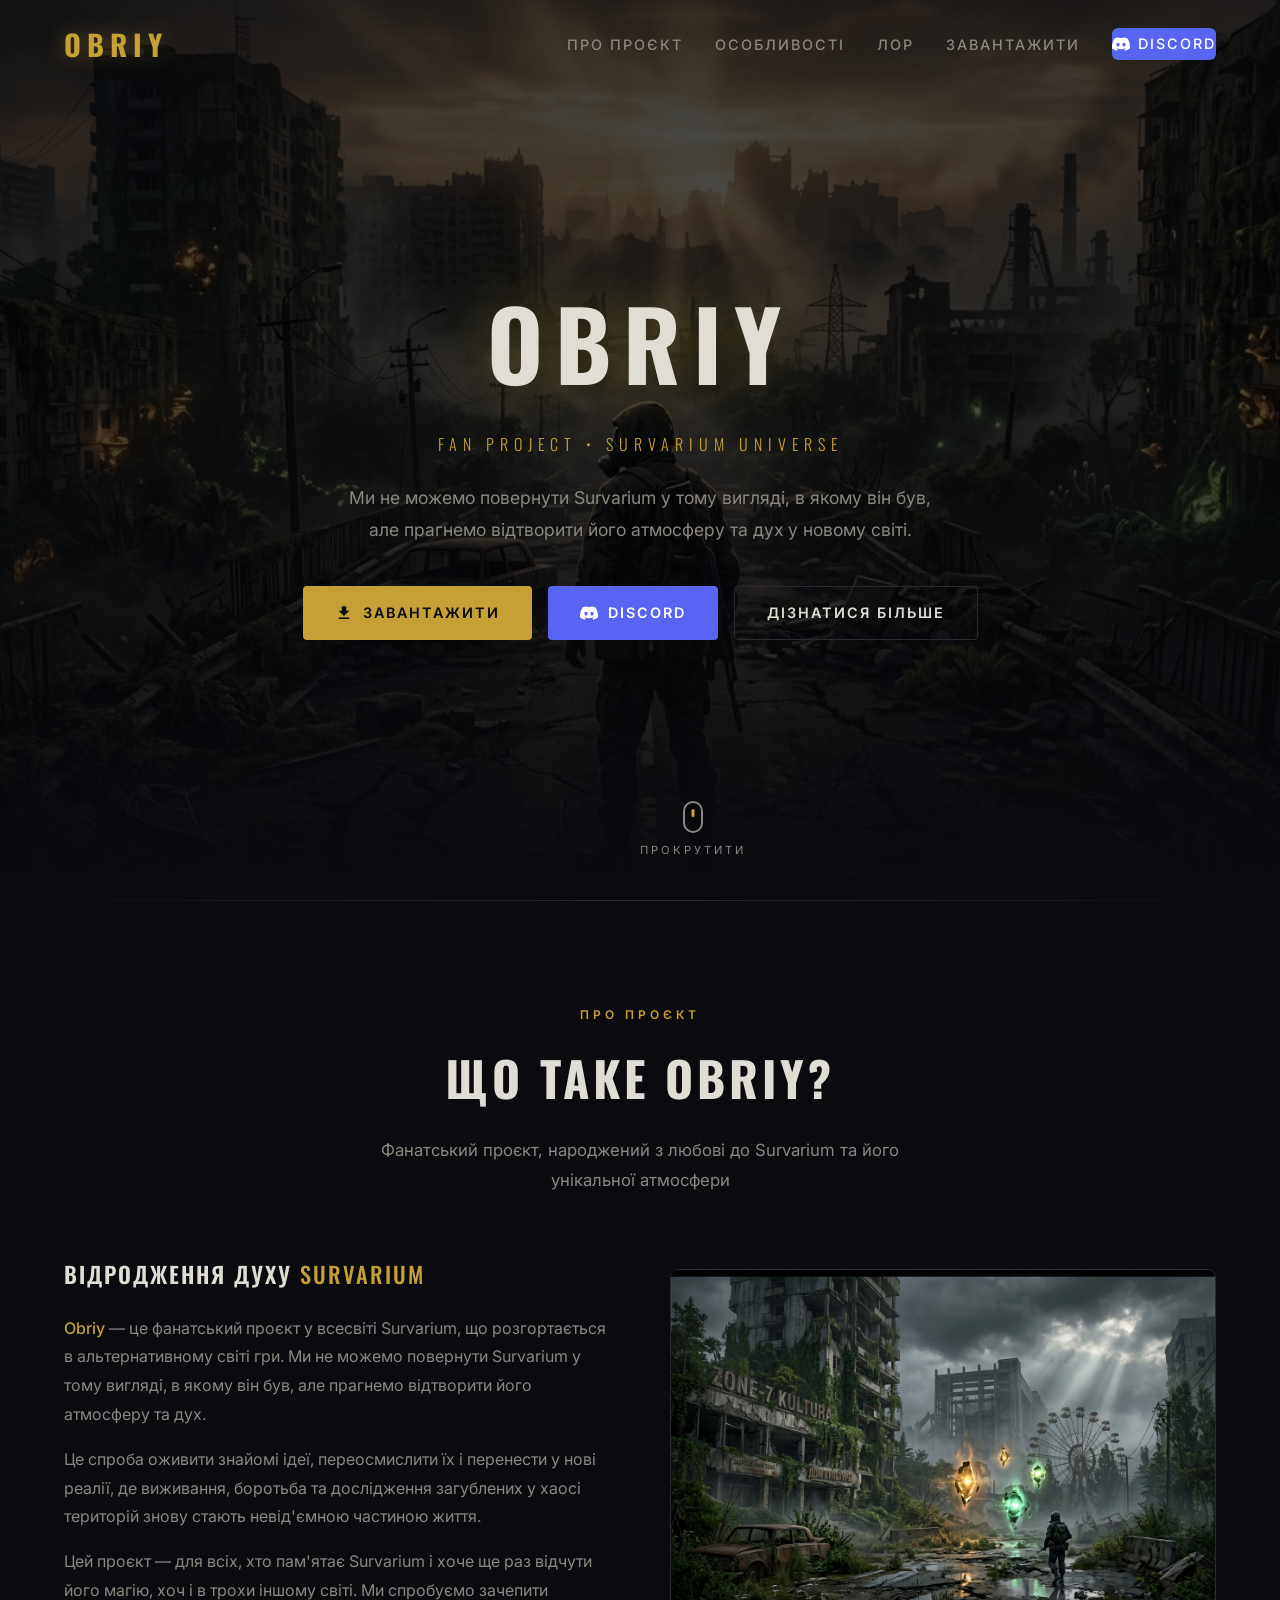
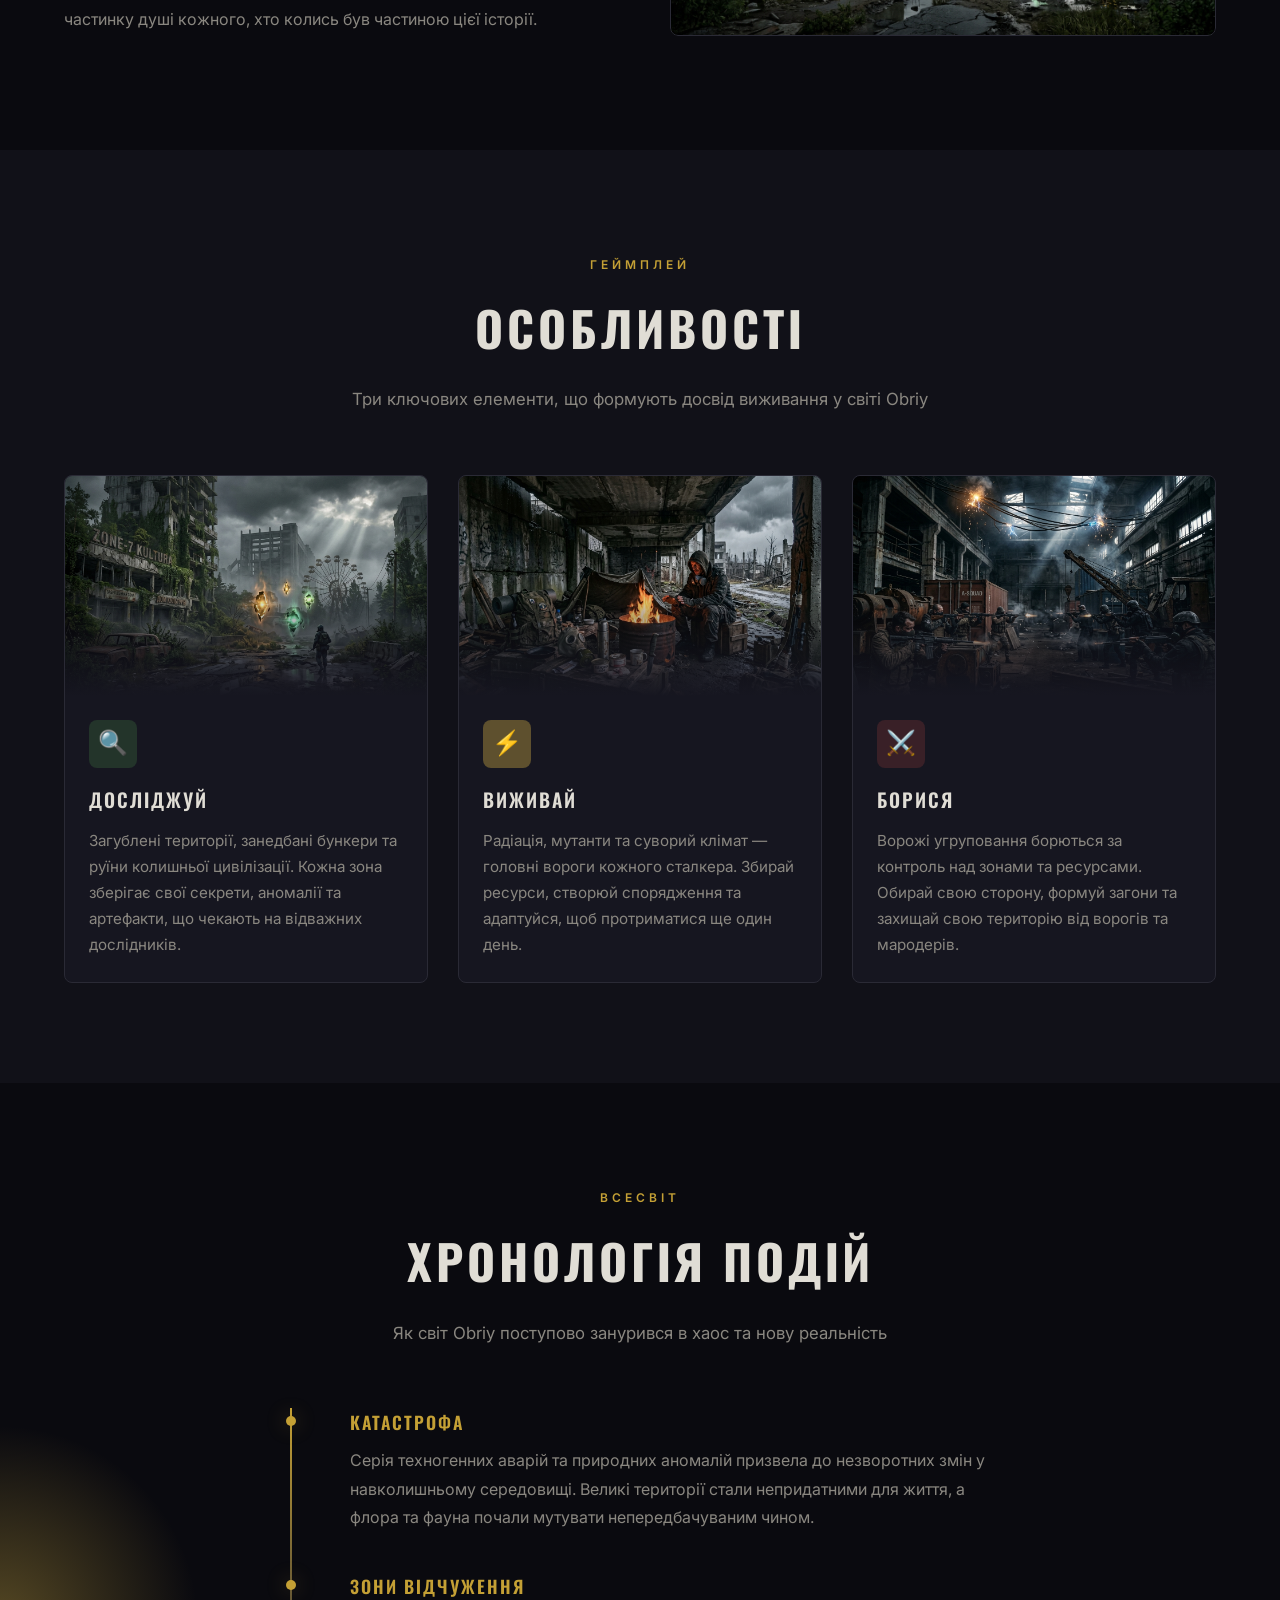
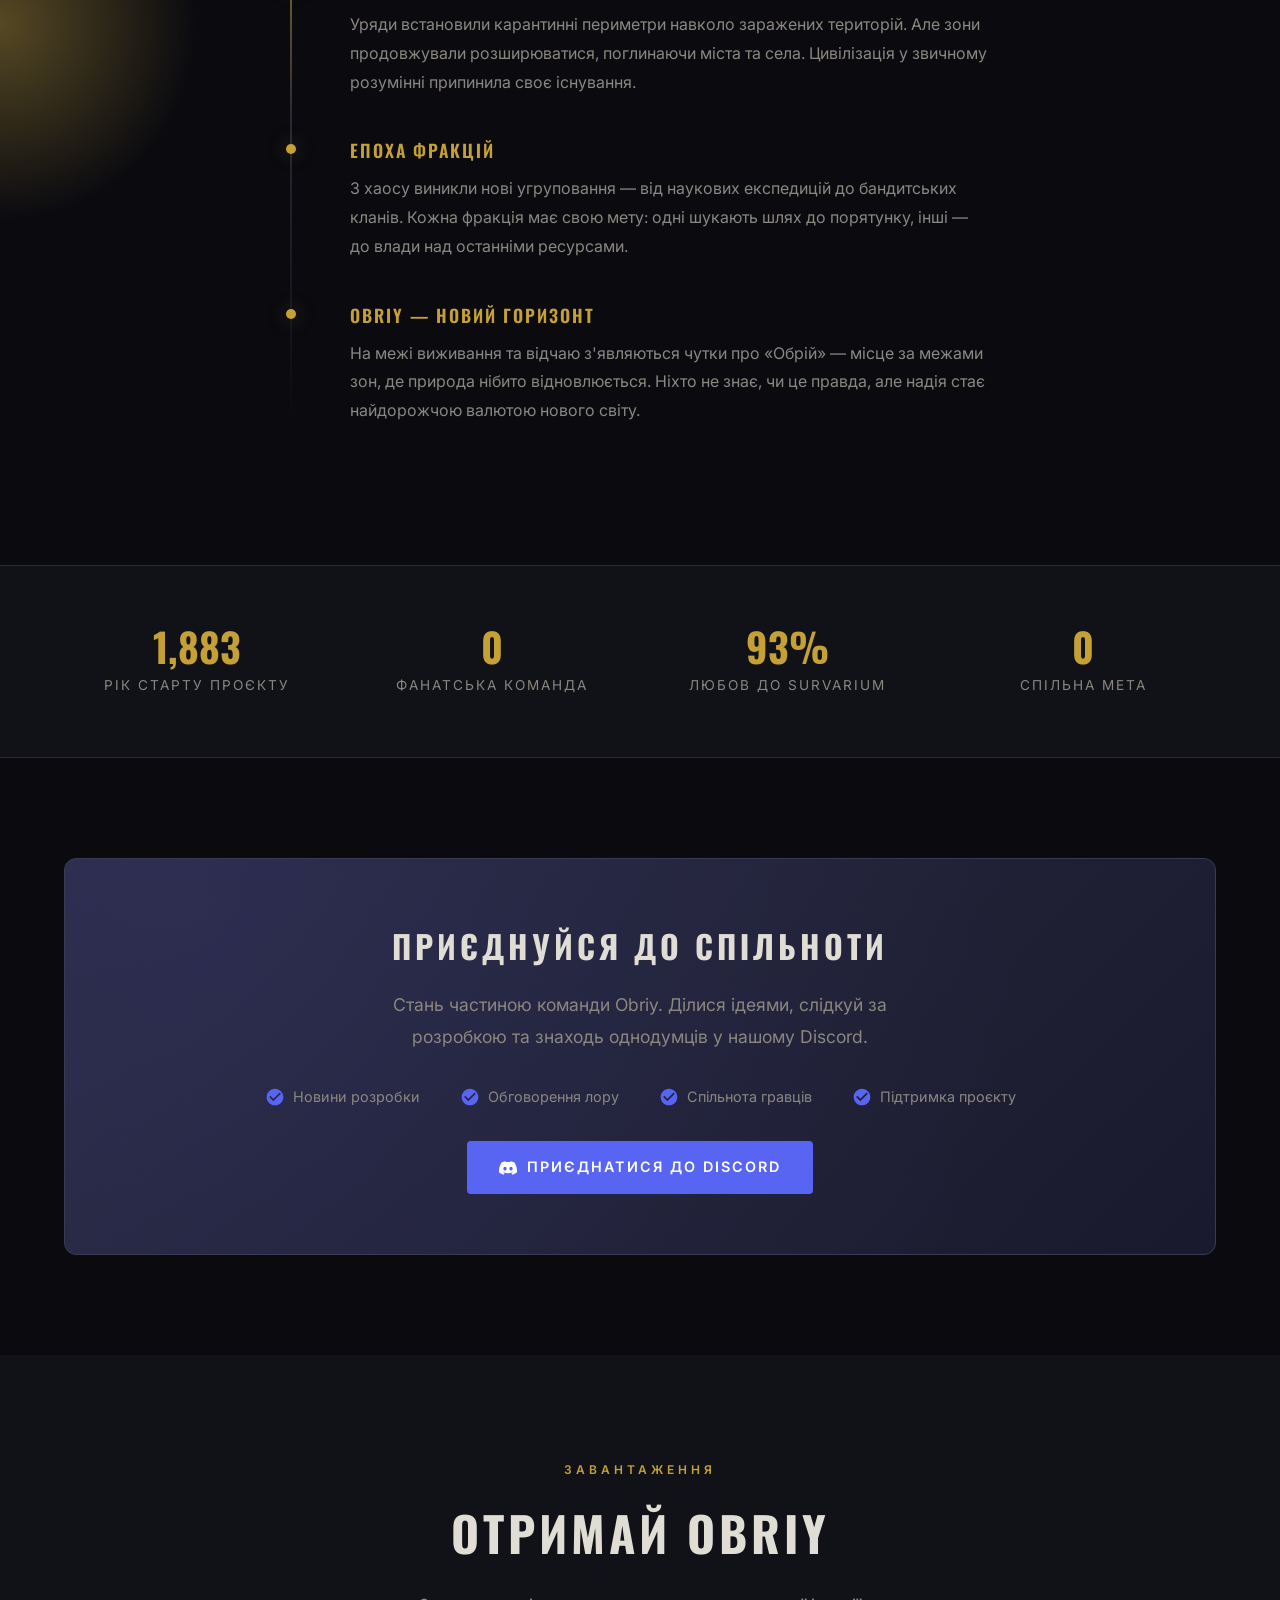
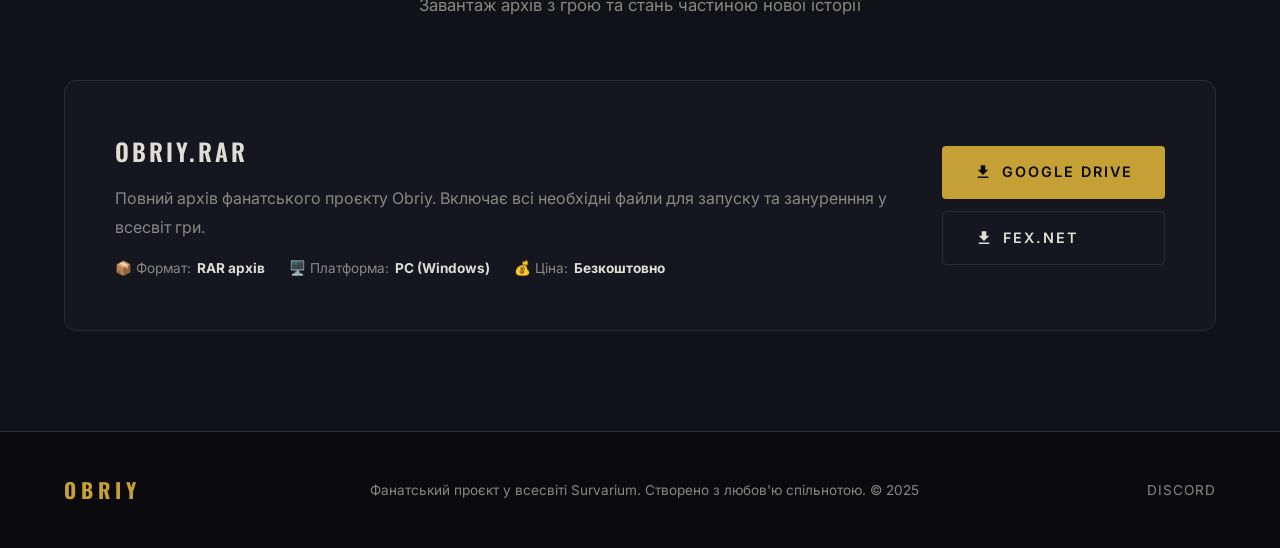
==== index.html @ 45ac9b08 "Тестовий. Сайт." ====
<!DOCTYPE html>
<html lang="uk">
<head>
  <meta charset="UTF-8">
  <meta name="viewport" content="width=device-width, initial-scale=1.0">
  <title>OBRIY — Фанатський проєкт у всесвіті Survarium</title>
  <meta name="description" content="Obriy — фанатський проєкт у всесвіті Survarium. Досліджуй зони, виживай та борися за ресурси в альтернативному світі гри.">
  <meta name="keywords" content="Obriy, Обрій, Survarium, fan project, survival, post-apocalyptic, game">

  <!-- Open Graph -->
  <meta property="og:title" content="OBRIY — Fan Project in Survarium Universe">
  <meta property="og:description" content="Obriy — фанатський проєкт у всесвіті Survarium, що розгортається в альтернативному світі гри.">
  <meta property="og:image" content="images/hero-bg.jpg">
  <meta property="og:type" content="website">

  <!-- Fonts -->
  <link rel="preconnect" href="https://fonts.googleapis.com">
  <link rel="preconnect" href="https://fonts.gstatic.com" crossorigin>
  <link href="https://fonts.googleapis.com/css2?family=Inter:wght@300;400;500;600;700&family=Oswald:wght@300;400;500;600;700&display=swap" rel="stylesheet">

  <!-- Favicon -->
  <link rel="icon" type="image/svg+xml" href="data:image/svg+xml,%3Csvg xmlns='http://www.w3.org/2000/svg' viewBox='0 0 100 100'%3E%3Ctext y='.9em' font-size='90'%3E🌄%3C/text%3E%3C/svg%3E">

  <!-- Styles -->
  <link rel="stylesheet" href="css/style.css">

  <style>
    body { overflow: hidden; }
  </style>
</head>
<body>

  <!-- ===== PRELOADER ===== -->
  <div id="preloader">
    <div class="preloader-inner">
      <div class="preloader-logo">OBRIY</div>
      <div class="preloader-bar">
        <div class="preloader-bar-fill"></div>
      </div>
    </div>
  </div>

  <!-- ===== NAVIGATION ===== -->
  <nav class="navbar" role="navigation" aria-label="Головна навігація">
    <div class="container">
      <a href="#" class="nav-logo">OBRIY</a>

      <ul class="nav-links">
        <li><a href="#about">Про проєкт</a></li>
        <li><a href="#features">Особливості</a></li>
        <li><a href="#lore">Лор</a></li>
        <li><a href="#download">Завантажити</a></li>
        <li>
          <a href="https://discord.gg/PwtxGY5gH5" target="_blank" rel="noopener" class="nav-discord">
            <svg viewBox="0 0 24 24" xmlns="http://www.w3.org/2000/svg">
              <path d="M20.317 4.37a19.791 19.791 0 0 0-4.885-1.515.074.074 0 0 0-.079.037c-.21.375-.444.864-.608 1.25a18.27 18.27 0 0 0-5.487 0 12.64 12.64 0 0 0-.617-1.25.077.077 0 0 0-.079-.037A19.736 19.736 0 0 0 3.677 4.37a.07.07 0 0 0-.032.027C.533 9.046-.32 13.58.099 18.057a.082.082 0 0 0 .031.057 19.9 19.9 0 0 0 5.993 3.03.078.078 0 0 0 .084-.028 14.09 14.09 0 0 0 1.226-1.994.076.076 0 0 0-.041-.106 13.107 13.107 0 0 1-1.872-.892.077.077 0 0 1-.008-.128 10.2 10.2 0 0 0 .372-.292.074.074 0 0 1 .077-.01c3.928 1.793 8.18 1.793 12.062 0a.074.074 0 0 1 .078.01c.12.098.246.198.373.292a.077.077 0 0 1-.006.127 12.299 12.299 0 0 1-1.873.892.077.077 0 0 0-.041.107c.36.698.772 1.362 1.225 1.993a.076.076 0 0 0 .084.028 19.839 19.839 0 0 0 6.002-3.03.077.077 0 0 0 .032-.054c.5-5.177-.838-9.674-3.549-13.66a.061.061 0 0 0-.031-.03zM8.02 15.33c-1.183 0-2.157-1.085-2.157-2.419 0-1.333.956-2.419 2.157-2.419 1.21 0 2.176 1.095 2.157 2.42 0 1.333-.956 2.418-2.157 2.418zm7.975 0c-1.183 0-2.157-1.085-2.157-2.419 0-1.333.956-2.419 2.157-2.419 1.21 0 2.176 1.095 2.157 2.42 0 1.333-.947 2.418-2.157 2.418z"/>
            </svg>
            Discord
          </a>
        </li>
      </ul>

      <div class="nav-toggle" aria-label="Відкрити меню">
        <span></span>
        <span></span>
        <span></span>
      </div>
    </div>
  </nav>

  <!-- ===== HERO ===== -->
  <section class="hero" id="hero">
    <div class="hero-bg"></div>
    <div class="hero-overlay"></div>

    <!-- Floating particles -->
    <div class="hero-particles">
      <div class="particle"></div>
      <div class="particle"></div>
      <div class="particle"></div>
      <div class="particle"></div>
      <div class="particle"></div>
      <div class="particle"></div>
      <div class="particle"></div>
      <div class="particle"></div>
    </div>

    <div class="hero-content">
      <h1 class="hero-title">OBRIY</h1>
      <p class="hero-subtitle">Fan Project • Survarium Universe</p>
      <p class="hero-description">
        Ми не можемо повернути Survarium у тому вигляді, в якому він був, 
        але прагнемо відтворити його атмосферу та дух у новому світі.
      </p>
      <div class="hero-actions">
        <a href="#download" class="btn btn-primary">
          <svg viewBox="0 0 24 24" xmlns="http://www.w3.org/2000/svg"><path d="M19 9h-4V3H9v6H5l7 7 7-7zM5 18v2h14v-2H5z"/></svg>
          Завантажити
        </a>
        <a href="https://discord.gg/PwtxGY5gH5" target="_blank" rel="noopener" class="btn btn-discord">
          <svg viewBox="0 0 24 24" xmlns="http://www.w3.org/2000/svg">
            <path d="M20.317 4.37a19.791 19.791 0 0 0-4.885-1.515.074.074 0 0 0-.079.037c-.21.375-.444.864-.608 1.25a18.27 18.27 0 0 0-5.487 0 12.64 12.64 0 0 0-.617-1.25.077.077 0 0 0-.079-.037A19.736 19.736 0 0 0 3.677 4.37a.07.07 0 0 0-.032.027C.533 9.046-.32 13.58.099 18.057a.082.082 0 0 0 .031.057 19.9 19.9 0 0 0 5.993 3.03.078.078 0 0 0 .084-.028 14.09 14.09 0 0 0 1.226-1.994.076.076 0 0 0-.041-.106 13.107 13.107 0 0 1-1.872-.892.077.077 0 0 1-.008-.128 10.2 10.2 0 0 0 .372-.292.074.074 0 0 1 .077-.01c3.928 1.793 8.18 1.793 12.062 0a.074.074 0 0 1 .078.01c.12.098.246.198.373.292a.077.077 0 0 1-.006.127 12.299 12.299 0 0 1-1.873.892.077.077 0 0 0-.041.107c.36.698.772 1.362 1.225 1.993a.076.076 0 0 0 .084.028 19.839 19.839 0 0 0 6.002-3.03.077.077 0 0 0 .032-.054c.5-5.177-.838-9.674-3.549-13.66a.061.061 0 0 0-.031-.03zM8.02 15.33c-1.183 0-2.157-1.085-2.157-2.419 0-1.333.956-2.419 2.157-2.419 1.21 0 2.176 1.095 2.157 2.42 0 1.333-.956 2.418-2.157 2.418zm7.975 0c-1.183 0-2.157-1.085-2.157-2.419 0-1.333.956-2.419 2.157-2.419 1.21 0 2.176 1.095 2.157 2.42 0 1.333-.947 2.418-2.157 2.418z"/>
          </svg>
          Discord
        </a>
        <a href="#about" class="btn btn-outline">Дізнатися більше</a>
      </div>
    </div>

    <div class="scroll-indicator">
      <div class="mouse"></div>
      <span>Прокрутити</span>
    </div>
  </section>

  <!-- ===== ABOUT ===== -->
  <section class="about section-padding" id="about">
    <div class="container">
      <div class="section-header reveal">
        <span class="section-tag">Про проєкт</span>
        <h2 class="section-title">Що таке Obriy?</h2>
        <p class="section-desc">
          Фанатський проєкт, народжений з любові до Survarium та його унікальної атмосфери
        </p>
      </div>

      <div class="about-grid">
        <div class="about-text reveal">
          <h3>Відродження духу <span class="highlight">Survarium</span></h3>
          <p>
            <span class="highlight">Obriy</span> — це фанатський проєкт у всесвіті Survarium, 
            що розгортається в альтернативному світі гри. Ми не можемо повернути Survarium 
            у тому вигляді, в якому він був, але прагнемо відтворити його атмосферу та дух.
          </p>
          <p>
            Це спроба оживити знайомі ідеї, переосмислити їх і перенести у нові реалії, 
            де виживання, боротьба та дослідження загублених у хаосі територій знову 
            стають невід'ємною частиною життя.
          </p>
          <p>
            Цей проєкт — для всіх, хто пам'ятає Survarium і хоче ще раз відчути його магію, 
            хоч і в трохи іншому світі. Ми спробуємо зачепити частинку душі кожного, 
            хто колись був частиною цієї історії.
          </p>
        </div>
        <div class="about-image reveal reveal-delay-2">
          <img src="images/feature-explore.jpg" alt="Таємничі території Obriy" loading="lazy">
        </div>
      </div>
    </div>
  </section>

  <!-- ===== FEATURES ===== -->
  <section class="features section-padding" id="features">
    <div class="container">
      <div class="section-header reveal">
        <span class="section-tag">Геймплей</span>
        <h2 class="section-title">Особливості</h2>
        <p class="section-desc">
          Три ключових елементи, що формують досвід виживання у світі Obriy
        </p>
      </div>

      <div class="features-grid">
        <!-- Feature 1: Explore -->
        <div class="feature-card reveal reveal-delay-1">
          <div class="feature-card-image">
            <img src="images/feature-explore.jpg" alt="Дослідження зон" loading="lazy">
          </div>
          <div class="feature-card-content">
            <div class="feature-icon explore">🔍</div>
            <h3>Досліджуй</h3>
            <p>
              Загублені території, занедбані бункери та руїни колишньої цивілізації. 
              Кожна зона зберігає свої секрети, аномалії та артефакти, 
              що чекають на відважних дослідників.
            </p>
          </div>
        </div>

        <!-- Feature 2: Survive -->
        <div class="feature-card reveal reveal-delay-2">
          <div class="feature-card-image">
            <img src="images/feature-survive.jpg" alt="Виживання" loading="lazy">
          </div>
          <div class="feature-card-content">
            <div class="feature-icon survive">⚡</div>
            <h3>Виживай</h3>
            <p>
              Радіація, мутанти та суворий клімат — головні вороги кожного сталкера. 
              Збирай ресурси, створюй спорядження та адаптуйся, 
              щоб протриматися ще один день.
            </p>
          </div>
        </div>

        <!-- Feature 3: Fight -->
        <div class="feature-card reveal reveal-delay-3">
          <div class="feature-card-image">
            <img src="images/feature-fight.jpg" alt="Боротьба" loading="lazy">
          </div>
          <div class="feature-card-content">
            <div class="feature-icon fight">⚔️</div>
            <h3>Борися</h3>
            <p>
              Ворожі угруповання борються за контроль над зонами та ресурсами. 
              Обирай свою сторону, формуй загони та захищай свою територію 
              від ворогів та мародерів.
            </p>
          </div>
        </div>
      </div>
    </div>
  </section>

  <!-- ===== LORE ===== -->
  <section class="lore section-padding" id="lore">
    <div class="container">
      <div class="lore-content">
        <div class="section-header reveal">
          <span class="section-tag">Всесвіт</span>
          <h2 class="section-title">Хронологія подій</h2>
          <p class="section-desc">
            Як світ Obriy поступово занурився в хаос та нову реальність
          </p>
        </div>

        <div class="lore-timeline">
          <div class="lore-item reveal">
            <h4>Катастрофа</h4>
            <p>
              Серія техногенних аварій та природних аномалій призвела до незворотних змін 
              у навколишньому середовищі. Великі території стали непридатними для життя, 
              а флора та фауна почали мутувати непередбачуваним чином.
            </p>
          </div>
          <div class="lore-item reveal reveal-delay-1">
            <h4>Зони відчуження</h4>
            <p>
              Уряди встановили карантинні периметри навколо заражених територій. 
              Але зони продовжували розширюватися, поглинаючи міста та села. 
              Цивілізація у звичному розумінні припинила своє існування.
            </p>
          </div>
          <div class="lore-item reveal reveal-delay-2">
            <h4>Епоха фракцій</h4>
            <p>
              З хаосу виникли нові угруповання — від наукових експедицій до бандитських кланів. 
              Кожна фракція має свою мету: одні шукають шлях до порятунку, 
              інші — до влади над останніми ресурсами.
            </p>
          </div>
          <div class="lore-item reveal reveal-delay-3">
            <h4>Obriy — Новий горизонт</h4>
            <p>
              На межі виживання та відчаю з'являються чутки про «Обрій» — місце за межами зон, 
              де природа нібито відновлюється. Ніхто не знає, чи це правда, але надія 
              стає найдорожчою валютою нового світу.
            </p>
          </div>
        </div>
      </div>
    </div>
  </section>

  <!-- ===== STATS ===== -->
  <section class="stats" id="stats">
    <div class="container">
      <div class="stats-grid">
        <div class="stat-item reveal">
          <div class="stat-number" data-target="2025" data-suffix="">0</div>
          <div class="stat-label">Рік старту проєкту</div>
        </div>
        <div class="stat-item reveal reveal-delay-1">
          <div class="stat-number" data-target="1" data-suffix="">0</div>
          <div class="stat-label">Фанатська команда</div>
        </div>
        <div class="stat-item reveal reveal-delay-2">
          <div class="stat-number" data-target="100" data-suffix="%">0</div>
          <div class="stat-label">Любов до Survarium</div>
        </div>
        <div class="stat-item reveal reveal-delay-3">
          <div class="stat-number" data-target="1" data-suffix="">0</div>
          <div class="stat-label">Спільна мета</div>
        </div>
      </div>
    </div>
  </section>

  <!-- ===== COMMUNITY / DISCORD ===== -->
  <section class="community section-padding" id="community">
    <div class="container">
      <div class="community-card reveal">
        <h2>Приєднуйся до спільноти</h2>
        <p>
          Стань частиною команди Obriy. Ділися ідеями, слідкуй за розробкою 
          та знаходь однодумців у нашому Discord.
        </p>

        <div class="discord-features">
          <div class="discord-feature">
            <svg viewBox="0 0 24 24" xmlns="http://www.w3.org/2000/svg">
              <path d="M12 2C6.48 2 2 6.48 2 12s4.48 10 10 10 10-4.48 10-10S17.52 2 12 2zm-2 15l-5-5 1.41-1.41L10 14.17l7.59-7.59L19 8l-9 9z"/>
            </svg>
            Новини розробки
          </div>
          <div class="discord-feature">
            <svg viewBox="0 0 24 24" xmlns="http://www.w3.org/2000/svg">
              <path d="M12 2C6.48 2 2 6.48 2 12s4.48 10 10 10 10-4.48 10-10S17.52 2 12 2zm-2 15l-5-5 1.41-1.41L10 14.17l7.59-7.59L19 8l-9 9z"/>
            </svg>
            Обговорення лору
          </div>
          <div class="discord-feature">
            <svg viewBox="0 0 24 24" xmlns="http://www.w3.org/2000/svg">
              <path d="M12 2C6.48 2 2 6.48 2 12s4.48 10 10 10 10-4.48 10-10S17.52 2 12 2zm-2 15l-5-5 1.41-1.41L10 14.17l7.59-7.59L19 8l-9 9z"/>
            </svg>
            Спільнота гравців
          </div>
          <div class="discord-feature">
            <svg viewBox="0 0 24 24" xmlns="http://www.w3.org/2000/svg">
              <path d="M12 2C6.48 2 2 6.48 2 12s4.48 10 10 10 10-4.48 10-10S17.52 2 12 2zm-2 15l-5-5 1.41-1.41L10 14.17l7.59-7.59L19 8l-9 9z"/>
            </svg>
            Підтримка проєкту
          </div>
        </div>

        <a href="https://discord.gg/PwtxGY5gH5" target="_blank" rel="noopener" class="btn btn-discord">
          <svg viewBox="0 0 24 24" xmlns="http://www.w3.org/2000/svg">
            <path d="M20.317 4.37a19.791 19.791 0 0 0-4.885-1.515.074.074 0 0 0-.079.037c-.21.375-.444.864-.608 1.25a18.27 18.27 0 0 0-5.487 0 12.64 12.64 0 0 0-.617-1.25.077.077 0 0 0-.079-.037A19.736 19.736 0 0 0 3.677 4.37a.07.07 0 0 0-.032.027C.533 9.046-.32 13.58.099 18.057a.082.082 0 0 0 .031.057 19.9 19.9 0 0 0 5.993 3.03.078.078 0 0 0 .084-.028 14.09 14.09 0 0 0 1.226-1.994.076.076 0 0 0-.041-.106 13.107 13.107 0 0 1-1.872-.892.077.077 0 0 1-.008-.128 10.2 10.2 0 0 0 .372-.292.074.074 0 0 1 .077-.01c3.928 1.793 8.18 1.793 12.062 0a.074.074 0 0 1 .078.01c.12.098.246.198.373.292a.077.077 0 0 1-.006.127 12.299 12.299 0 0 1-1.873.892.077.077 0 0 0-.041.107c.36.698.772 1.362 1.225 1.993a.076.076 0 0 0 .084.028 19.839 19.839 0 0 0 6.002-3.03.077.077 0 0 0 .032-.054c.5-5.177-.838-9.674-3.549-13.66a.061.061 0 0 0-.031-.03zM8.02 15.33c-1.183 0-2.157-1.085-2.157-2.419 0-1.333.956-2.419 2.157-2.419 1.21 0 2.176 1.095 2.157 2.42 0 1.333-.956 2.418-2.157 2.418zm7.975 0c-1.183 0-2.157-1.085-2.157-2.419 0-1.333.956-2.419 2.157-2.419 1.21 0 2.176 1.095 2.157 2.42 0 1.333-.947 2.418-2.157 2.418z"/>
          </svg>
          Приєднатися до Discord
        </a>
      </div>
    </div>
  </section>

  <!-- ===== DOWNLOAD ===== -->
  <section class="download section-padding" id="download">
    <div class="container">
      <div class="section-header reveal">
        <span class="section-tag">Завантаження</span>
        <h2 class="section-title">Отримай Obriy</h2>
        <p class="section-desc">
          Завантаж архів з грою та стань частиною нової історії
        </p>
      </div>

      <div class="download-card reveal">
        <div class="download-info">
          <h3>OBRIY.rar</h3>
          <p>
            Повний архів фанатського проєкту Obriy. Включає всі необхідні файли 
            для запуску та зануренння у всесвіт гри.
          </p>
          <div class="download-meta">
            <span>📦 Формат: <strong>RAR архів</strong></span>
            <span>🖥️ Платформа: <strong>PC (Windows)</strong></span>
            <span>💰 Ціна: <strong>Безкоштовно</strong></span>
          </div>
        </div>
        <div class="download-actions">
          <a href="https://drive.google.com/file/d/1UTmRkOX2iZ-ACycBd8rD-JXq78KioS4t/view?usp=drive_link" target="_blank" rel="noopener" class="btn btn-primary">
            <svg viewBox="0 0 24 24" xmlns="http://www.w3.org/2000/svg"><path d="M19 9h-4V3H9v6H5l7 7 7-7zM5 18v2h14v-2H5z"/></svg>
            Google Drive
          </a>
          <a href="https://fex.net/uk/s/rybddrk" target="_blank" rel="noopener" class="btn btn-outline">
            <svg viewBox="0 0 24 24" xmlns="http://www.w3.org/2000/svg"><path d="M19 9h-4V3H9v6H5l7 7 7-7zM5 18v2h14v-2H5z"/></svg>
            FEX.NET
          </a>
        </div>
      </div>
    </div>
  </section>

  <!-- ===== FOOTER ===== -->
  <footer class="footer">
    <div class="container">
      <div class="footer-content">
        <div class="footer-logo">OBRIY</div>
        <div class="footer-text">
          Фанатський проєкт у всесвіті 
          <a href="https://survarium.com" target="_blank" rel="noopener">Survarium</a>. 
          Створено з любов'ю спільнотою. &copy; 2025
        </div>
        <div class="footer-links">
          <a href="https://discord.gg/PwtxGY5gH5" target="_blank" rel="noopener">Discord</a>
        </div>
      </div>
    </div>
  </footer>

  <!-- Scripts -->
  <script src="js/main.js"></script>
</body>
</html>
---- css/style.css ----
/* =========================================
   OBRIY — Game Website Stylesheet
   Post-apocalyptic dark theme
   ========================================= */

/* --- CSS Variables & Reset --- */
:root {
  --color-bg: #0a0a0f;
  --color-bg-alt: #111118;
  --color-bg-card: #161620;
  --color-text: #e0ddd5;
  --color-text-muted: #8a8780;
  --color-accent: #c4a035;
  --color-accent-glow: #d4b04560;
  --color-accent-dark: #8a7025;
  --color-danger: #8b3a3a;
  --color-green: #3a6b3a;
  --color-green-glow: #4a8b4a40;
  --color-border: #2a2a35;
  --font-heading: 'Oswald', sans-serif;
  --font-body: 'Inter', sans-serif;
  --transition-fast: 0.2s ease;
  --transition-medium: 0.4s ease;
  --transition-slow: 0.8s ease;
}

*, *::before, *::after {
  margin: 0;
  padding: 0;
  box-sizing: border-box;
}

html {
  scroll-behavior: smooth;
  font-size: 16px;
}

body {
  font-family: var(--font-body);
  background-color: var(--color-bg);
  color: var(--color-text);
  line-height: 1.7;
  overflow-x: hidden;
  -webkit-font-smoothing: antialiased;
  -moz-osx-font-smoothing: grayscale;
}

a {
  color: var(--color-accent);
  text-decoration: none;
  transition: color var(--transition-fast);
}

a:hover {
  color: #e0c050;
}

img {
  max-width: 100%;
  height: auto;
  display: block;
}

/* --- Utility --- */
.container {
  max-width: 1200px;
  margin: 0 auto;
  padding: 0 24px;
}

.section-padding {
  padding: 100px 0;
}

.text-center {
  text-align: center;
}

.text-accent {
  color: var(--color-accent);
}

.text-muted {
  color: var(--color-text-muted);
}

/* --- Preloader --- */
#preloader {
  position: fixed;
  top: 0;
  left: 0;
  width: 100%;
  height: 100%;
  background: var(--color-bg);
  display: flex;
  align-items: center;
  justify-content: center;
  z-index: 10000;
  transition: opacity 0.6s ease, visibility 0.6s ease;
}

#preloader.hidden {
  opacity: 0;
  visibility: hidden;
}

.preloader-inner {
  text-align: center;
}

.preloader-logo {
  font-family: var(--font-heading);
  font-size: 3rem;
  font-weight: 700;
  letter-spacing: 8px;
  color: var(--color-accent);
  text-shadow: 0 0 30px var(--color-accent-glow);
  animation: pulse-glow 2s ease-in-out infinite;
}

.preloader-bar {
  width: 200px;
  height: 2px;
  background: var(--color-border);
  margin: 20px auto 0;
  border-radius: 2px;
  overflow: hidden;
}

.preloader-bar-fill {
  width: 0%;
  height: 100%;
  background: var(--color-accent);
  animation: loading-bar 2s ease-in-out forwards;
}

@keyframes loading-bar {
  0% { width: 0%; }
  50% { width: 70%; }
  100% { width: 100%; }
}

@keyframes pulse-glow {
  0%, 100% { text-shadow: 0 0 20px var(--color-accent-glow); }
  50% { text-shadow: 0 0 40px var(--color-accent-glow), 0 0 80px var(--color-accent-glow); }
}

/* --- Navigation --- */
.navbar {
  position: fixed;
  top: 0;
  left: 0;
  width: 100%;
  padding: 20px 0;
  z-index: 1000;
  transition: all var(--transition-medium);
  background: transparent;
}

.navbar.scrolled {
  background: rgba(10, 10, 15, 0.95);
  backdrop-filter: blur(20px);
  -webkit-backdrop-filter: blur(20px);
  padding: 12px 0;
  border-bottom: 1px solid var(--color-border);
}

.navbar .container {
  display: flex;
  align-items: center;
  justify-content: space-between;
}

.nav-logo {
  font-family: var(--font-heading);
  font-size: 1.8rem;
  font-weight: 700;
  letter-spacing: 6px;
  color: var(--color-accent);
  text-shadow: 0 0 20px var(--color-accent-glow);
}

.nav-links {
  display: flex;
  list-style: none;
  gap: 32px;
  align-items: center;
}

.nav-links a {
  color: var(--color-text-muted);
  font-size: 0.9rem;
  text-transform: uppercase;
  letter-spacing: 2px;
  font-weight: 500;
  position: relative;
  padding: 4px 0;
}

.nav-links a::after {
  content: '';
  position: absolute;
  bottom: 0;
  left: 0;
  width: 0;
  height: 1px;
  background: var(--color-accent);
  transition: width var(--transition-medium);
}

.nav-links a:hover {
  color: var(--color-text);
}

.nav-links a:hover::after {
  width: 100%;
}

.nav-discord {
  display: inline-flex;
  align-items: center;
  gap: 8px;
  background: #5865F2;
  color: #fff !important;
  padding: 8px 20px;
  border-radius: 6px;
  font-size: 0.85rem;
  font-weight: 600;
  letter-spacing: 1px;
  transition: all var(--transition-fast);
}

.nav-discord:hover {
  background: #4752c4;
  color: #fff !important;
  transform: translateY(-2px);
  box-shadow: 0 4px 20px rgba(88, 101, 242, 0.3);
}

.nav-discord svg {
  width: 18px;
  height: 18px;
  fill: currentColor;
}

/* Mobile menu toggle */
.nav-toggle {
  display: none;
  flex-direction: column;
  gap: 5px;
  cursor: pointer;
  padding: 5px;
}

.nav-toggle span {
  width: 24px;
  height: 2px;
  background: var(--color-text);
  transition: all var(--transition-fast);
}

.nav-toggle.active span:nth-child(1) {
  transform: rotate(45deg) translate(5px, 5px);
}

.nav-toggle.active span:nth-child(2) {
  opacity: 0;
}

.nav-toggle.active span:nth-child(3) {
  transform: rotate(-45deg) translate(5px, -5px);
}

/* --- Hero Section --- */
.hero {
  position: relative;
  height: 100vh;
  min-height: 700px;
  display: flex;
  align-items: center;
  justify-content: center;
  overflow: hidden;
}

.hero-bg {
  position: absolute;
  top: 0;
  left: 0;
  width: 100%;
  height: 100%;
  background-image: url('../images/hero-bg.jpg');
  background-size: cover;
  background-position: center;
  background-repeat: no-repeat;
  filter: brightness(0.4) saturate(0.7);
  transform: scale(1.05);
  transition: transform 10s ease;
}

.hero:hover .hero-bg {
  transform: scale(1.0);
}

.hero-overlay {
  position: absolute;
  top: 0;
  left: 0;
  width: 100%;
  height: 100%;
  background: linear-gradient(
    180deg,
    rgba(10, 10, 15, 0.4) 0%,
    rgba(10, 10, 15, 0.2) 40%,
    rgba(10, 10, 15, 0.6) 80%,
    rgba(10, 10, 15, 1) 100%
  );
}

.hero-particles {
  position: absolute;
  top: 0;
  left: 0;
  width: 100%;
  height: 100%;
  pointer-events: none;
}

.particle {
  position: absolute;
  width: 2px;
  height: 2px;
  background: var(--color-accent);
  border-radius: 50%;
  opacity: 0;
  animation: float-particle 8s ease-in-out infinite;
}

.particle:nth-child(1) { left: 10%; top: 20%; animation-delay: 0s; }
.particle:nth-child(2) { left: 25%; top: 60%; animation-delay: 1s; }
.particle:nth-child(3) { left: 45%; top: 30%; animation-delay: 2s; }
.particle:nth-child(4) { left: 60%; top: 70%; animation-delay: 3s; }
.particle:nth-child(5) { left: 75%; top: 40%; animation-delay: 4s; }
.particle:nth-child(6) { left: 85%; top: 80%; animation-delay: 5s; }
.particle:nth-child(7) { left: 35%; top: 50%; animation-delay: 6s; }
.particle:nth-child(8) { left: 90%; top: 15%; animation-delay: 7s; }

@keyframes float-particle {
  0% { transform: translateY(0) scale(1); opacity: 0; }
  20% { opacity: 0.6; }
  50% { transform: translateY(-80px) scale(1.5); opacity: 0.3; }
  100% { transform: translateY(-160px) scale(0.5); opacity: 0; }
}

.hero-content {
  position: relative;
  z-index: 2;
  text-align: center;
  max-width: 800px;
  padding: 0 24px;
}

.hero-logo {
  max-width: 500px;
  margin: 0 auto 24px;
}

.hero-title {
  font-family: var(--font-heading);
  font-size: clamp(3rem, 8vw, 6rem);
  font-weight: 700;
  letter-spacing: 12px;
  text-transform: uppercase;
  color: var(--color-text);
  text-shadow: 0 0 60px var(--color-accent-glow);
  margin-bottom: 8px;
  opacity: 0;
  animation: fade-in-up 1s ease 0.5s forwards;
}

.hero-subtitle {
  font-family: var(--font-heading);
  font-size: 1rem;
  font-weight: 300;
  letter-spacing: 6px;
  text-transform: uppercase;
  color: var(--color-accent);
  margin-bottom: 24px;
  opacity: 0;
  animation: fade-in-up 1s ease 0.8s forwards;
}

.hero-description {
  font-size: 1.1rem;
  color: var(--color-text-muted);
  max-width: 600px;
  margin: 0 auto 40px;
  line-height: 1.8;
  opacity: 0;
  animation: fade-in-up 1s ease 1.1s forwards;
}

.hero-actions {
  display: flex;
  gap: 16px;
  justify-content: center;
  flex-wrap: wrap;
  opacity: 0;
  animation: fade-in-up 1s ease 1.4s forwards;
}

@keyframes fade-in-up {
  from { opacity: 0; transform: translateY(30px); }
  to { opacity: 1; transform: translateY(0); }
}

/* --- Buttons --- */
.btn {
  display: inline-flex;
  align-items: center;
  gap: 10px;
  padding: 14px 32px;
  font-family: var(--font-body);
  font-size: 0.9rem;
  font-weight: 600;
  letter-spacing: 2px;
  text-transform: uppercase;
  border: none;
  cursor: pointer;
  border-radius: 4px;
  transition: all var(--transition-fast);
  position: relative;
  overflow: hidden;
}

.btn-primary {
  background: var(--color-accent);
  color: var(--color-bg);
}

.btn-primary:hover {
  background: #d4b045;
  color: var(--color-bg);
  transform: translateY(-2px);
  box-shadow: 0 8px 30px var(--color-accent-glow);
}

.btn-outline {
  background: transparent;
  color: var(--color-text);
  border: 1px solid var(--color-border);
}

.btn-outline:hover {
  border-color: var(--color-accent);
  color: var(--color-accent);
  transform: translateY(-2px);
}

.btn-discord {
  background: #5865F2;
  color: #fff;
}

.btn-discord:hover {
  background: #4752c4;
  color: #fff;
  transform: translateY(-2px);
  box-shadow: 0 8px 30px rgba(88, 101, 242, 0.3);
}

.btn svg {
  width: 18px;
  height: 18px;
  fill: currentColor;
}

/* --- Scroll indicator --- */
.scroll-indicator {
  position: absolute;
  bottom: 40px;
  left: 50%;
  transform: translateX(-50%);
  z-index: 2;
  display: flex;
  flex-direction: column;
  align-items: center;
  gap: 8px;
  opacity: 0;
  animation: fade-in-up 1s ease 1.8s forwards;
}

.scroll-indicator span {
  font-size: 0.7rem;
  letter-spacing: 3px;
  text-transform: uppercase;
  color: var(--color-text-muted);
}

.scroll-indicator .mouse {
  width: 20px;
  height: 32px;
  border: 2px solid var(--color-text-muted);
  border-radius: 10px;
  position: relative;
}

.scroll-indicator .mouse::after {
  content: '';
  width: 3px;
  height: 8px;
  background: var(--color-accent);
  border-radius: 2px;
  position: absolute;
  top: 6px;
  left: 50%;
  transform: translateX(-50%);
  animation: scroll-anim 2s ease-in-out infinite;
}

@keyframes scroll-anim {
  0% { top: 6px; opacity: 1; }
  100% { top: 18px; opacity: 0; }
}

/* --- Section Headers --- */
.section-header {
  text-align: center;
  margin-bottom: 60px;
}

.section-tag {
  font-size: 0.75rem;
  font-weight: 600;
  letter-spacing: 4px;
  text-transform: uppercase;
  color: var(--color-accent);
  margin-bottom: 12px;
  display: inline-block;
}

.section-title {
  font-family: var(--font-heading);
  font-size: clamp(2rem, 4vw, 3rem);
  font-weight: 700;
  letter-spacing: 4px;
  text-transform: uppercase;
  color: var(--color-text);
  margin-bottom: 16px;
}

.section-desc {
  font-size: 1.05rem;
  color: var(--color-text-muted);
  max-width: 600px;
  margin: 0 auto;
  line-height: 1.8;
}

/* --- About Section --- */
.about {
  background: var(--color-bg);
  position: relative;
}

.about::before {
  content: '';
  position: absolute;
  top: 0;
  left: 0;
  width: 100%;
  height: 1px;
  background: linear-gradient(90deg, transparent, var(--color-border), transparent);
}

.about-grid {
  display: grid;
  grid-template-columns: 1fr 1fr;
  gap: 60px;
  align-items: center;
}

.about-text h3 {
  font-family: var(--font-heading);
  font-size: 1.4rem;
  font-weight: 600;
  letter-spacing: 2px;
  text-transform: uppercase;
  color: var(--color-text);
  margin-bottom: 20px;
}

.about-text p {
  color: var(--color-text-muted);
  margin-bottom: 16px;
  line-height: 1.8;
}

.about-text .highlight {
  color: var(--color-accent);
  font-weight: 500;
}

.about-image {
  position: relative;
  border-radius: 8px;
  overflow: hidden;
}

.about-image img {
  width: 100%;
  border-radius: 8px;
  transition: transform var(--transition-slow);
}

.about-image:hover img {
  transform: scale(1.03);
}

.about-image::after {
  content: '';
  position: absolute;
  top: 0;
  left: 0;
  width: 100%;
  height: 100%;
  border: 1px solid var(--color-border);
  border-radius: 8px;
  pointer-events: none;
}

/* --- Features Section --- */
.features {
  background: var(--color-bg-alt);
  position: relative;
}

.features-grid {
  display: grid;
  grid-template-columns: repeat(3, 1fr);
  gap: 30px;
}

.feature-card {
  background: var(--color-bg-card);
  border: 1px solid var(--color-border);
  border-radius: 8px;
  overflow: hidden;
  transition: all var(--transition-medium);
  position: relative;
}

.feature-card:hover {
  transform: translateY(-8px);
  border-color: var(--color-accent-dark);
  box-shadow: 0 20px 60px rgba(0, 0, 0, 0.4);
}

.feature-card-image {
  width: 100%;
  height: 220px;
  overflow: hidden;
  position: relative;
}

.feature-card-image img {
  width: 100%;
  height: 100%;
  object-fit: cover;
  transition: transform var(--transition-slow);
}

.feature-card:hover .feature-card-image img {
  transform: scale(1.1);
}

.feature-card-image::after {
  content: '';
  position: absolute;
  bottom: 0;
  left: 0;
  width: 100%;
  height: 50%;
  background: linear-gradient(transparent, var(--color-bg-card));
}

.feature-card-content {
  padding: 24px;
}

.feature-icon {
  width: 48px;
  height: 48px;
  border-radius: 8px;
  display: flex;
  align-items: center;
  justify-content: center;
  margin-bottom: 16px;
  font-size: 1.5rem;
}

.feature-icon.explore {
  background: var(--color-green-glow);
  color: #6aaa6a;
}

.feature-icon.survive {
  background: var(--color-accent-glow);
  color: var(--color-accent);
}

.feature-icon.fight {
  background: rgba(139, 58, 58, 0.3);
  color: #c06060;
}

.feature-card h3 {
  font-family: var(--font-heading);
  font-size: 1.2rem;
  font-weight: 600;
  letter-spacing: 2px;
  text-transform: uppercase;
  color: var(--color-text);
  margin-bottom: 12px;
}

.feature-card p {
  color: var(--color-text-muted);
  font-size: 0.95rem;
  line-height: 1.7;
}

/* --- Lore Section --- */
.lore {
  background: var(--color-bg);
  position: relative;
  overflow: hidden;
}

.lore::before {
  content: '';
  position: absolute;
  top: 50%;
  left: -200px;
  width: 400px;
  height: 400px;
  background: radial-gradient(circle, var(--color-accent-glow) 0%, transparent 70%);
  transform: translateY(-50%);
  pointer-events: none;
}

.lore-content {
  position: relative;
  z-index: 1;
}

.lore-timeline {
  max-width: 700px;
  margin: 0 auto;
  position: relative;
  padding-left: 40px;
}

.lore-timeline::before {
  content: '';
  position: absolute;
  left: 0;
  top: 0;
  width: 2px;
  height: 100%;
  background: linear-gradient(180deg, var(--color-accent), var(--color-border), transparent);
}

.lore-item {
  position: relative;
  margin-bottom: 40px;
  padding-left: 20px;
}

.lore-item::before {
  content: '';
  position: absolute;
  left: -44px;
  top: 8px;
  width: 10px;
  height: 10px;
  background: var(--color-accent);
  border-radius: 50%;
  box-shadow: 0 0 20px var(--color-accent-glow);
}

.lore-item h4 {
  font-family: var(--font-heading);
  font-size: 1.1rem;
  font-weight: 600;
  letter-spacing: 2px;
  text-transform: uppercase;
  color: var(--color-accent);
  margin-bottom: 8px;
}

.lore-item p {
  color: var(--color-text-muted);
  line-height: 1.8;
}

/* --- Stats Section --- */
.stats {
  background: var(--color-bg-alt);
  padding: 60px 0;
  border-top: 1px solid var(--color-border);
  border-bottom: 1px solid var(--color-border);
}

.stats-grid {
  display: grid;
  grid-template-columns: repeat(4, 1fr);
  gap: 30px;
}

.stat-item {
  text-align: center;
}

.stat-number {
  font-family: var(--font-heading);
  font-size: 2.5rem;
  font-weight: 700;
  color: var(--color-accent);
  line-height: 1;
  margin-bottom: 8px;
}

.stat-label {
  font-size: 0.85rem;
  letter-spacing: 2px;
  text-transform: uppercase;
  color: var(--color-text-muted);
}

/* --- Community / Discord Section --- */
.community {
  background: var(--color-bg);
  position: relative;
}

.community-card {
  background: linear-gradient(135deg, #2a2a40, #1a1a2e);
  border: 1px solid #3a3a55;
  border-radius: 12px;
  padding: 60px;
  text-align: center;
  position: relative;
  overflow: hidden;
}

.community-card::before {
  content: '';
  position: absolute;
  top: -50%;
  left: -50%;
  width: 200%;
  height: 200%;
  background: radial-gradient(circle at 30% 30%, rgba(88, 101, 242, 0.1) 0%, transparent 50%);
  pointer-events: none;
}

.community-card h2 {
  font-family: var(--font-heading);
  font-size: 2rem;
  font-weight: 700;
  letter-spacing: 4px;
  text-transform: uppercase;
  color: var(--color-text);
  margin-bottom: 16px;
  position: relative;
}

.community-card p {
  color: var(--color-text-muted);
  font-size: 1.1rem;
  max-width: 500px;
  margin: 0 auto 32px;
  line-height: 1.8;
  position: relative;
}

.discord-features {
  display: flex;
  gap: 40px;
  justify-content: center;
  margin-bottom: 32px;
  flex-wrap: wrap;
  position: relative;
}

.discord-feature {
  display: flex;
  align-items: center;
  gap: 8px;
  color: var(--color-text-muted);
  font-size: 0.9rem;
}

.discord-feature svg {
  width: 20px;
  height: 20px;
  fill: #5865F2;
}

/* --- Download Section --- */
.download {
  background: var(--color-bg-alt);
  position: relative;
}

.download-card {
  background: var(--color-bg-card);
  border: 1px solid var(--color-border);
  border-radius: 12px;
  padding: 50px;
  display: grid;
  grid-template-columns: 1fr auto;
  gap: 40px;
  align-items: center;
}

.download-info h3 {
  font-family: var(--font-heading);
  font-size: 1.5rem;
  font-weight: 600;
  letter-spacing: 3px;
  text-transform: uppercase;
  color: var(--color-text);
  margin-bottom: 12px;
}

.download-info p {
  color: var(--color-text-muted);
  line-height: 1.8;
  margin-bottom: 16px;
}

.download-meta {
  display: flex;
  gap: 24px;
  flex-wrap: wrap;
}

.download-meta span {
  font-size: 0.85rem;
  color: var(--color-text-muted);
  display: flex;
  align-items: center;
  gap: 6px;
}

.download-meta span strong {
  color: var(--color-text);
}

.download-actions {
  display: flex;
  flex-direction: column;
  gap: 12px;
}

/* --- Footer --- */
.footer {
  background: var(--color-bg);
  border-top: 1px solid var(--color-border);
  padding: 40px 0;
}

.footer-content {
  display: flex;
  align-items: center;
  justify-content: space-between;
  flex-wrap: wrap;
  gap: 20px;
}

.footer-logo {
  font-family: var(--font-heading);
  font-size: 1.3rem;
  font-weight: 700;
  letter-spacing: 5px;
  color: var(--color-accent);
}

.footer-text {
  color: var(--color-text-muted);
  font-size: 0.85rem;
}

.footer-text a {
  color: var(--color-text-muted);
}

.footer-text a:hover {
  color: var(--color-accent);
}

.footer-links {
  display: flex;
  gap: 24px;
}

.footer-links a {
  color: var(--color-text-muted);
  font-size: 0.85rem;
  letter-spacing: 1px;
  text-transform: uppercase;
}

.footer-links a:hover {
  color: var(--color-accent);
}

/* --- Animations / Scroll Reveal --- */
.reveal {
  opacity: 0;
  transform: translateY(40px);
  transition: all 0.8s cubic-bezier(0.25, 0.46, 0.45, 0.94);
}

.reveal.visible {
  opacity: 1;
  transform: translateY(0);
}

.reveal-delay-1 { transition-delay: 0.1s; }
.reveal-delay-2 { transition-delay: 0.2s; }
.reveal-delay-3 { transition-delay: 0.3s; }

/* --- Responsive Design --- */
@media (max-width: 1024px) {
  .features-grid {
    grid-template-columns: 1fr 1fr;
  }

  .stats-grid {
    grid-template-columns: repeat(2, 1fr);
    gap: 30px;
  }

  .about-grid {
    grid-template-columns: 1fr;
    gap: 40px;
  }

  .about-image {
    order: -1;
  }
}

@media (max-width: 768px) {
  .nav-links {
    position: fixed;
    top: 0;
    right: -100%;
    width: 280px;
    height: 100vh;
    background: var(--color-bg-alt);
    flex-direction: column;
    justify-content: center;
    gap: 24px;
    padding: 40px;
    transition: right var(--transition-medium);
    border-left: 1px solid var(--color-border);
  }

  .nav-links.active {
    right: 0;
  }

  .nav-toggle {
    display: flex;
  }

  .hero-title {
    letter-spacing: 6px;
  }

  .features-grid {
    grid-template-columns: 1fr;
  }

  .stats-grid {
    grid-template-columns: 1fr 1fr;
  }

  .community-card {
    padding: 40px 24px;
  }

  .download-card {
    grid-template-columns: 1fr;
    padding: 30px;
  }

  .download-actions {
    flex-direction: row;
    flex-wrap: wrap;
  }

  .footer-content {
    flex-direction: column;
    text-align: center;
  }

  .section-padding {
    padding: 60px 0;
  }

  .discord-features {
    flex-direction: column;
    align-items: center;
    gap: 16px;
  }
}

@media (max-width: 480px) {
  .hero-actions {
    flex-direction: column;
    align-items: center;
  }

  .btn {
    width: 100%;
    justify-content: center;
    max-width: 280px;
  }

  .stats-grid {
    grid-template-columns: 1fr;
    gap: 20px;
  }
}
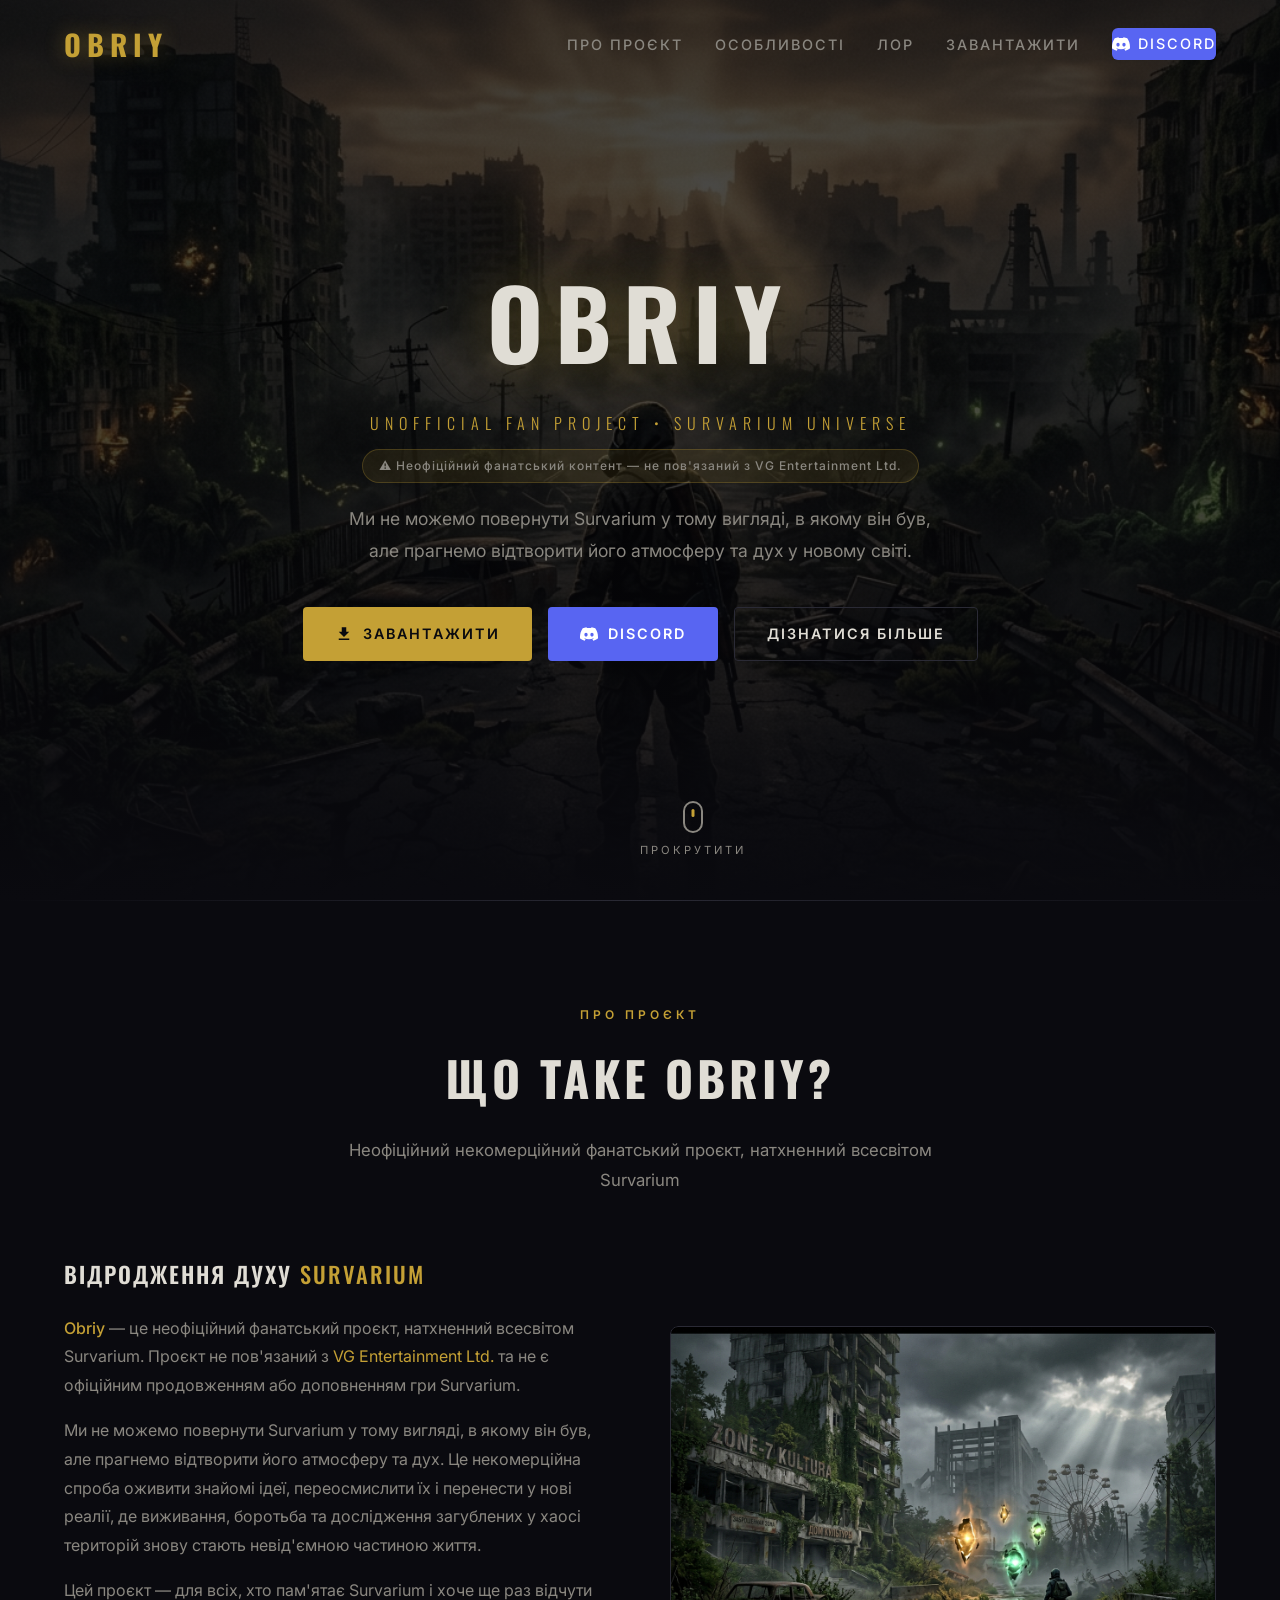
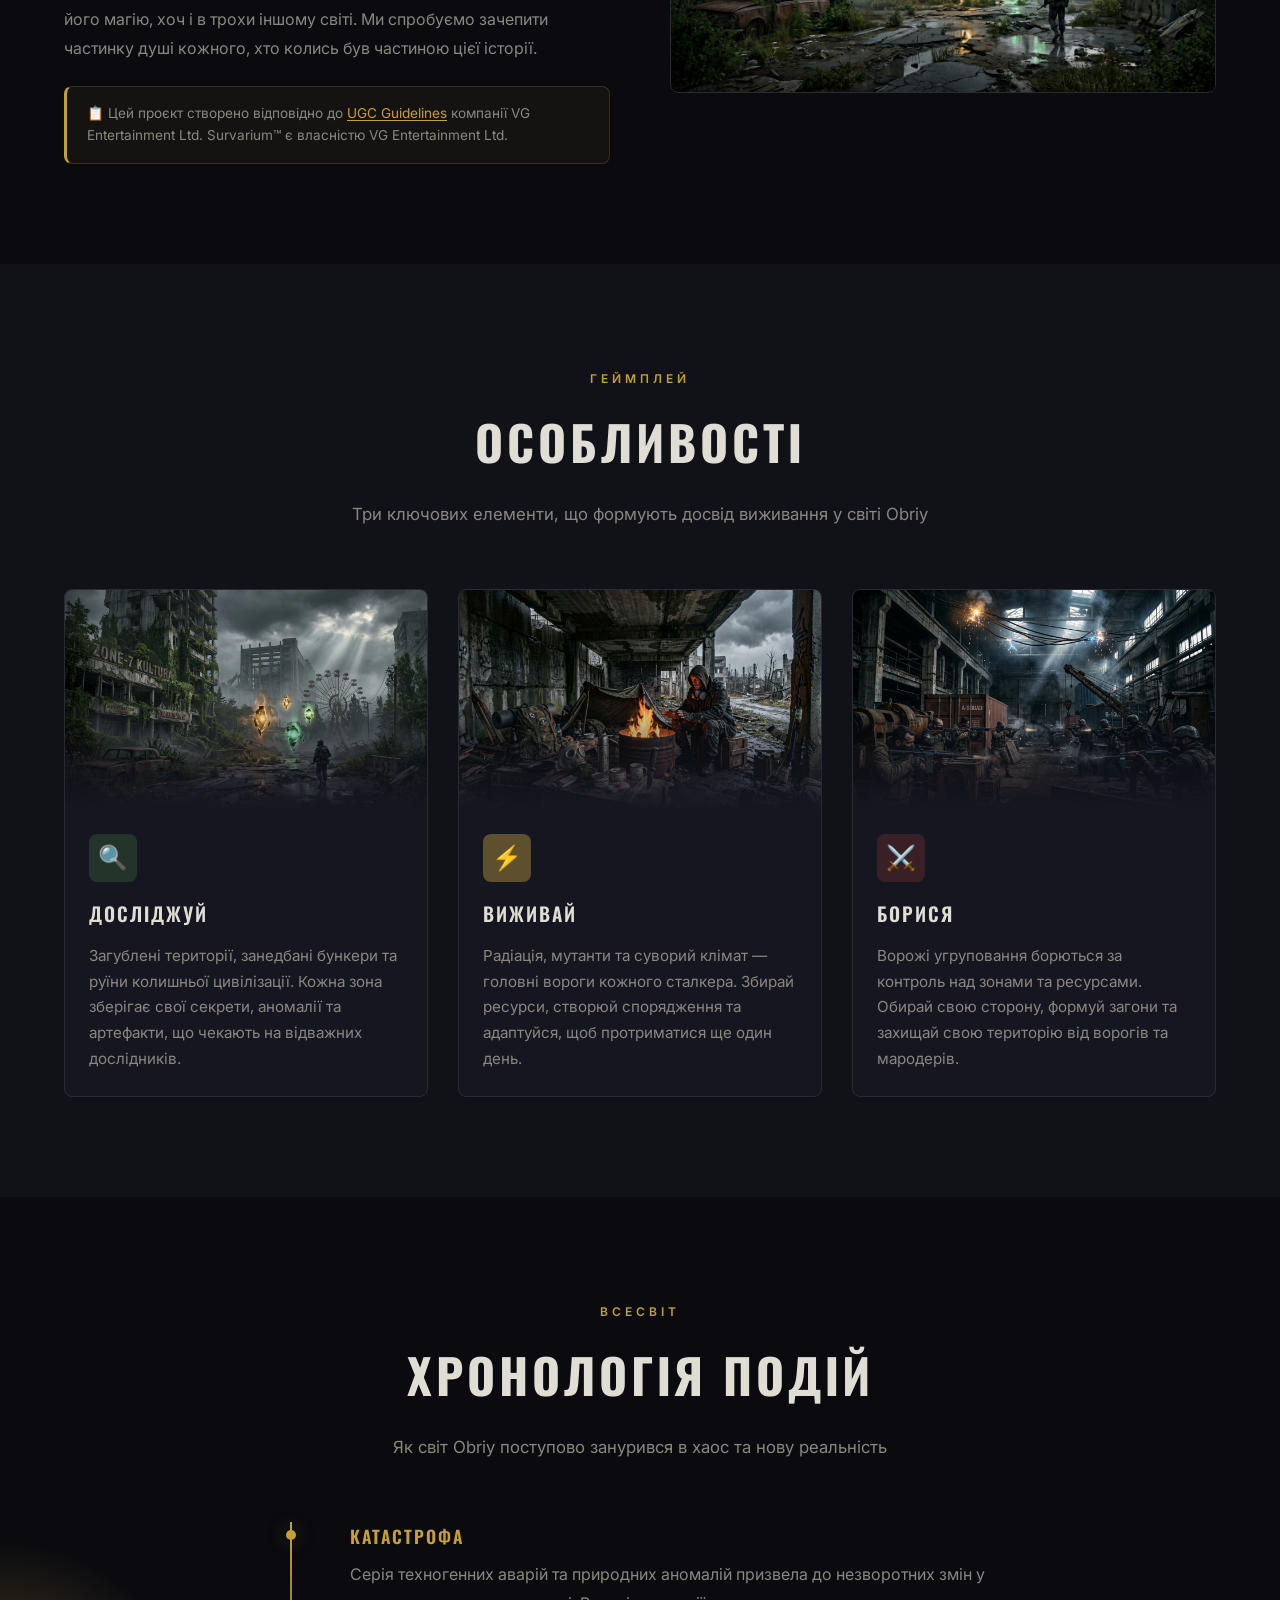
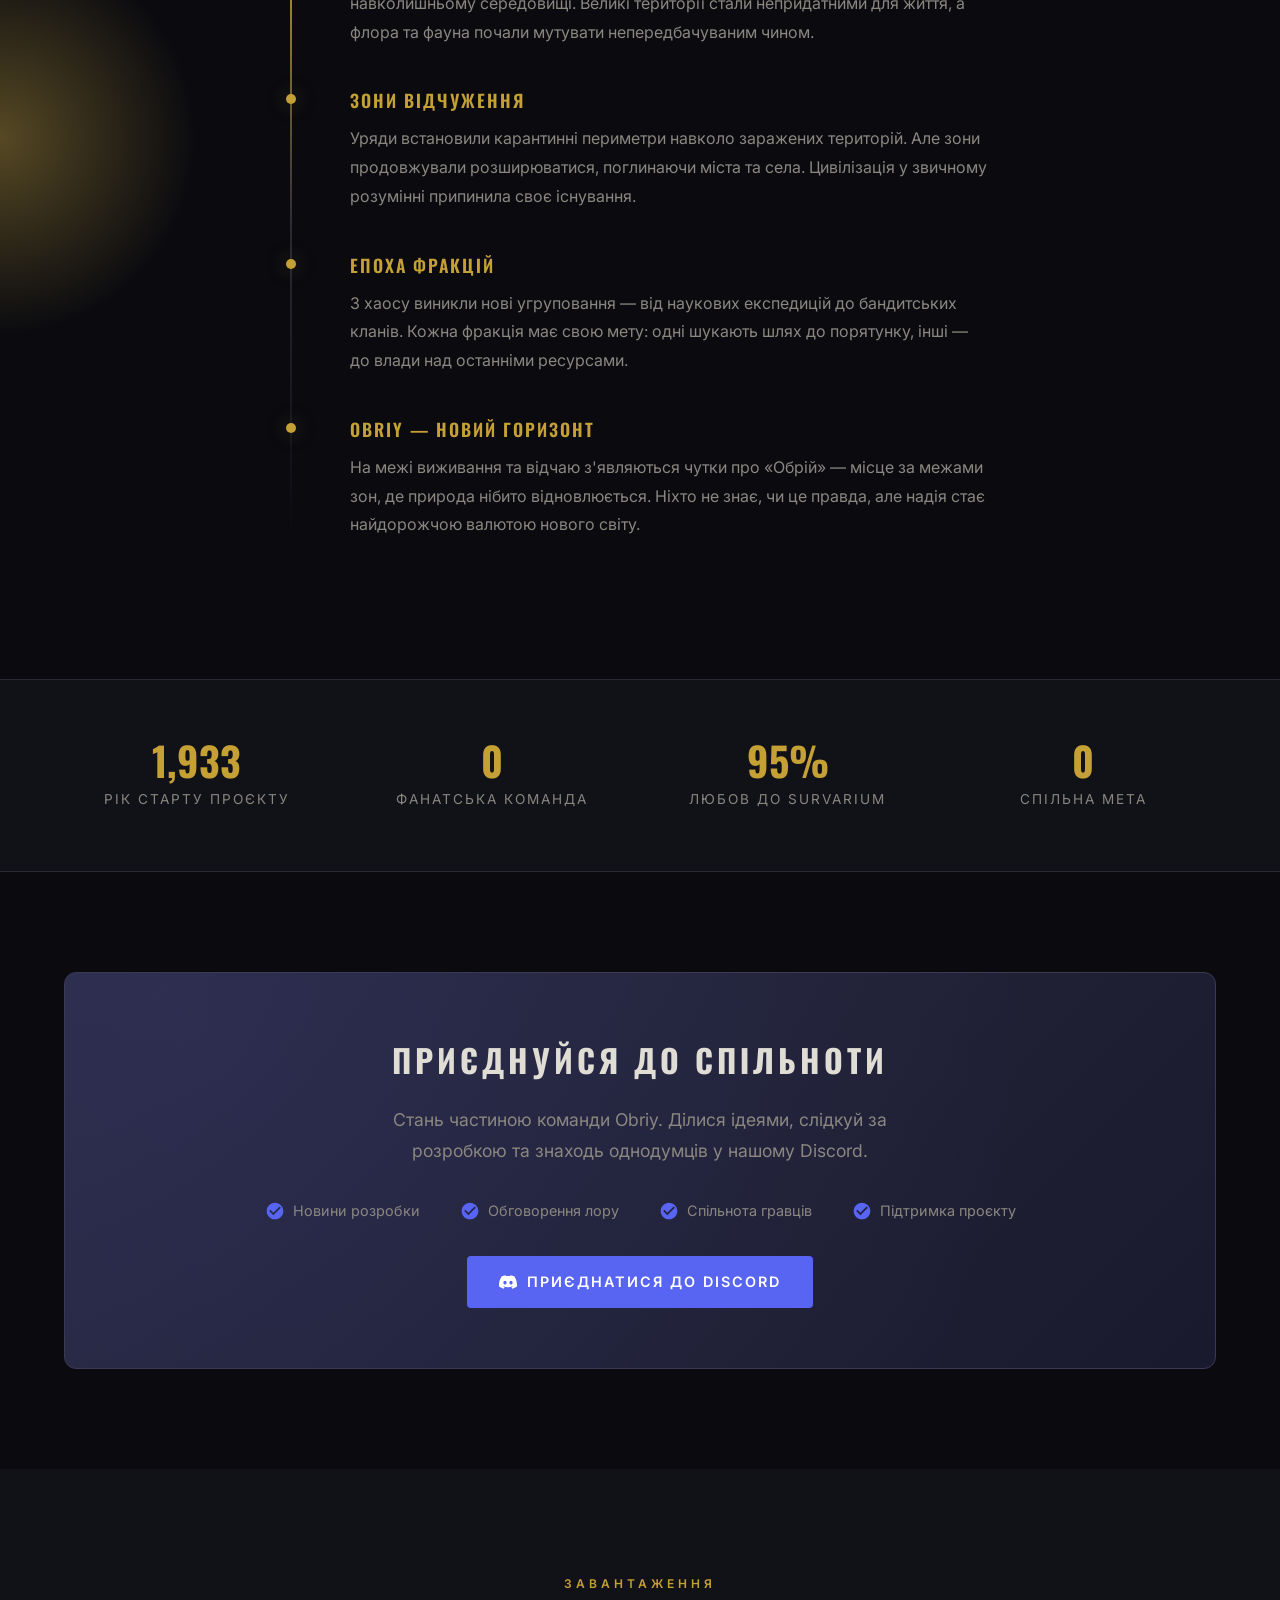
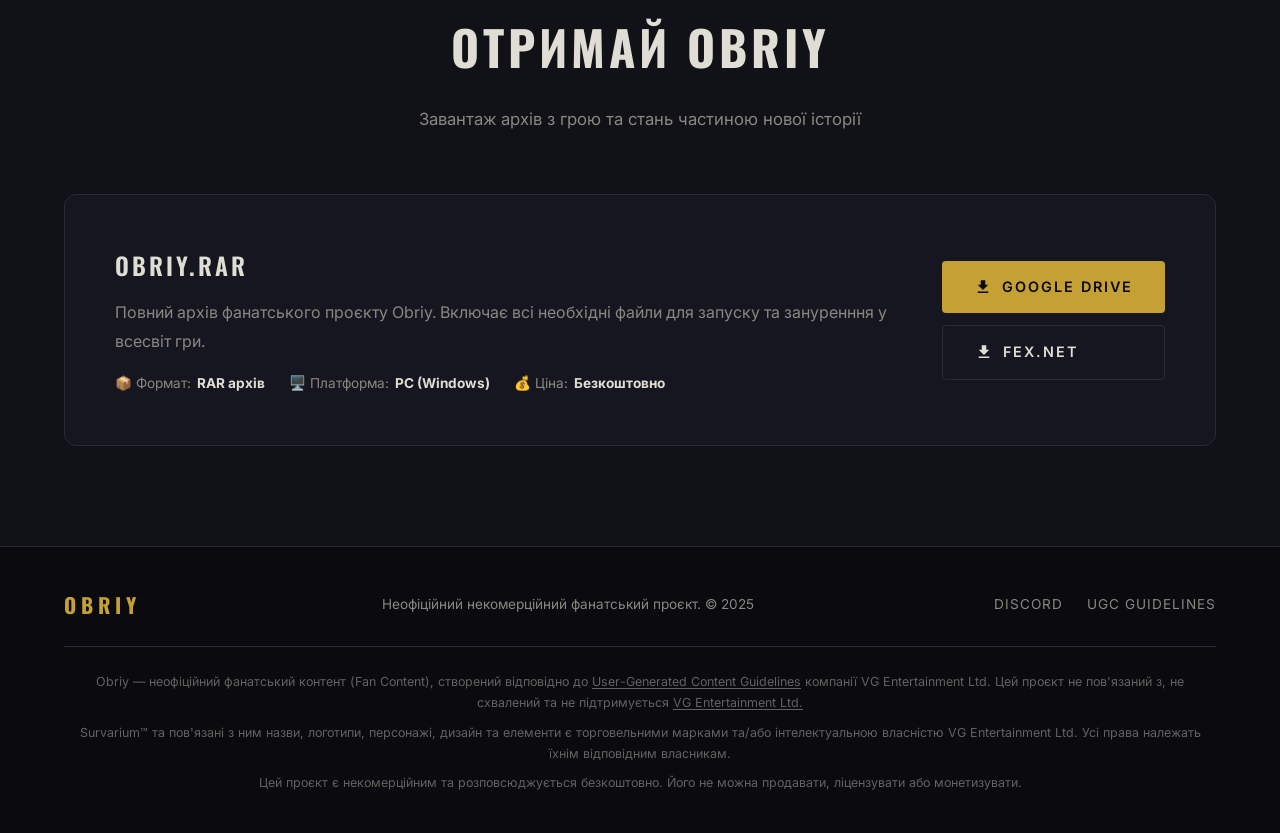
==== commit 1cf23795: "Оновлення." ====
--- a/index.html
+++ b/index.html
@@ -3,13 +3,13 @@
 <head>
   <meta charset="UTF-8">
   <meta name="viewport" content="width=device-width, initial-scale=1.0">
-  <title>OBRIY — Фанатський проєкт у всесвіті Survarium</title>
-  <meta name="description" content="Obriy — фанатський проєкт у всесвіті Survarium. Досліджуй зони, виживай та борися за ресурси в альтернативному світі гри.">
-  <meta name="keywords" content="Obriy, Обрій, Survarium, fan project, survival, post-apocalyptic, game">
+  <title>OBRIY — Неофіційний фанатський проєкт | Натхненний Survarium</title>
+  <meta name="description" content="Obriy — неофіційний некомерційний фанатський проєкт, натхненний всесвітом Survarium. Не пов'язаний з VG Entertainment Ltd. Створено відповідно до UGC Guidelines.">
+  <meta name="keywords" content="Obriy, Обрій, Survarium, fan project, fan content, unofficial, survival, post-apocalyptic, game">
 
   <!-- Open Graph -->
-  <meta property="og:title" content="OBRIY — Fan Project in Survarium Universe">
-  <meta property="og:description" content="Obriy — фанатський проєкт у всесвіті Survarium, що розгортається в альтернативному світі гри.">
+  <meta property="og:title" content="OBRIY — Unofficial Fan Project | Inspired by Survarium">
+  <meta property="og:description" content="Obriy — unofficial, non-commercial fan project inspired by the Survarium universe. Not affiliated with or endorsed by VG Entertainment Ltd.">
   <meta property="og:image" content="images/hero-bg.jpg">
   <meta property="og:type" content="website">
 
@@ -87,7 +87,8 @@
 
     <div class="hero-content">
       <h1 class="hero-title">OBRIY</h1>
-      <p class="hero-subtitle">Fan Project • Survarium Universe</p>
+      <p class="hero-subtitle">Unofficial Fan Project • Survarium Universe</p>
+      <p class="hero-fan-badge">⚠ Неофіційний фанатський контент — не пов'язаний з VG Entertainment Ltd.</p>
       <p class="hero-description">
         Ми не можемо повернути Survarium у тому вигляді, в якому він був, 
         але прагнемо відтворити його атмосферу та дух у новому світі.
@@ -120,7 +121,7 @@
         <span class="section-tag">Про проєкт</span>
         <h2 class="section-title">Що таке Obriy?</h2>
         <p class="section-desc">
-          Фанатський проєкт, народжений з любові до Survarium та його унікальної атмосфери
+          Неофіційний некомерційний фанатський проєкт, натхненний всесвітом Survarium
         </p>
       </div>
 
@@ -128,20 +129,30 @@
         <div class="about-text reveal">
           <h3>Відродження духу <span class="highlight">Survarium</span></h3>
           <p>
-            <span class="highlight">Obriy</span> — це фанатський проєкт у всесвіті Survarium, 
-            що розгортається в альтернативному світі гри. Ми не можемо повернути Survarium 
-            у тому вигляді, в якому він був, але прагнемо відтворити його атмосферу та дух.
+            <span class="highlight">Obriy</span> — це неофіційний фанатський проєкт, 
+            натхненний всесвітом Survarium. Проєкт не пов'язаний з 
+            <a href="https://vgentertainment.com" target="_blank" rel="noopener">VG Entertainment Ltd.</a> 
+            та не є офіційним продовженням або доповненням гри Survarium.
           </p>
           <p>
-            Це спроба оживити знайомі ідеї, переосмислити їх і перенести у нові реалії, 
-            де виживання, боротьба та дослідження загублених у хаосі територій знову 
-            стають невід'ємною частиною життя.
+            Ми не можемо повернути Survarium у тому вигляді, в якому він був, 
+            але прагнемо відтворити його атмосферу та дух. Це некомерційна спроба 
+            оживити знайомі ідеї, переосмислити їх і перенести у нові реалії, 
+            де виживання, боротьба та дослідження загублених у хаосі територій 
+            знову стають невід'ємною частиною життя.
           </p>
           <p>
             Цей проєкт — для всіх, хто пам'ятає Survarium і хоче ще раз відчути його магію, 
             хоч і в трохи іншому світі. Ми спробуємо зачепити частинку душі кожного, 
             хто колись був частиною цієї історії.
           </p>
+          <div class="ugc-notice">
+            <p>
+              📋 Цей проєкт створено відповідно до 
+              <a href="https://vgentertainment.com/ugc-guidelines/" target="_blank" rel="noopener">UGC Guidelines</a> 
+              компанії VG Entertainment Ltd. Survarium™ є власністю VG Entertainment Ltd.
+            </p>
+          </div>
         </div>
         <div class="about-image reveal reveal-delay-2">
           <img src="images/feature-explore.jpg" alt="Таємничі території Obriy" loading="lazy">
@@ -378,13 +389,29 @@
       <div class="footer-content">
         <div class="footer-logo">OBRIY</div>
         <div class="footer-text">
-          Фанатський проєкт у всесвіті 
-          <a href="https://survarium.com" target="_blank" rel="noopener">Survarium</a>. 
-          Створено з любов'ю спільнотою. &copy; 2025
+          Неофіційний некомерційний фанатський проєкт. &copy; 2025
         </div>
         <div class="footer-links">
           <a href="https://discord.gg/PwtxGY5gH5" target="_blank" rel="noopener">Discord</a>
-        </div>
+          <a href="https://vgentertainment.com/ugc-guidelines/" target="_blank" rel="noopener">UGC Guidelines</a>
+        </div>
+      </div>
+      <div class="footer-legal">
+        <p>
+          Obriy — неофіційний фанатський контент (Fan Content), створений відповідно до 
+          <a href="https://vgentertainment.com/ugc-guidelines/" target="_blank" rel="noopener">User-Generated Content Guidelines</a> 
+          компанії VG Entertainment Ltd. Цей проєкт не пов'язаний з, не схвалений та не підтримується 
+          <a href="https://vgentertainment.com" target="_blank" rel="noopener">VG Entertainment Ltd.</a>
+        </p>
+        <p>
+          Survarium™ та пов'язані з ним назви, логотипи, персонажі, дизайн та елементи є 
+          торговельними марками та/або інтелектуальною власністю VG Entertainment Ltd. 
+          Усі права належать їхнім відповідним власникам.
+        </p>
+        <p>
+          Цей проєкт є некомерційним та розповсюджується безкоштовно. 
+          Його не можна продавати, ліцензувати або монетизувати.
+        </p>
       </div>
     </div>
   </footer>
--- a/css/style.css
+++ b/css/style.css
@@ -384,9 +384,24 @@
   letter-spacing: 6px;
   text-transform: uppercase;
   color: var(--color-accent);
-  margin-bottom: 24px;
+  margin-bottom: 12px;
   opacity: 0;
   animation: fade-in-up 1s ease 0.8s forwards;
+}
+
+.hero-fan-badge {
+  display: inline-block;
+  font-size: 0.75rem;
+  font-weight: 500;
+  letter-spacing: 1px;
+  color: var(--color-text-muted);
+  background: rgba(196, 160, 53, 0.1);
+  border: 1px solid rgba(196, 160, 53, 0.25);
+  padding: 6px 16px;
+  border-radius: 20px;
+  margin-bottom: 20px;
+  opacity: 0;
+  animation: fade-in-up 1s ease 0.95s forwards;
 }
 
 .hero-description {
@@ -600,6 +615,28 @@
   font-weight: 500;
 }
 
+.ugc-notice {
+  margin-top: 24px;
+  padding: 16px 20px;
+  background: rgba(196, 160, 53, 0.06);
+  border: 1px solid rgba(196, 160, 53, 0.2);
+  border-radius: 8px;
+  border-left: 3px solid var(--color-accent);
+}
+
+.ugc-notice p {
+  font-size: 0.85rem;
+  color: var(--color-text-muted);
+  margin-bottom: 0;
+  line-height: 1.6;
+}
+
+.ugc-notice a {
+  color: var(--color-accent);
+  text-decoration: underline;
+  text-underline-offset: 2px;
+}
+
 .about-image {
   position: relative;
   border-radius: 8px;
@@ -1013,6 +1050,36 @@
 }
 
 .footer-links a:hover {
+  color: var(--color-accent);
+}
+
+/* --- Footer Legal Disclaimer --- */
+.footer-legal {
+  margin-top: 24px;
+  padding-top: 24px;
+  border-top: 1px solid var(--color-border);
+}
+
+.footer-legal p {
+  font-size: 0.78rem;
+  color: var(--color-text-muted);
+  line-height: 1.7;
+  margin-bottom: 8px;
+  opacity: 0.7;
+  text-align: center;
+}
+
+.footer-legal p:last-child {
+  margin-bottom: 0;
+}
+
+.footer-legal a {
+  color: var(--color-text-muted);
+  text-decoration: underline;
+  text-underline-offset: 2px;
+}
+
+.footer-legal a:hover {
   color: var(--color-accent);
 }
 
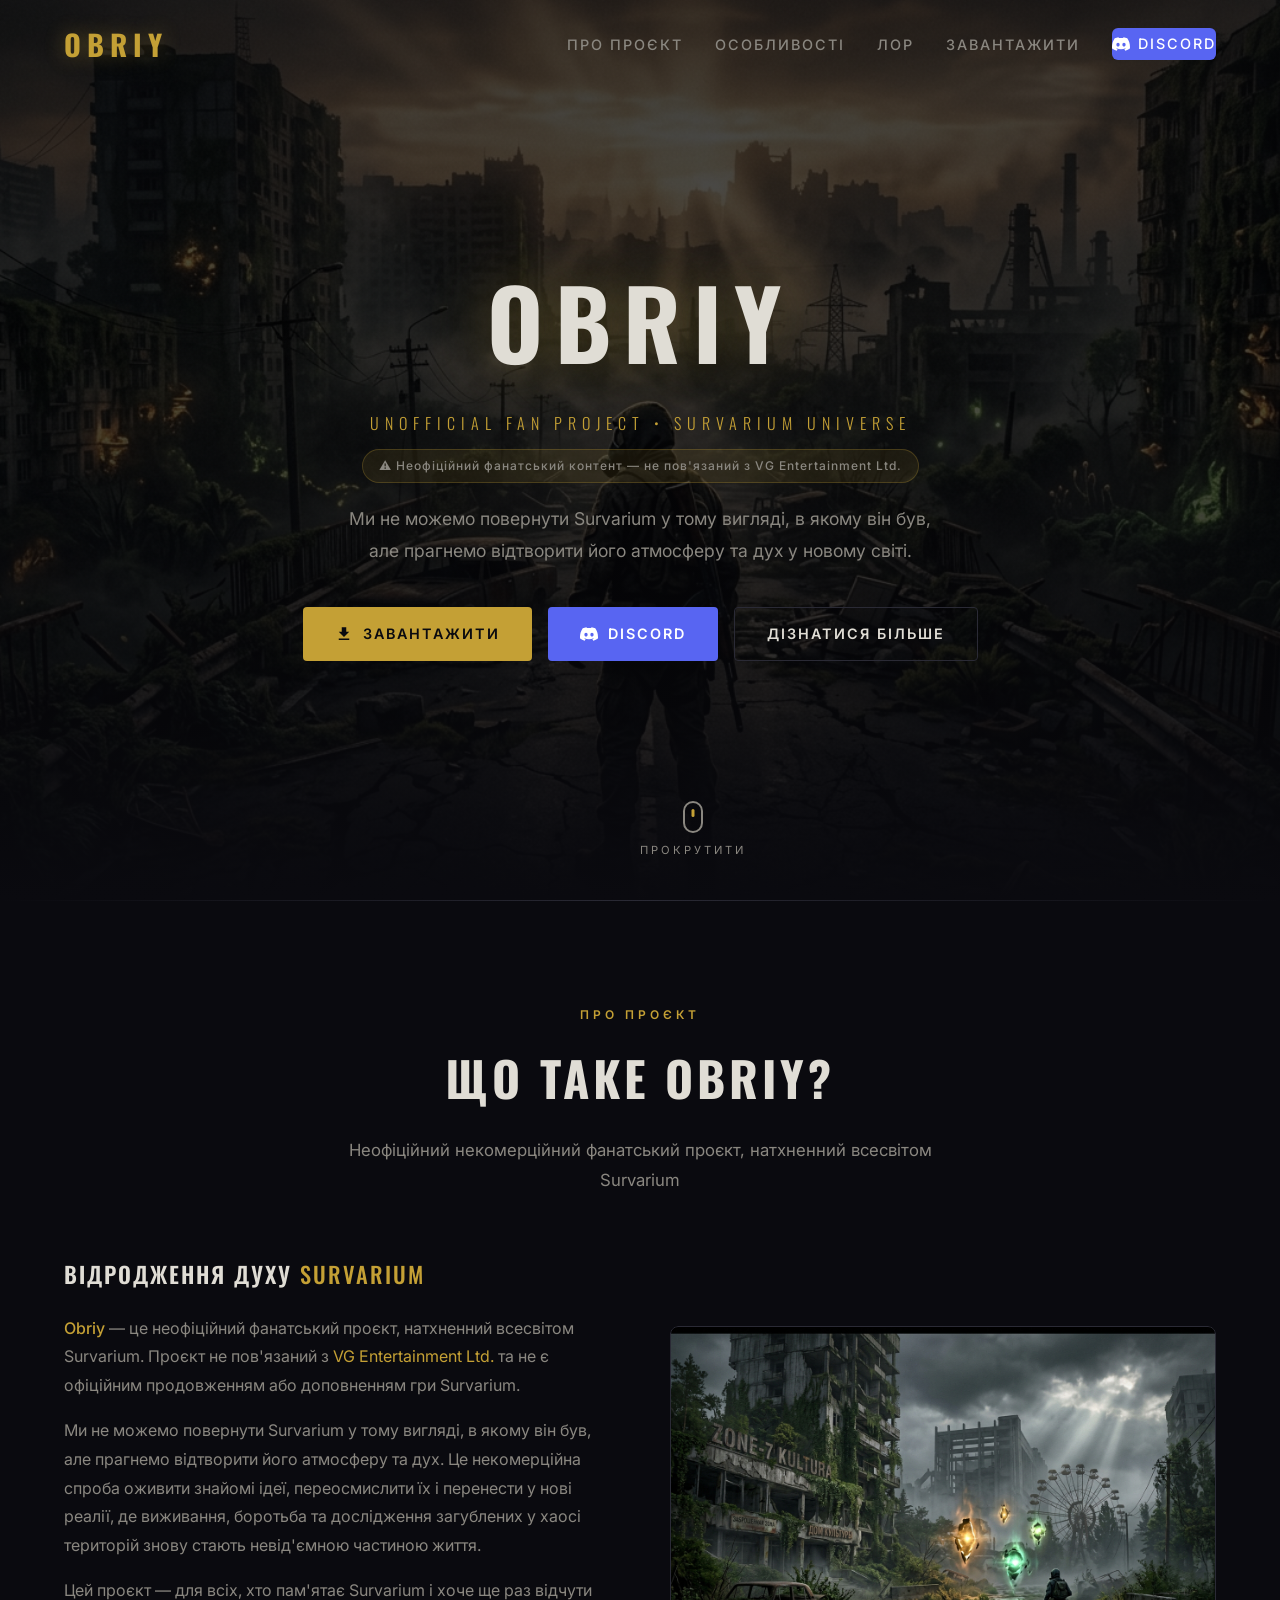
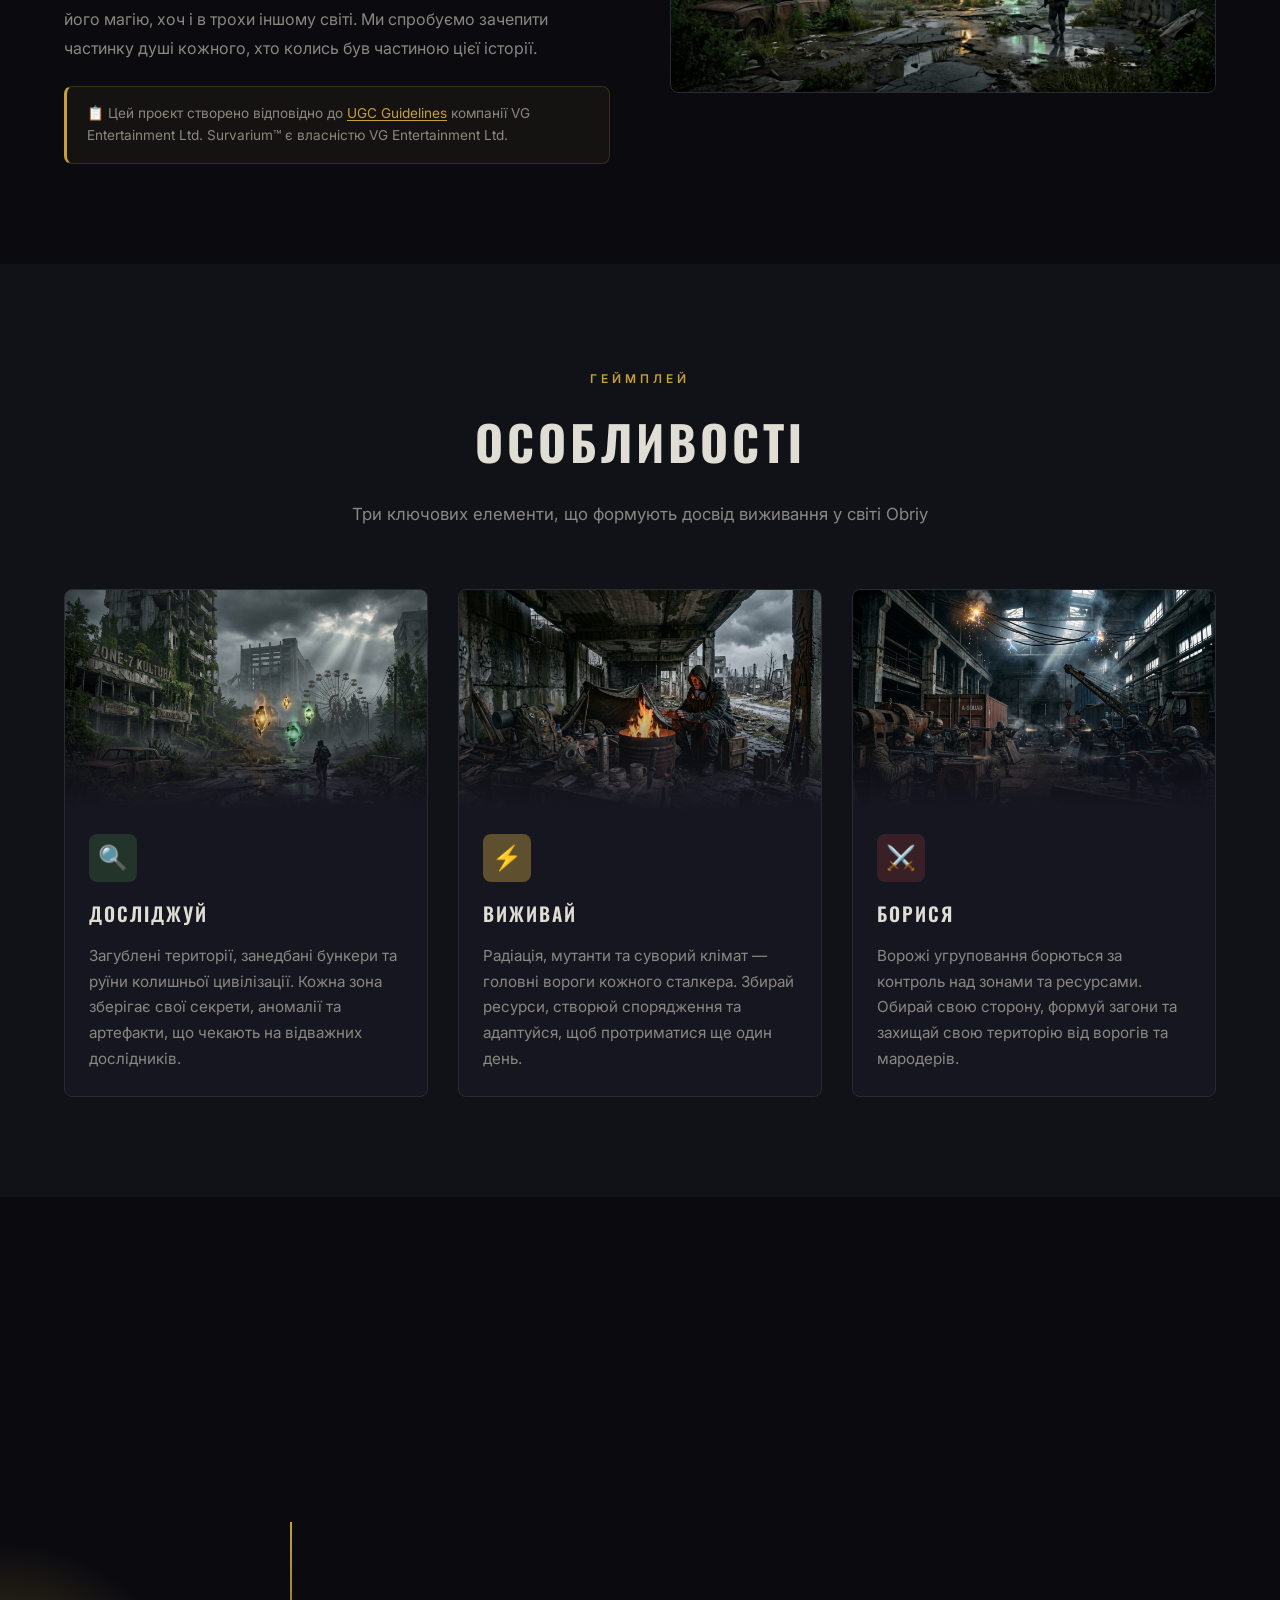
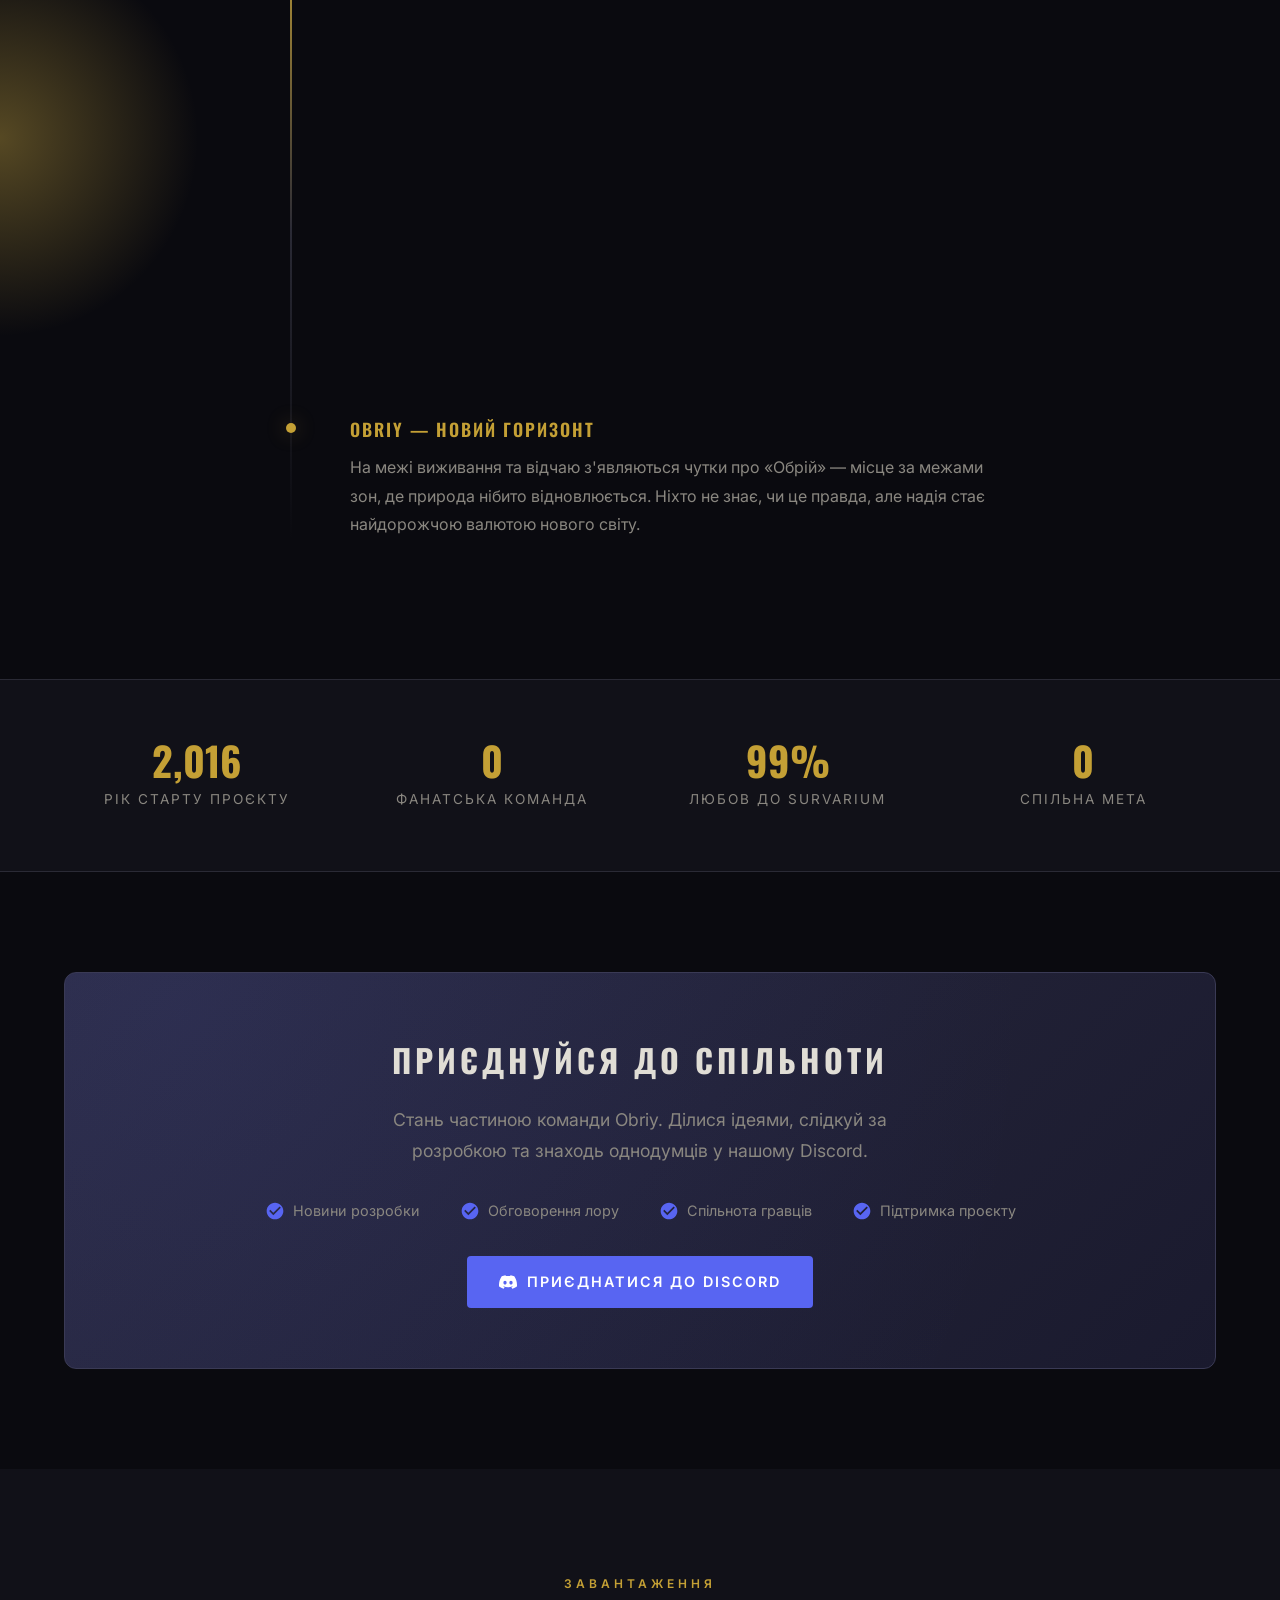
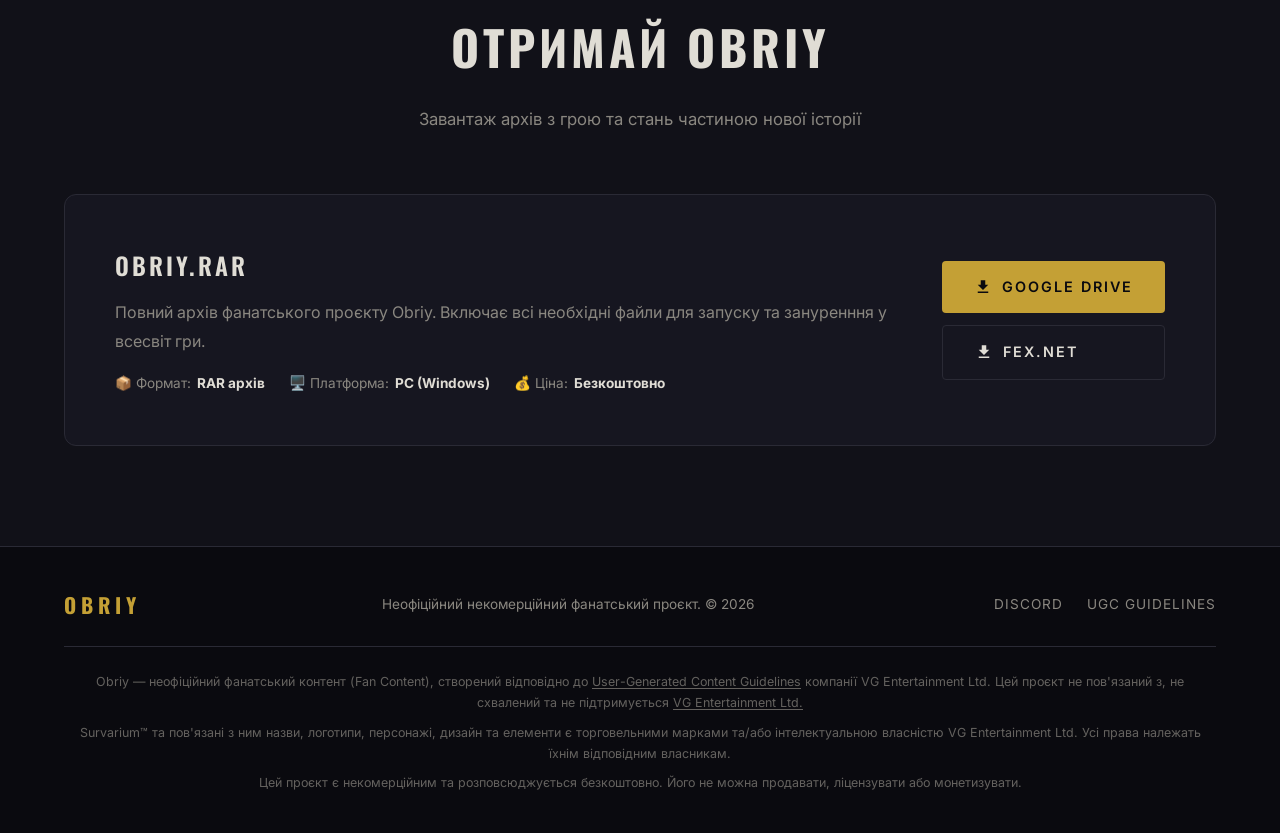
==== commit b60277d0: "Update footer year from 2025 to 2026" ====
--- a/index.html
+++ b/index.html
@@ -389,7 +389,7 @@
       <div class="footer-content">
         <div class="footer-logo">OBRIY</div>
         <div class="footer-text">
-          Неофіційний некомерційний фанатський проєкт. &copy; 2025
+          Неофіційний некомерційний фанатський проєкт. &copy; 2026
         </div>
         <div class="footer-links">
           <a href="https://discord.gg/PwtxGY5gH5" target="_blank" rel="noopener">Discord</a>
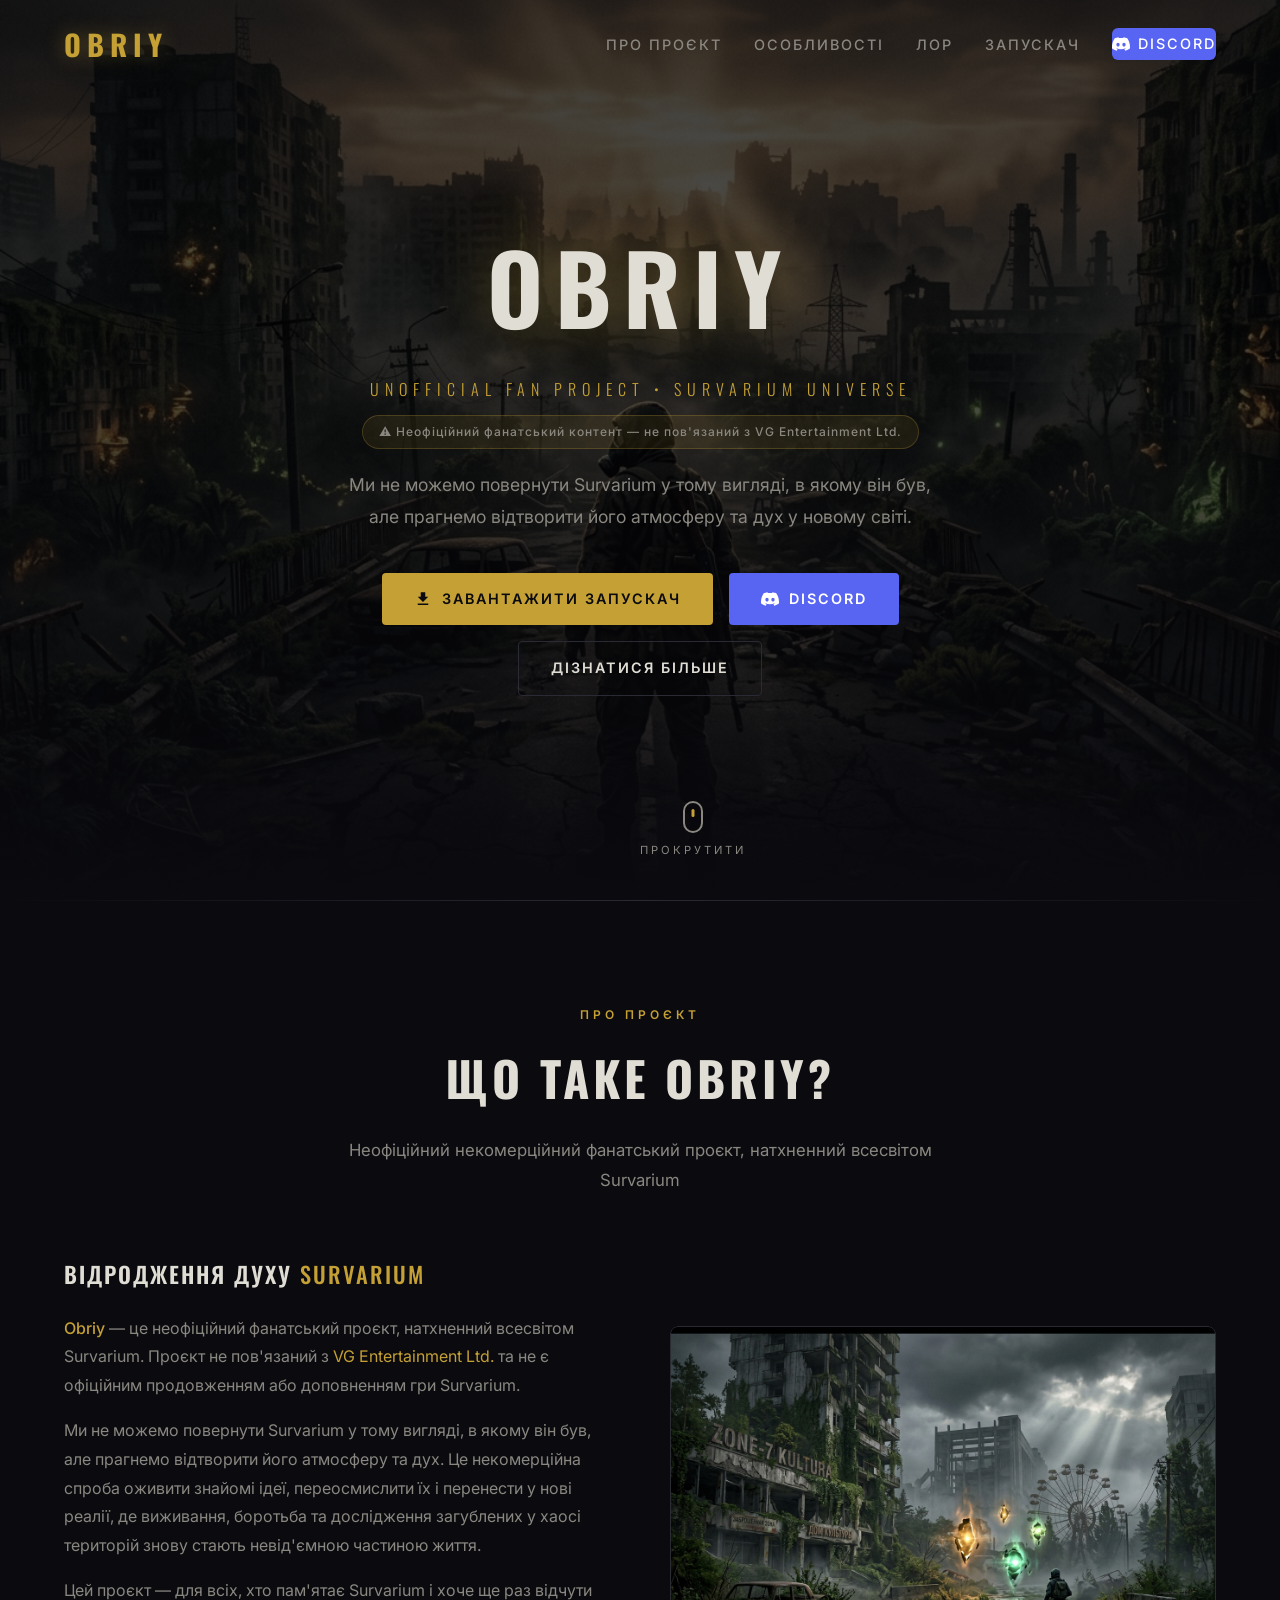
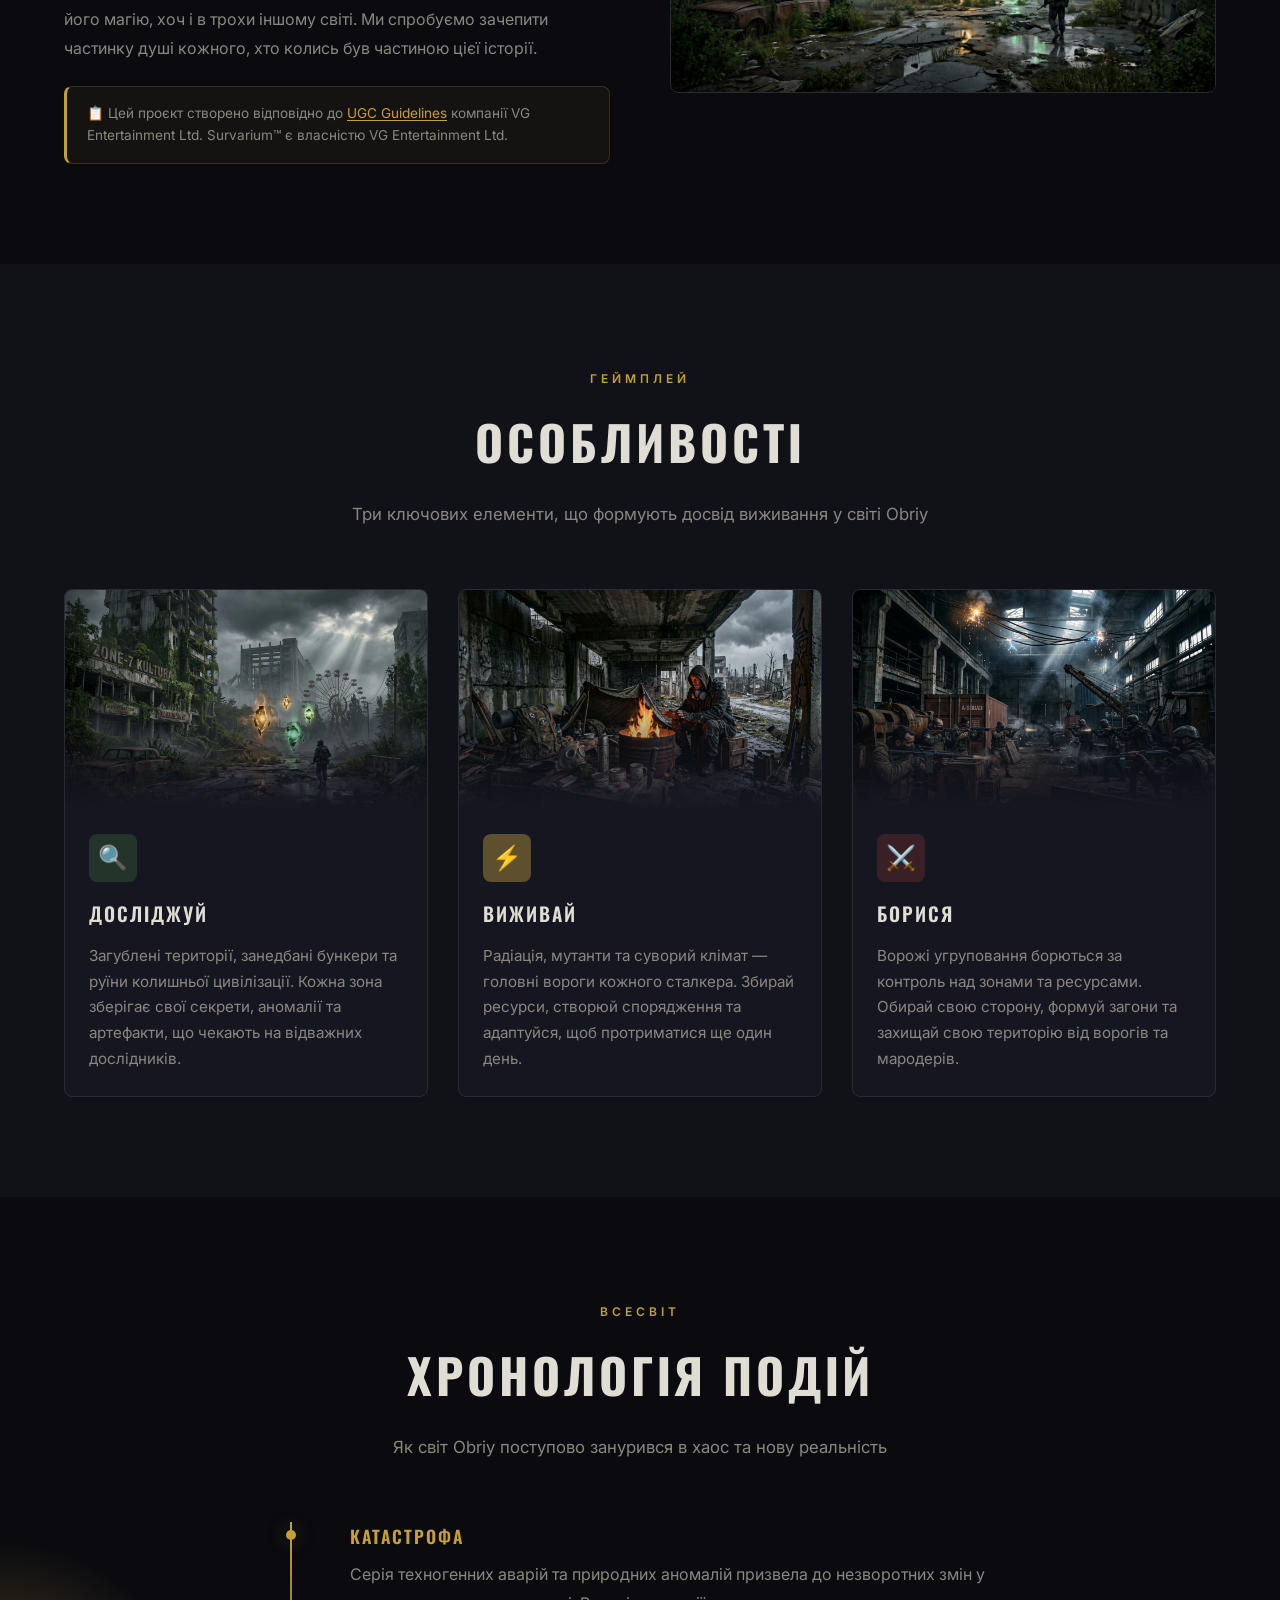
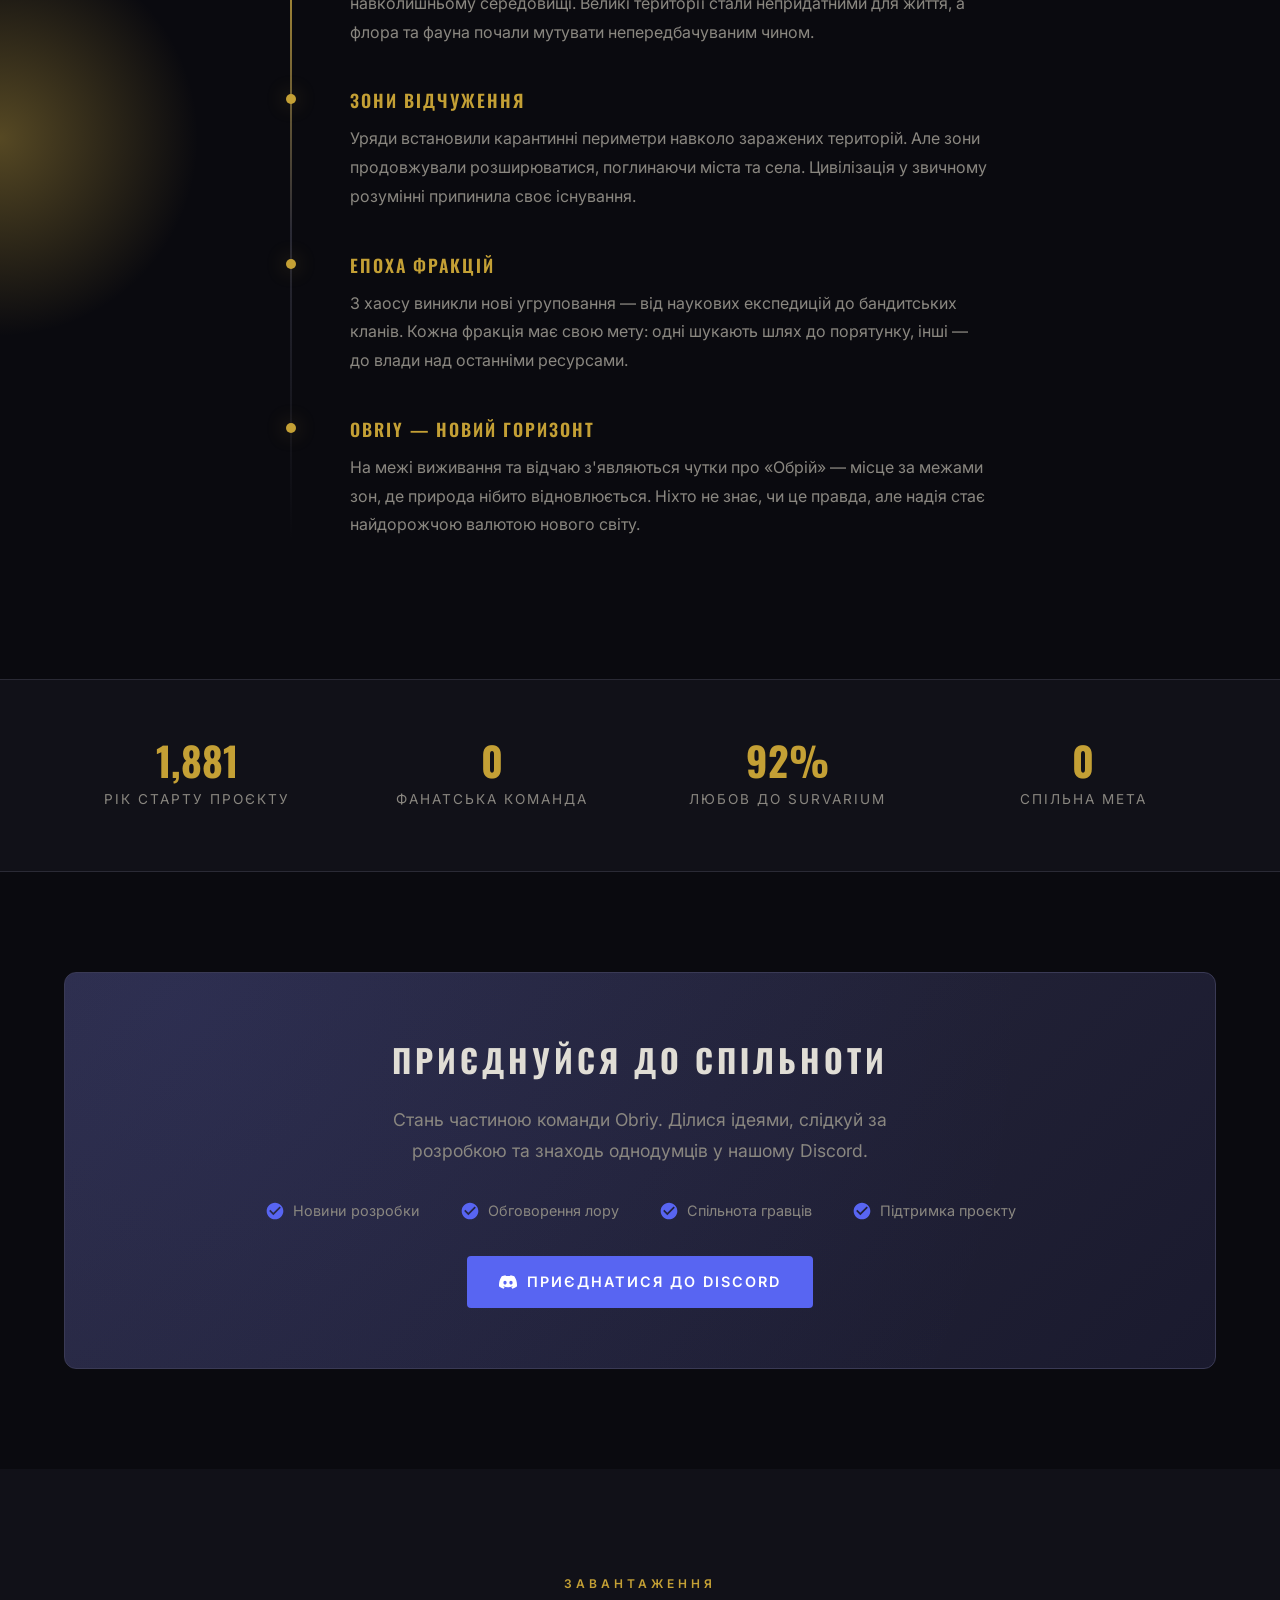
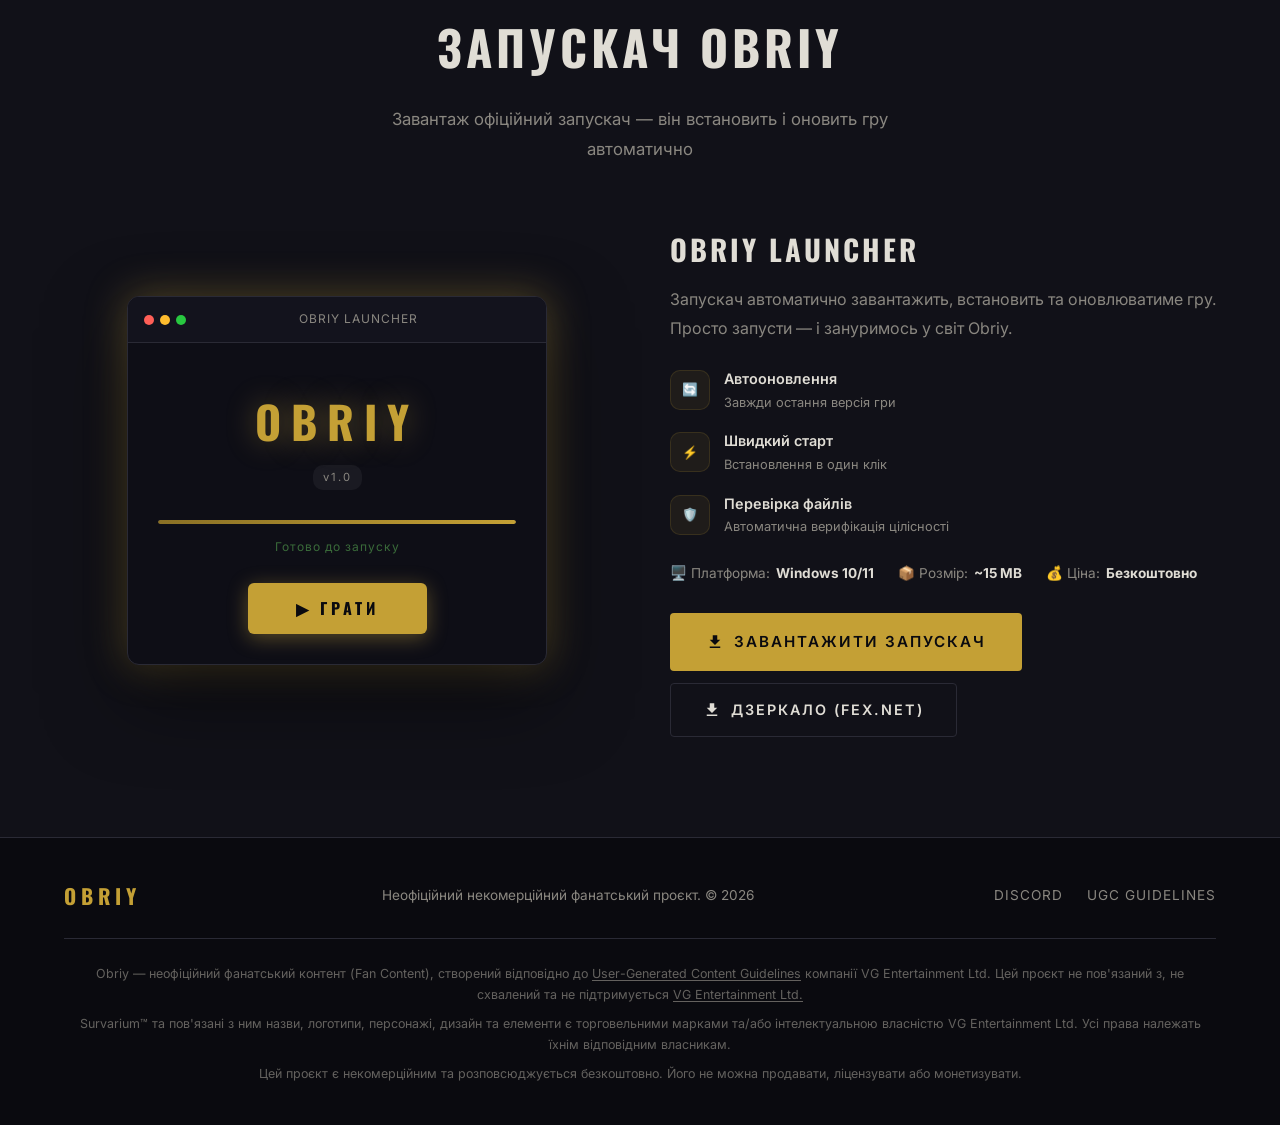
==== commit d0378e10: "Refresh launcher download section Replace the archive-focused download card with a launcher preview," ====
--- a/index.html
+++ b/index.html
@@ -49,7 +49,7 @@
         <li><a href="#about">Про проєкт</a></li>
         <li><a href="#features">Особливості</a></li>
         <li><a href="#lore">Лор</a></li>
-        <li><a href="#download">Завантажити</a></li>
+        <li><a href="#download">Запускач</a></li>
         <li>
           <a href="https://discord.gg/PwtxGY5gH5" target="_blank" rel="noopener" class="nav-discord">
             <svg viewBox="0 0 24 24" xmlns="http://www.w3.org/2000/svg">
@@ -96,7 +96,7 @@
       <div class="hero-actions">
         <a href="#download" class="btn btn-primary">
           <svg viewBox="0 0 24 24" xmlns="http://www.w3.org/2000/svg"><path d="M19 9h-4V3H9v6H5l7 7 7-7zM5 18v2h14v-2H5z"/></svg>
-          Завантажити
+          Завантажити запускач
         </a>
         <a href="https://discord.gg/PwtxGY5gH5" target="_blank" rel="noopener" class="btn btn-discord">
           <svg viewBox="0 0 24 24" xmlns="http://www.w3.org/2000/svg">
@@ -345,39 +345,92 @@
     </div>
   </section>
 
-  <!-- ===== DOWNLOAD ===== -->
+  <!-- ===== DOWNLOAD LAUNCHER ===== -->
   <section class="download section-padding" id="download">
     <div class="container">
       <div class="section-header reveal">
         <span class="section-tag">Завантаження</span>
-        <h2 class="section-title">Отримай Obriy</h2>
+        <h2 class="section-title">Запускач Obriy</h2>
         <p class="section-desc">
-          Завантаж архів з грою та стань частиною нової історії
-        </p>
-      </div>
-
-      <div class="download-card reveal">
-        <div class="download-info">
-          <h3>OBRIY.rar</h3>
+          Завантаж офіційний запускач — він встановить і оновить гру автоматично
+        </p>
+      </div>
+
+      <div class="download-launcher reveal">
+        <!-- Launcher visual -->
+        <div class="launcher-preview">
+          <div class="launcher-window">
+            <div class="launcher-titlebar">
+              <div class="launcher-dots">
+                <span></span><span></span><span></span>
+              </div>
+              <span class="launcher-titlebar-text">Obriy Launcher</span>
+              <div></div>
+            </div>
+            <div class="launcher-body">
+              <div class="launcher-logo-area">
+                <span class="launcher-logo-text">OBRIY</span>
+                <span class="launcher-version">v1.0</span>
+              </div>
+              <div class="launcher-progress">
+                <div class="launcher-progress-bar">
+                  <div class="launcher-progress-fill"></div>
+                </div>
+                <span class="launcher-progress-label">Готово до запуску</span>
+              </div>
+              <div class="launcher-play-btn">▶ ГРАТИ</div>
+            </div>
+          </div>
+        </div>
+
+        <!-- Launcher info -->
+        <div class="launcher-info">
+          <h3>Obriy Launcher</h3>
           <p>
-            Повний архів фанатського проєкту Obriy. Включає всі необхідні файли 
-            для запуску та зануренння у всесвіт гри.
+            Запускач автоматично завантажить, встановить та оновлюватиме гру. 
+            Просто запусти — і зануримось у світ Obriy.
           </p>
+
+          <div class="launcher-features">
+            <div class="launcher-feature">
+              <span class="launcher-feature-icon">🔄</span>
+              <div>
+                <strong>Автооновлення</strong>
+                <span>Завжди остання версія гри</span>
+              </div>
+            </div>
+            <div class="launcher-feature">
+              <span class="launcher-feature-icon">⚡</span>
+              <div>
+                <strong>Швидкий старт</strong>
+                <span>Встановлення в один клік</span>
+              </div>
+            </div>
+            <div class="launcher-feature">
+              <span class="launcher-feature-icon">🛡️</span>
+              <div>
+                <strong>Перевірка файлів</strong>
+                <span>Автоматична верифікація цілісності</span>
+              </div>
+            </div>
+          </div>
+
           <div class="download-meta">
-            <span>📦 Формат: <strong>RAR архів</strong></span>
-            <span>🖥️ Платформа: <strong>PC (Windows)</strong></span>
+            <span>🖥️ Платформа: <strong>Windows 10/11</strong></span>
+            <span>📦 Розмір: <strong>~15 MB</strong></span>
             <span>💰 Ціна: <strong>Безкоштовно</strong></span>
           </div>
-        </div>
-        <div class="download-actions">
-          <a href="https://drive.google.com/file/d/1UTmRkOX2iZ-ACycBd8rD-JXq78KioS4t/view?usp=drive_link" target="_blank" rel="noopener" class="btn btn-primary">
-            <svg viewBox="0 0 24 24" xmlns="http://www.w3.org/2000/svg"><path d="M19 9h-4V3H9v6H5l7 7 7-7zM5 18v2h14v-2H5z"/></svg>
-            Google Drive
-          </a>
-          <a href="https://fex.net/uk/s/rybddrk" target="_blank" rel="noopener" class="btn btn-outline">
-            <svg viewBox="0 0 24 24" xmlns="http://www.w3.org/2000/svg"><path d="M19 9h-4V3H9v6H5l7 7 7-7zM5 18v2h14v-2H5z"/></svg>
-            FEX.NET
-          </a>
+
+          <div class="download-actions">
+            <a href="https://drive.google.com/file/d/1UTmRkOX2iZ-ACycBd8rD-JXq78KioS4t/view?usp=drive_link" target="_blank" rel="noopener" class="btn btn-primary btn-lg">
+              <svg viewBox="0 0 24 24" xmlns="http://www.w3.org/2000/svg"><path d="M19 9h-4V3H9v6H5l7 7 7-7zM5 18v2h14v-2H5z"/></svg>
+              Завантажити запускач
+            </a>
+            <a href="https://fex.net/uk/s/rybddrk" target="_blank" rel="noopener" class="btn btn-outline">
+              <svg viewBox="0 0 24 24" xmlns="http://www.w3.org/2000/svg"><path d="M19 9h-4V3H9v6H5l7 7 7-7zM5 18v2h14v-2H5z"/></svg>
+              Дзеркало (FEX.NET)
+            </a>
+          </div>
         </div>
       </div>
     </div>
--- a/css/style.css
+++ b/css/style.css
@@ -944,43 +944,206 @@
   fill: #5865F2;
 }
 
-/* --- Download Section --- */
+/* --- Download / Launcher Section --- */
 .download {
   background: var(--color-bg-alt);
   position: relative;
 }
 
-.download-card {
-  background: var(--color-bg-card);
+.download-launcher {
+  display: grid;
+  grid-template-columns: 1fr 1fr;
+  gap: 60px;
+  align-items: center;
+}
+
+/* --- Launcher Preview (mock window) --- */
+.launcher-preview {
+  display: flex;
+  justify-content: center;
+}
+
+.launcher-window {
+  width: 100%;
+  max-width: 420px;
+  background: #0e0e16;
   border: 1px solid var(--color-border);
   border-radius: 12px;
-  padding: 50px;
-  display: grid;
-  grid-template-columns: 1fr auto;
-  gap: 40px;
-  align-items: center;
-}
-
-.download-info h3 {
+  overflow: hidden;
+  box-shadow: 0 30px 80px rgba(0, 0, 0, 0.5), 0 0 40px var(--color-accent-glow);
+}
+
+.launcher-titlebar {
+  display: flex;
+  align-items: center;
+  justify-content: space-between;
+  padding: 12px 16px;
+  background: #13131d;
+  border-bottom: 1px solid var(--color-border);
+}
+
+.launcher-dots {
+  display: flex;
+  gap: 6px;
+}
+
+.launcher-dots span {
+  width: 10px;
+  height: 10px;
+  border-radius: 50%;
+}
+
+.launcher-dots span:nth-child(1) { background: #ff5f57; }
+.launcher-dots span:nth-child(2) { background: #febc2e; }
+.launcher-dots span:nth-child(3) { background: #28c840; }
+
+.launcher-titlebar-text {
+  font-size: 0.75rem;
+  letter-spacing: 1px;
+  color: var(--color-text-muted);
+  text-transform: uppercase;
+}
+
+.launcher-body {
+  padding: 40px 30px 30px;
+  text-align: center;
+}
+
+.launcher-logo-area {
+  margin-bottom: 30px;
+}
+
+.launcher-logo-text {
+  display: block;
   font-family: var(--font-heading);
-  font-size: 1.5rem;
-  font-weight: 600;
+  font-size: 2.8rem;
+  font-weight: 700;
+  letter-spacing: 10px;
+  color: var(--color-accent);
+  text-shadow: 0 0 30px var(--color-accent-glow);
+}
+
+.launcher-version {
+  display: inline-block;
+  margin-top: 6px;
+  font-size: 0.7rem;
+  letter-spacing: 2px;
+  color: var(--color-text-muted);
+  background: rgba(255,255,255,0.05);
+  padding: 3px 10px;
+  border-radius: 10px;
+}
+
+.launcher-progress {
+  margin-bottom: 24px;
+}
+
+.launcher-progress-bar {
+  width: 100%;
+  height: 4px;
+  background: var(--color-border);
+  border-radius: 4px;
+  overflow: hidden;
+  margin-bottom: 8px;
+}
+
+.launcher-progress-fill {
+  width: 100%;
+  height: 100%;
+  background: linear-gradient(90deg, var(--color-accent-dark), var(--color-accent));
+  border-radius: 4px;
+  animation: launcher-pulse 2.5s ease-in-out infinite;
+}
+
+@keyframes launcher-pulse {
+  0%, 100% { opacity: 1; }
+  50% { opacity: 0.5; }
+}
+
+.launcher-progress-label {
+  font-size: 0.75rem;
+  color: var(--color-green);
+  letter-spacing: 1px;
+}
+
+.launcher-play-btn {
+  display: inline-block;
+  padding: 12px 48px;
+  background: var(--color-accent);
+  color: var(--color-bg);
+  font-family: var(--font-heading);
+  font-size: 1rem;
+  font-weight: 700;
+  letter-spacing: 4px;
+  border-radius: 6px;
+  cursor: default;
+  box-shadow: 0 4px 20px var(--color-accent-glow);
+}
+
+/* --- Launcher Info --- */
+.launcher-info h3 {
+  font-family: var(--font-heading);
+  font-size: 1.8rem;
+  font-weight: 700;
   letter-spacing: 3px;
   text-transform: uppercase;
   color: var(--color-text);
   margin-bottom: 12px;
 }
 
-.download-info p {
+.launcher-info p {
   color: var(--color-text-muted);
   line-height: 1.8;
-  margin-bottom: 16px;
+  margin-bottom: 24px;
+}
+
+.launcher-features {
+  display: flex;
+  flex-direction: column;
+  gap: 16px;
+  margin-bottom: 24px;
+}
+
+.launcher-feature {
+  display: flex;
+  align-items: center;
+  gap: 14px;
+}
+
+.launcher-feature-icon {
+  font-size: 1.4rem;
+  width: 40px;
+  height: 40px;
+  display: flex;
+  align-items: center;
+  justify-content: center;
+  background: rgba(196, 160, 53, 0.08);
+  border: 1px solid rgba(196, 160, 53, 0.15);
+  border-radius: 10px;
+  flex-shrink: 0;
+}
+
+.launcher-feature div {
+  display: flex;
+  flex-direction: column;
+}
+
+.launcher-feature strong {
+  font-size: 0.9rem;
+  color: var(--color-text);
+  font-weight: 600;
+}
+
+.launcher-feature span {
+  font-size: 0.8rem;
+  color: var(--color-text-muted);
 }
 
 .download-meta {
   display: flex;
   gap: 24px;
   flex-wrap: wrap;
+  margin-bottom: 28px;
 }
 
 .download-meta span {
@@ -997,8 +1160,13 @@
 
 .download-actions {
   display: flex;
-  flex-direction: column;
   gap: 12px;
+  flex-wrap: wrap;
+}
+
+.btn-lg {
+  padding: 16px 36px;
+  font-size: 0.95rem;
 }
 
 /* --- Footer --- */
@@ -1116,6 +1284,15 @@
   }
 
   .about-image {
+    order: -1;
+  }
+
+  .download-launcher {
+    grid-template-columns: 1fr;
+    gap: 40px;
+  }
+
+  .launcher-preview {
     order: -1;
   }
 }
@@ -1160,14 +1337,12 @@
     padding: 40px 24px;
   }
 
-  .download-card {
-    grid-template-columns: 1fr;
-    padding: 30px;
+  .launcher-window {
+    max-width: 340px;
   }
 
   .download-actions {
-    flex-direction: row;
-    flex-wrap: wrap;
+    flex-direction: column;
   }
 
   .footer-content {
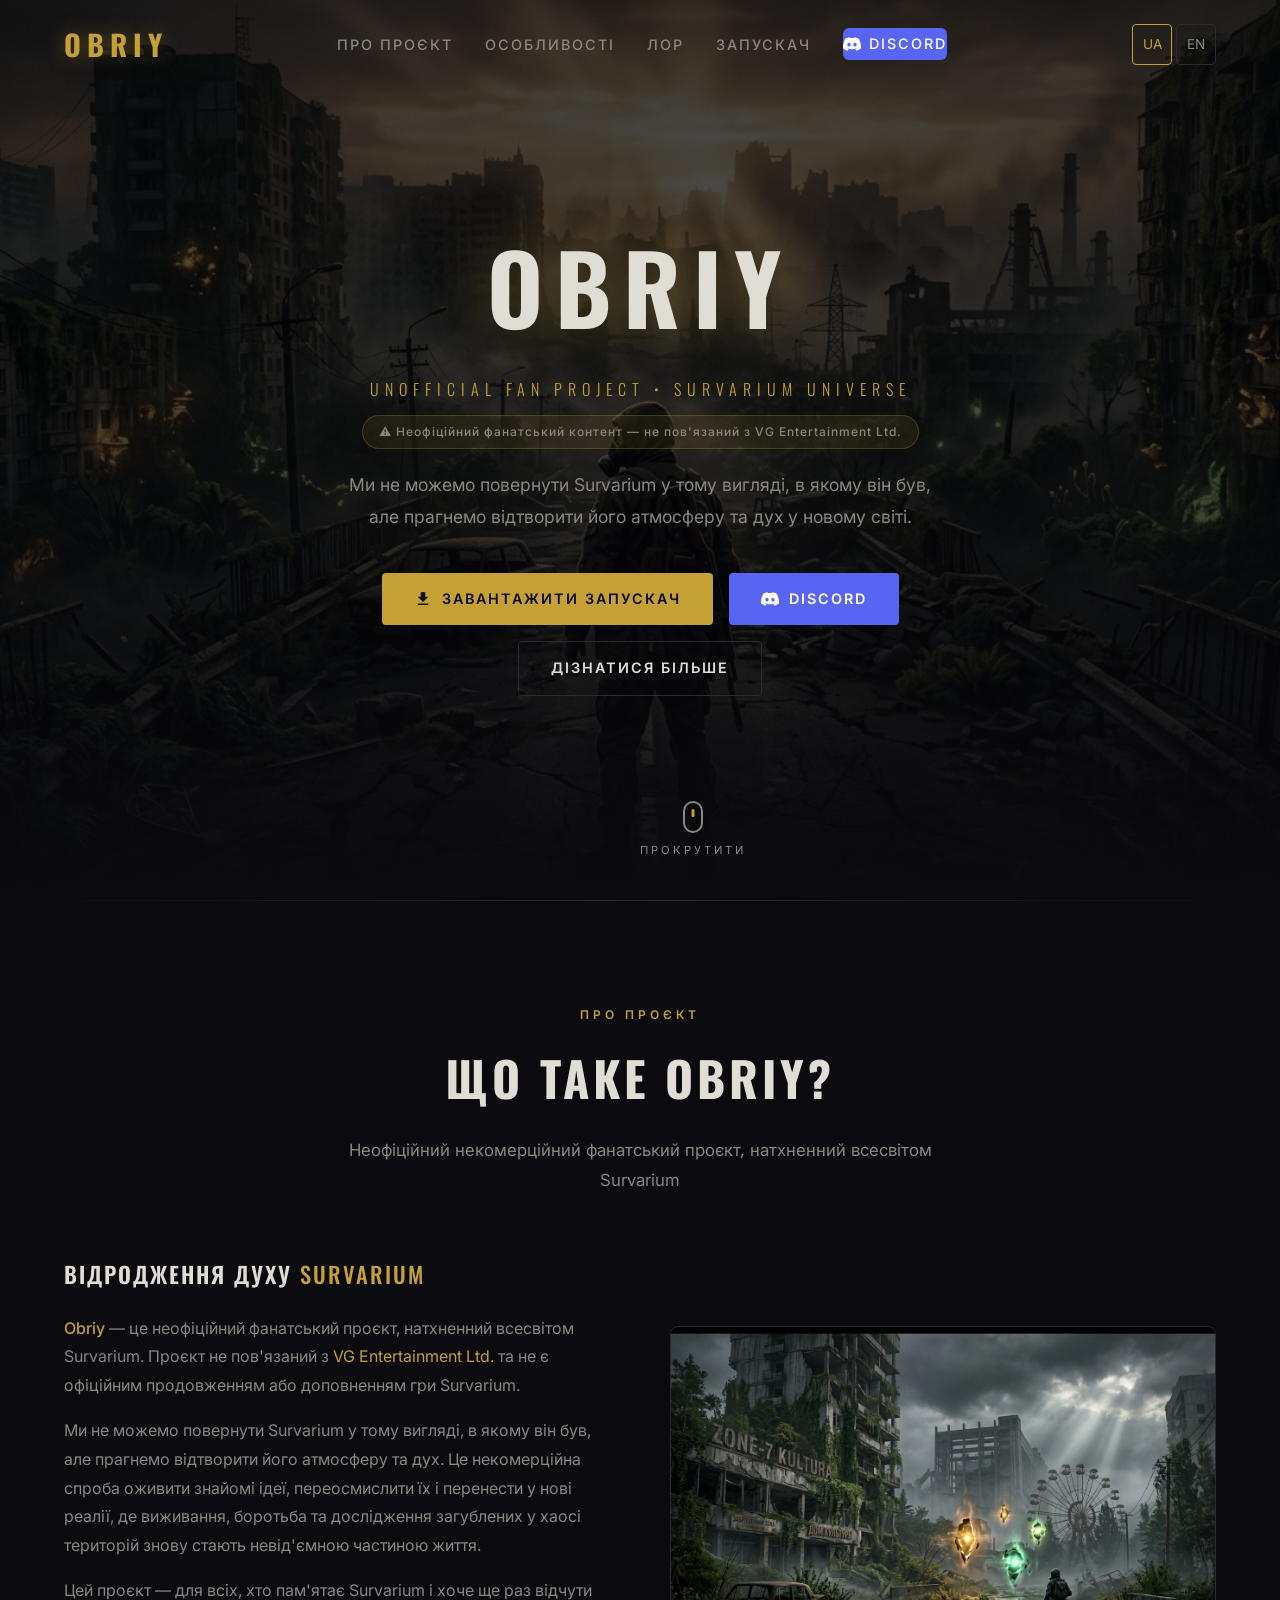
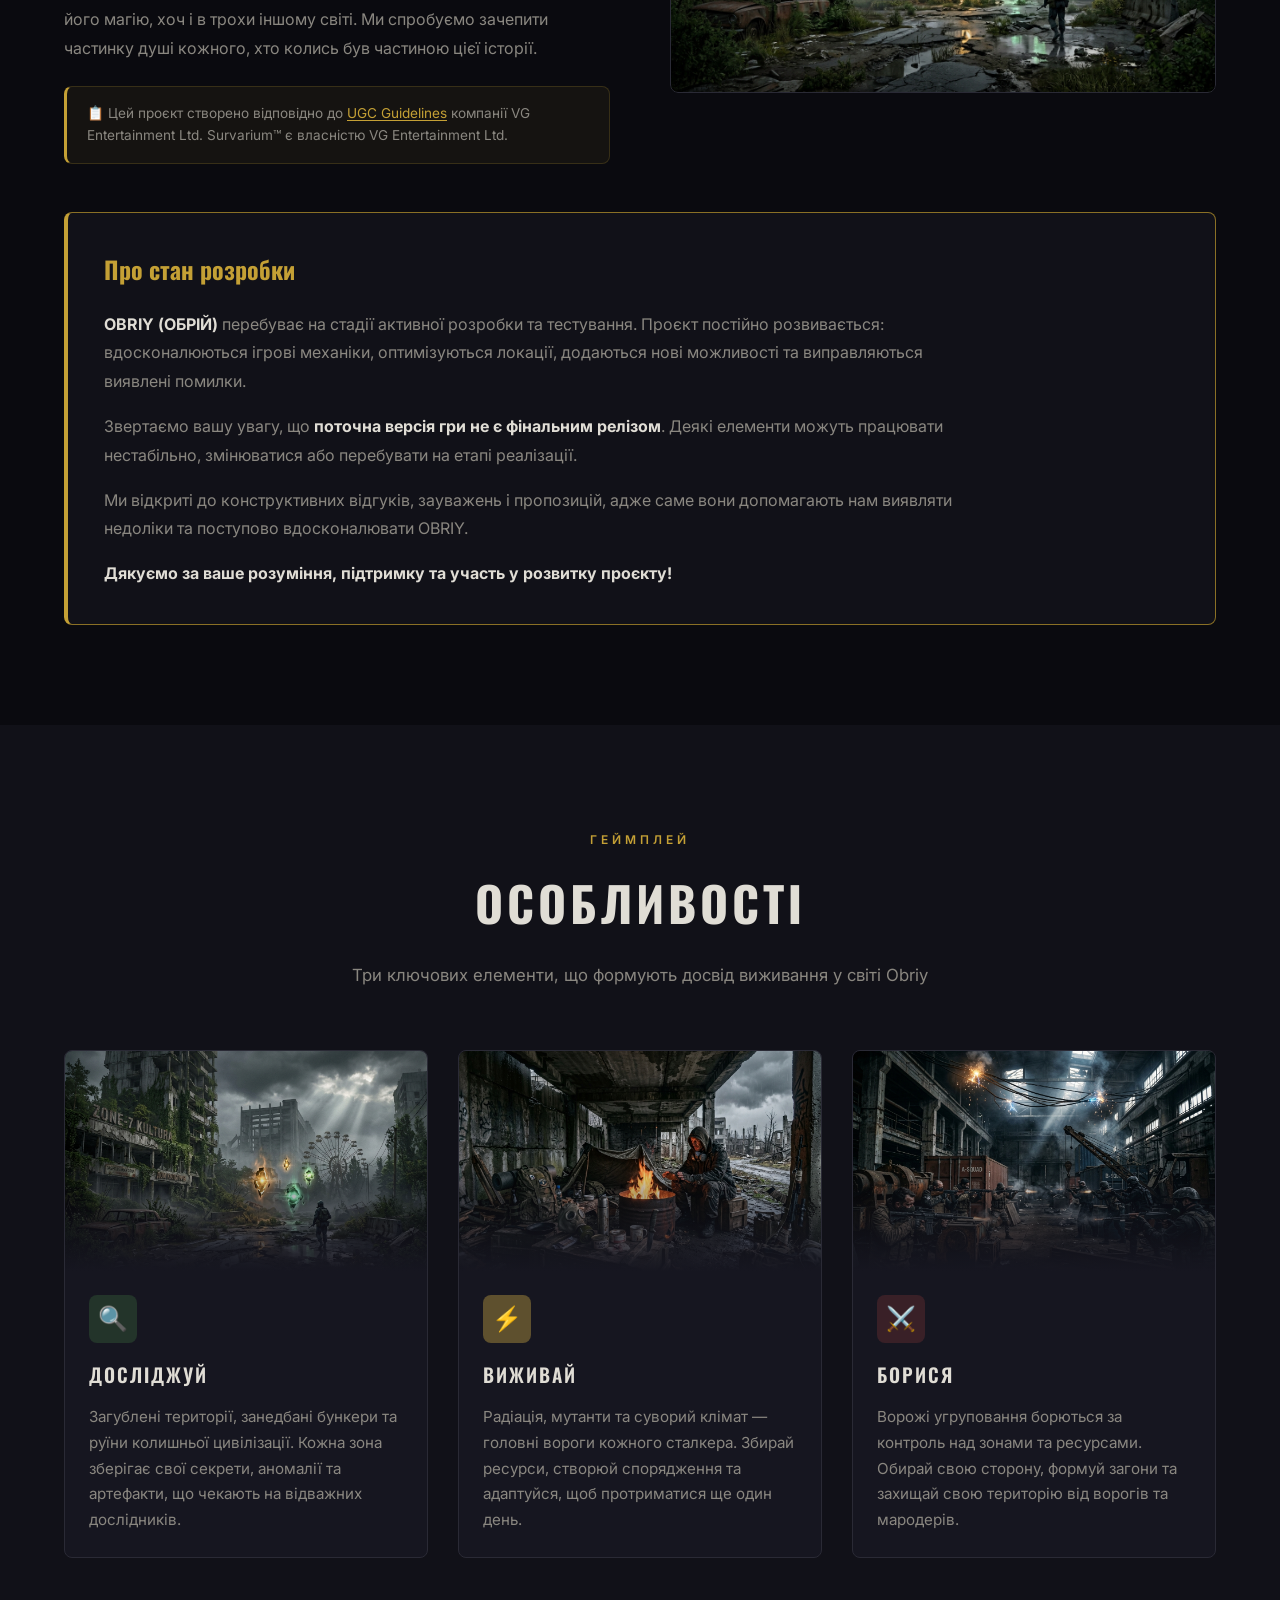
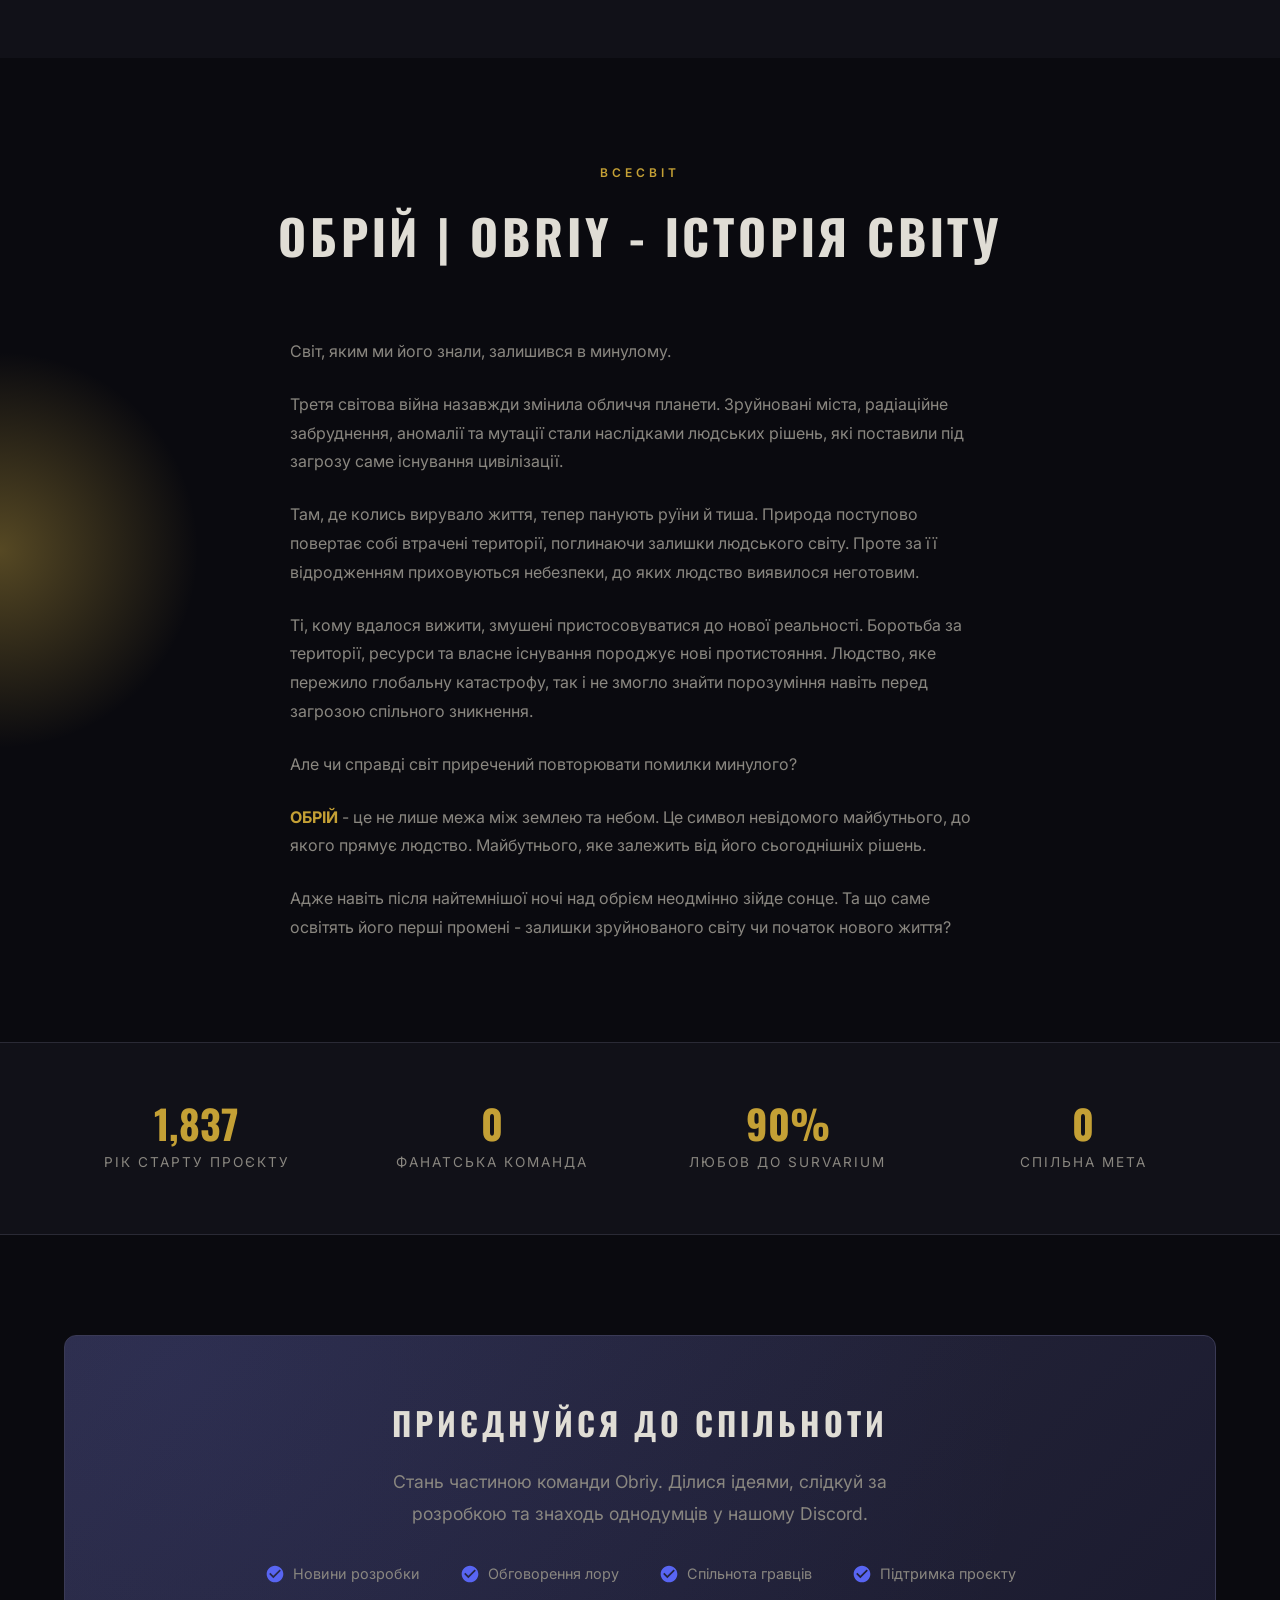
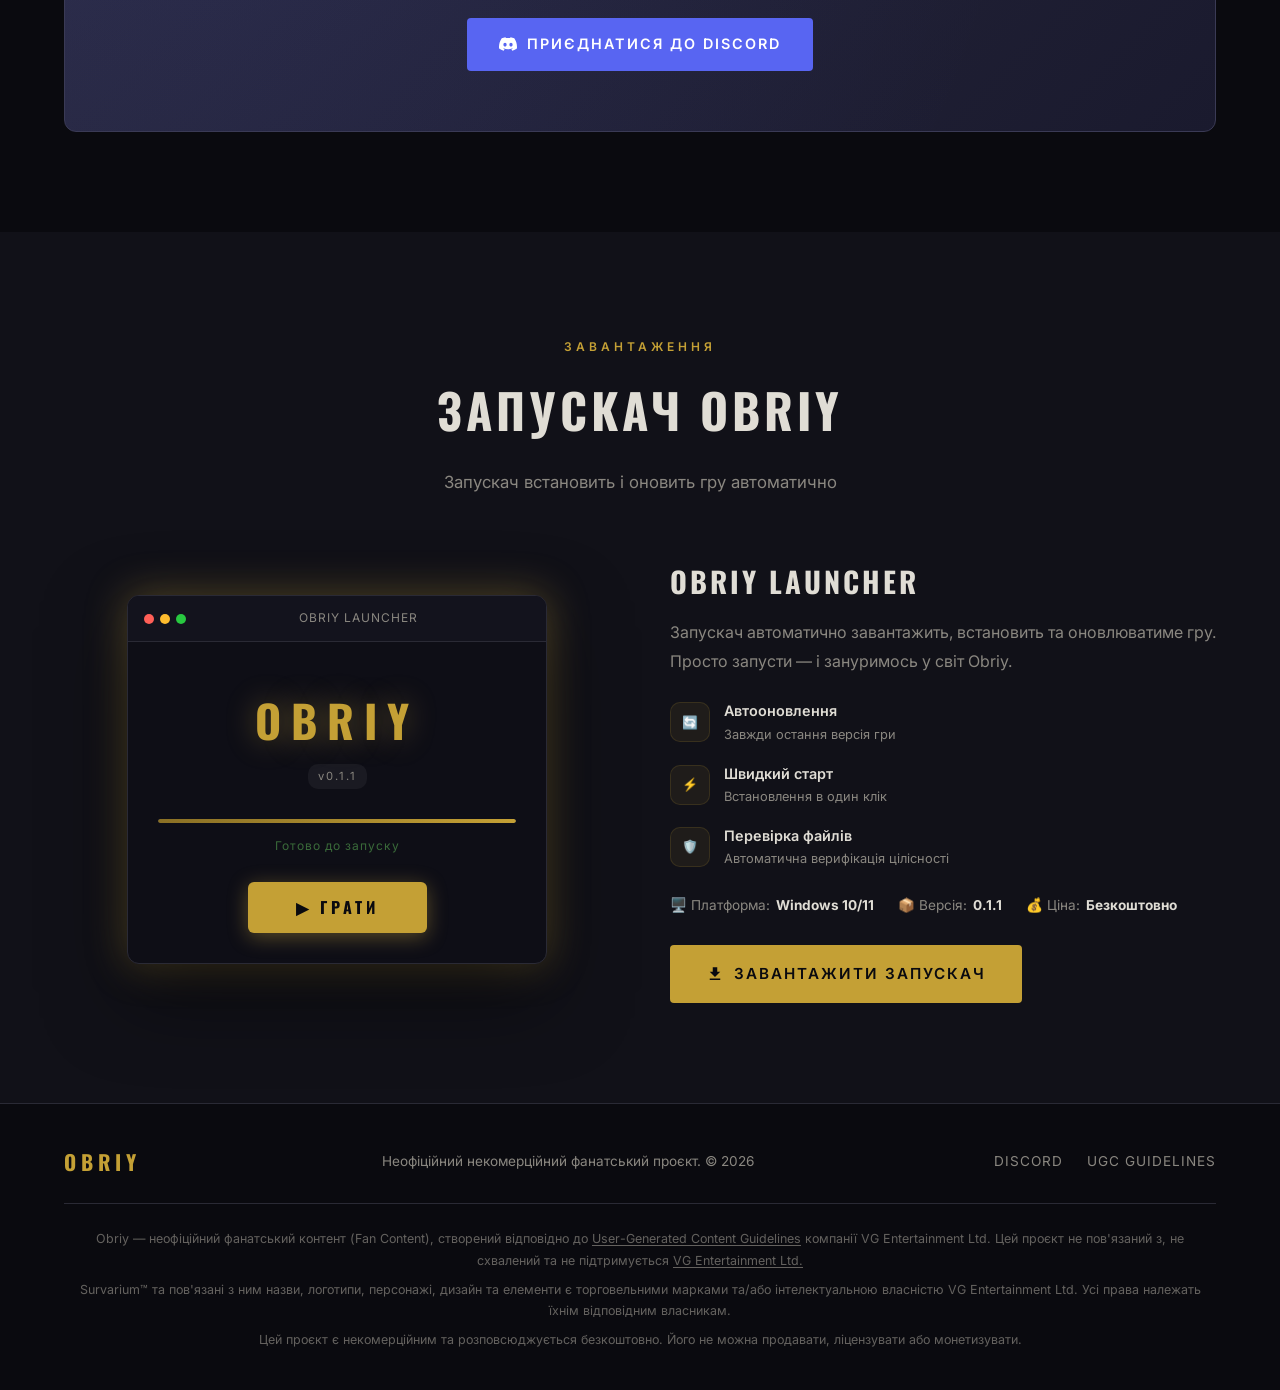
==== commit e48eadc6: "Оновлення сайту: локалізація, історія світу та запускач" ====
--- a/index.html
+++ b/index.html
@@ -1,475 +1,461 @@
-<!DOCTYPE html>
-<html lang="uk">
-<head>
-  <meta charset="UTF-8">
-  <meta name="viewport" content="width=device-width, initial-scale=1.0">
-  <title>OBRIY — Неофіційний фанатський проєкт | Натхненний Survarium</title>
-  <meta name="description" content="Obriy — неофіційний некомерційний фанатський проєкт, натхненний всесвітом Survarium. Не пов'язаний з VG Entertainment Ltd. Створено відповідно до UGC Guidelines.">
-  <meta name="keywords" content="Obriy, Обрій, Survarium, fan project, fan content, unofficial, survival, post-apocalyptic, game">
-
-  <!-- Open Graph -->
-  <meta property="og:title" content="OBRIY — Unofficial Fan Project | Inspired by Survarium">
-  <meta property="og:description" content="Obriy — unofficial, non-commercial fan project inspired by the Survarium universe. Not affiliated with or endorsed by VG Entertainment Ltd.">
-  <meta property="og:image" content="images/hero-bg.jpg">
-  <meta property="og:type" content="website">
-
-  <!-- Fonts -->
-  <link rel="preconnect" href="https://fonts.googleapis.com">
-  <link rel="preconnect" href="https://fonts.gstatic.com" crossorigin>
-  <link href="https://fonts.googleapis.com/css2?family=Inter:wght@300;400;500;600;700&family=Oswald:wght@300;400;500;600;700&display=swap" rel="stylesheet">
-
-  <!-- Favicon -->
-  <link rel="icon" type="image/svg+xml" href="data:image/svg+xml,%3Csvg xmlns='http://www.w3.org/2000/svg' viewBox='0 0 100 100'%3E%3Ctext y='.9em' font-size='90'%3E🌄%3C/text%3E%3C/svg%3E">
-
-  <!-- Styles -->
-  <link rel="stylesheet" href="css/style.css">
-
-  <style>
-    body { overflow: hidden; }
-  </style>
-</head>
-<body>
-
-  <!-- ===== PRELOADER ===== -->
-  <div id="preloader">
-    <div class="preloader-inner">
-      <div class="preloader-logo">OBRIY</div>
-      <div class="preloader-bar">
-        <div class="preloader-bar-fill"></div>
-      </div>
-    </div>
-  </div>
-
-  <!-- ===== NAVIGATION ===== -->
-  <nav class="navbar" role="navigation" aria-label="Головна навігація">
-    <div class="container">
-      <a href="#" class="nav-logo">OBRIY</a>
-
-      <ul class="nav-links">
-        <li><a href="#about">Про проєкт</a></li>
-        <li><a href="#features">Особливості</a></li>
-        <li><a href="#lore">Лор</a></li>
-        <li><a href="#download">Запускач</a></li>
-        <li>
-          <a href="https://discord.gg/PwtxGY5gH5" target="_blank" rel="noopener" class="nav-discord">
-            <svg viewBox="0 0 24 24" xmlns="http://www.w3.org/2000/svg">
-              <path d="M20.317 4.37a19.791 19.791 0 0 0-4.885-1.515.074.074 0 0 0-.079.037c-.21.375-.444.864-.608 1.25a18.27 18.27 0 0 0-5.487 0 12.64 12.64 0 0 0-.617-1.25.077.077 0 0 0-.079-.037A19.736 19.736 0 0 0 3.677 4.37a.07.07 0 0 0-.032.027C.533 9.046-.32 13.58.099 18.057a.082.082 0 0 0 .031.057 19.9 19.9 0 0 0 5.993 3.03.078.078 0 0 0 .084-.028 14.09 14.09 0 0 0 1.226-1.994.076.076 0 0 0-.041-.106 13.107 13.107 0 0 1-1.872-.892.077.077 0 0 1-.008-.128 10.2 10.2 0 0 0 .372-.292.074.074 0 0 1 .077-.01c3.928 1.793 8.18 1.793 12.062 0a.074.074 0 0 1 .078.01c.12.098.246.198.373.292a.077.077 0 0 1-.006.127 12.299 12.299 0 0 1-1.873.892.077.077 0 0 0-.041.107c.36.698.772 1.362 1.225 1.993a.076.076 0 0 0 .084.028 19.839 19.839 0 0 0 6.002-3.03.077.077 0 0 0 .032-.054c.5-5.177-.838-9.674-3.549-13.66a.061.061 0 0 0-.031-.03zM8.02 15.33c-1.183 0-2.157-1.085-2.157-2.419 0-1.333.956-2.419 2.157-2.419 1.21 0 2.176 1.095 2.157 2.42 0 1.333-.956 2.418-2.157 2.418zm7.975 0c-1.183 0-2.157-1.085-2.157-2.419 0-1.333.956-2.419 2.157-2.419 1.21 0 2.176 1.095 2.157 2.42 0 1.333-.947 2.418-2.157 2.418z"/>
-            </svg>
-            Discord
-          </a>
-        </li>
-      </ul>
-
-      <div class="nav-toggle" aria-label="Відкрити меню">
-        <span></span>
-        <span></span>
-        <span></span>
-      </div>
-    </div>
-  </nav>
-
-  <!-- ===== HERO ===== -->
-  <section class="hero" id="hero">
-    <div class="hero-bg"></div>
-    <div class="hero-overlay"></div>
-
-    <!-- Floating particles -->
-    <div class="hero-particles">
-      <div class="particle"></div>
-      <div class="particle"></div>
-      <div class="particle"></div>
-      <div class="particle"></div>
-      <div class="particle"></div>
-      <div class="particle"></div>
-      <div class="particle"></div>
-      <div class="particle"></div>
-    </div>
-
-    <div class="hero-content">
-      <h1 class="hero-title">OBRIY</h1>
-      <p class="hero-subtitle">Unofficial Fan Project • Survarium Universe</p>
-      <p class="hero-fan-badge">⚠ Неофіційний фанатський контент — не пов'язаний з VG Entertainment Ltd.</p>
-      <p class="hero-description">
-        Ми не можемо повернути Survarium у тому вигляді, в якому він був, 
-        але прагнемо відтворити його атмосферу та дух у новому світі.
-      </p>
-      <div class="hero-actions">
-        <a href="#download" class="btn btn-primary">
-          <svg viewBox="0 0 24 24" xmlns="http://www.w3.org/2000/svg"><path d="M19 9h-4V3H9v6H5l7 7 7-7zM5 18v2h14v-2H5z"/></svg>
-          Завантажити запускач
-        </a>
-        <a href="https://discord.gg/PwtxGY5gH5" target="_blank" rel="noopener" class="btn btn-discord">
-          <svg viewBox="0 0 24 24" xmlns="http://www.w3.org/2000/svg">
-            <path d="M20.317 4.37a19.791 19.791 0 0 0-4.885-1.515.074.074 0 0 0-.079.037c-.21.375-.444.864-.608 1.25a18.27 18.27 0 0 0-5.487 0 12.64 12.64 0 0 0-.617-1.25.077.077 0 0 0-.079-.037A19.736 19.736 0 0 0 3.677 4.37a.07.07 0 0 0-.032.027C.533 9.046-.32 13.58.099 18.057a.082.082 0 0 0 .031.057 19.9 19.9 0 0 0 5.993 3.03.078.078 0 0 0 .084-.028 14.09 14.09 0 0 0 1.226-1.994.076.076 0 0 0-.041-.106 13.107 13.107 0 0 1-1.872-.892.077.077 0 0 1-.008-.128 10.2 10.2 0 0 0 .372-.292.074.074 0 0 1 .077-.01c3.928 1.793 8.18 1.793 12.062 0a.074.074 0 0 1 .078.01c.12.098.246.198.373.292a.077.077 0 0 1-.006.127 12.299 12.299 0 0 1-1.873.892.077.077 0 0 0-.041.107c.36.698.772 1.362 1.225 1.993a.076.076 0 0 0 .084.028 19.839 19.839 0 0 0 6.002-3.03.077.077 0 0 0 .032-.054c.5-5.177-.838-9.674-3.549-13.66a.061.061 0 0 0-.031-.03zM8.02 15.33c-1.183 0-2.157-1.085-2.157-2.419 0-1.333.956-2.419 2.157-2.419 1.21 0 2.176 1.095 2.157 2.42 0 1.333-.956 2.418-2.157 2.418zm7.975 0c-1.183 0-2.157-1.085-2.157-2.419 0-1.333.956-2.419 2.157-2.419 1.21 0 2.176 1.095 2.157 2.42 0 1.333-.947 2.418-2.157 2.418z"/>
-          </svg>
-          Discord
-        </a>
-        <a href="#about" class="btn btn-outline">Дізнатися більше</a>
-      </div>
-    </div>
-
-    <div class="scroll-indicator">
-      <div class="mouse"></div>
-      <span>Прокрутити</span>
-    </div>
-  </section>
-
-  <!-- ===== ABOUT ===== -->
-  <section class="about section-padding" id="about">
-    <div class="container">
-      <div class="section-header reveal">
-        <span class="section-tag">Про проєкт</span>
-        <h2 class="section-title">Що таке Obriy?</h2>
-        <p class="section-desc">
-          Неофіційний некомерційний фанатський проєкт, натхненний всесвітом Survarium
-        </p>
-      </div>
-
-      <div class="about-grid">
-        <div class="about-text reveal">
-          <h3>Відродження духу <span class="highlight">Survarium</span></h3>
-          <p>
-            <span class="highlight">Obriy</span> — це неофіційний фанатський проєкт, 
-            натхненний всесвітом Survarium. Проєкт не пов'язаний з 
-            <a href="https://vgentertainment.com" target="_blank" rel="noopener">VG Entertainment Ltd.</a> 
-            та не є офіційним продовженням або доповненням гри Survarium.
-          </p>
-          <p>
-            Ми не можемо повернути Survarium у тому вигляді, в якому він був, 
-            але прагнемо відтворити його атмосферу та дух. Це некомерційна спроба 
-            оживити знайомі ідеї, переосмислити їх і перенести у нові реалії, 
-            де виживання, боротьба та дослідження загублених у хаосі територій 
-            знову стають невід'ємною частиною життя.
-          </p>
-          <p>
-            Цей проєкт — для всіх, хто пам'ятає Survarium і хоче ще раз відчути його магію, 
-            хоч і в трохи іншому світі. Ми спробуємо зачепити частинку душі кожного, 
-            хто колись був частиною цієї історії.
-          </p>
-          <div class="ugc-notice">
-            <p>
-              📋 Цей проєкт створено відповідно до 
-              <a href="https://vgentertainment.com/ugc-guidelines/" target="_blank" rel="noopener">UGC Guidelines</a> 
-              компанії VG Entertainment Ltd. Survarium™ є власністю VG Entertainment Ltd.
-            </p>
-          </div>
-        </div>
-        <div class="about-image reveal reveal-delay-2">
-          <img src="images/feature-explore.jpg" alt="Таємничі території Obriy" loading="lazy">
-        </div>
-      </div>
-    </div>
-  </section>
-
-  <!-- ===== FEATURES ===== -->
-  <section class="features section-padding" id="features">
-    <div class="container">
-      <div class="section-header reveal">
-        <span class="section-tag">Геймплей</span>
-        <h2 class="section-title">Особливості</h2>
-        <p class="section-desc">
-          Три ключових елементи, що формують досвід виживання у світі Obriy
-        </p>
-      </div>
-
-      <div class="features-grid">
-        <!-- Feature 1: Explore -->
-        <div class="feature-card reveal reveal-delay-1">
-          <div class="feature-card-image">
-            <img src="images/feature-explore.jpg" alt="Дослідження зон" loading="lazy">
-          </div>
-          <div class="feature-card-content">
-            <div class="feature-icon explore">🔍</div>
-            <h3>Досліджуй</h3>
-            <p>
-              Загублені території, занедбані бункери та руїни колишньої цивілізації. 
-              Кожна зона зберігає свої секрети, аномалії та артефакти, 
-              що чекають на відважних дослідників.
-            </p>
-          </div>
-        </div>
-
-        <!-- Feature 2: Survive -->
-        <div class="feature-card reveal reveal-delay-2">
-          <div class="feature-card-image">
-            <img src="images/feature-survive.jpg" alt="Виживання" loading="lazy">
-          </div>
-          <div class="feature-card-content">
-            <div class="feature-icon survive">⚡</div>
-            <h3>Виживай</h3>
-            <p>
-              Радіація, мутанти та суворий клімат — головні вороги кожного сталкера. 
-              Збирай ресурси, створюй спорядження та адаптуйся, 
-              щоб протриматися ще один день.
-            </p>
-          </div>
-        </div>
-
-        <!-- Feature 3: Fight -->
-        <div class="feature-card reveal reveal-delay-3">
-          <div class="feature-card-image">
-            <img src="images/feature-fight.jpg" alt="Боротьба" loading="lazy">
-          </div>
-          <div class="feature-card-content">
-            <div class="feature-icon fight">⚔️</div>
-            <h3>Борися</h3>
-            <p>
-              Ворожі угруповання борються за контроль над зонами та ресурсами. 
-              Обирай свою сторону, формуй загони та захищай свою територію 
-              від ворогів та мародерів.
-            </p>
-          </div>
-        </div>
-      </div>
-    </div>
-  </section>
-
-  <!-- ===== LORE ===== -->
-  <section class="lore section-padding" id="lore">
-    <div class="container">
-      <div class="lore-content">
-        <div class="section-header reveal">
-          <span class="section-tag">Всесвіт</span>
-          <h2 class="section-title">Хронологія подій</h2>
-          <p class="section-desc">
-            Як світ Obriy поступово занурився в хаос та нову реальність
-          </p>
-        </div>
-
-        <div class="lore-timeline">
-          <div class="lore-item reveal">
-            <h4>Катастрофа</h4>
-            <p>
-              Серія техногенних аварій та природних аномалій призвела до незворотних змін 
-              у навколишньому середовищі. Великі території стали непридатними для життя, 
-              а флора та фауна почали мутувати непередбачуваним чином.
-            </p>
-          </div>
-          <div class="lore-item reveal reveal-delay-1">
-            <h4>Зони відчуження</h4>
-            <p>
-              Уряди встановили карантинні периметри навколо заражених територій. 
-              Але зони продовжували розширюватися, поглинаючи міста та села. 
-              Цивілізація у звичному розумінні припинила своє існування.
-            </p>
-          </div>
-          <div class="lore-item reveal reveal-delay-2">
-            <h4>Епоха фракцій</h4>
-            <p>
-              З хаосу виникли нові угруповання — від наукових експедицій до бандитських кланів. 
-              Кожна фракція має свою мету: одні шукають шлях до порятунку, 
-              інші — до влади над останніми ресурсами.
-            </p>
-          </div>
-          <div class="lore-item reveal reveal-delay-3">
-            <h4>Obriy — Новий горизонт</h4>
-            <p>
-              На межі виживання та відчаю з'являються чутки про «Обрій» — місце за межами зон, 
-              де природа нібито відновлюється. Ніхто не знає, чи це правда, але надія 
-              стає найдорожчою валютою нового світу.
-            </p>
-          </div>
-        </div>
-      </div>
-    </div>
-  </section>
-
-  <!-- ===== STATS ===== -->
-  <section class="stats" id="stats">
-    <div class="container">
-      <div class="stats-grid">
-        <div class="stat-item reveal">
-          <div class="stat-number" data-target="2025" data-suffix="">0</div>
-          <div class="stat-label">Рік старту проєкту</div>
-        </div>
-        <div class="stat-item reveal reveal-delay-1">
-          <div class="stat-number" data-target="1" data-suffix="">0</div>
-          <div class="stat-label">Фанатська команда</div>
-        </div>
-        <div class="stat-item reveal reveal-delay-2">
-          <div class="stat-number" data-target="100" data-suffix="%">0</div>
-          <div class="stat-label">Любов до Survarium</div>
-        </div>
-        <div class="stat-item reveal reveal-delay-3">
-          <div class="stat-number" data-target="1" data-suffix="">0</div>
-          <div class="stat-label">Спільна мета</div>
-        </div>
-      </div>
-    </div>
-  </section>
-
-  <!-- ===== COMMUNITY / DISCORD ===== -->
-  <section class="community section-padding" id="community">
-    <div class="container">
-      <div class="community-card reveal">
-        <h2>Приєднуйся до спільноти</h2>
-        <p>
-          Стань частиною команди Obriy. Ділися ідеями, слідкуй за розробкою 
-          та знаходь однодумців у нашому Discord.
-        </p>
-
-        <div class="discord-features">
-          <div class="discord-feature">
-            <svg viewBox="0 0 24 24" xmlns="http://www.w3.org/2000/svg">
-              <path d="M12 2C6.48 2 2 6.48 2 12s4.48 10 10 10 10-4.48 10-10S17.52 2 12 2zm-2 15l-5-5 1.41-1.41L10 14.17l7.59-7.59L19 8l-9 9z"/>
-            </svg>
-            Новини розробки
-          </div>
-          <div class="discord-feature">
-            <svg viewBox="0 0 24 24" xmlns="http://www.w3.org/2000/svg">
-              <path d="M12 2C6.48 2 2 6.48 2 12s4.48 10 10 10 10-4.48 10-10S17.52 2 12 2zm-2 15l-5-5 1.41-1.41L10 14.17l7.59-7.59L19 8l-9 9z"/>
-            </svg>
-            Обговорення лору
-          </div>
-          <div class="discord-feature">
-            <svg viewBox="0 0 24 24" xmlns="http://www.w3.org/2000/svg">
-              <path d="M12 2C6.48 2 2 6.48 2 12s4.48 10 10 10 10-4.48 10-10S17.52 2 12 2zm-2 15l-5-5 1.41-1.41L10 14.17l7.59-7.59L19 8l-9 9z"/>
-            </svg>
-            Спільнота гравців
-          </div>
-          <div class="discord-feature">
-            <svg viewBox="0 0 24 24" xmlns="http://www.w3.org/2000/svg">
-              <path d="M12 2C6.48 2 2 6.48 2 12s4.48 10 10 10 10-4.48 10-10S17.52 2 12 2zm-2 15l-5-5 1.41-1.41L10 14.17l7.59-7.59L19 8l-9 9z"/>
-            </svg>
-            Підтримка проєкту
-          </div>
-        </div>
-
-        <a href="https://discord.gg/PwtxGY5gH5" target="_blank" rel="noopener" class="btn btn-discord">
-          <svg viewBox="0 0 24 24" xmlns="http://www.w3.org/2000/svg">
-            <path d="M20.317 4.37a19.791 19.791 0 0 0-4.885-1.515.074.074 0 0 0-.079.037c-.21.375-.444.864-.608 1.25a18.27 18.27 0 0 0-5.487 0 12.64 12.64 0 0 0-.617-1.25.077.077 0 0 0-.079-.037A19.736 19.736 0 0 0 3.677 4.37a.07.07 0 0 0-.032.027C.533 9.046-.32 13.58.099 18.057a.082.082 0 0 0 .031.057 19.9 19.9 0 0 0 5.993 3.03.078.078 0 0 0 .084-.028 14.09 14.09 0 0 0 1.226-1.994.076.076 0 0 0-.041-.106 13.107 13.107 0 0 1-1.872-.892.077.077 0 0 1-.008-.128 10.2 10.2 0 0 0 .372-.292.074.074 0 0 1 .077-.01c3.928 1.793 8.18 1.793 12.062 0a.074.074 0 0 1 .078.01c.12.098.246.198.373.292a.077.077 0 0 1-.006.127 12.299 12.299 0 0 1-1.873.892.077.077 0 0 0-.041.107c.36.698.772 1.362 1.225 1.993a.076.076 0 0 0 .084.028 19.839 19.839 0 0 0 6.002-3.03.077.077 0 0 0 .032-.054c.5-5.177-.838-9.674-3.549-13.66a.061.061 0 0 0-.031-.03zM8.02 15.33c-1.183 0-2.157-1.085-2.157-2.419 0-1.333.956-2.419 2.157-2.419 1.21 0 2.176 1.095 2.157 2.42 0 1.333-.956 2.418-2.157 2.418zm7.975 0c-1.183 0-2.157-1.085-2.157-2.419 0-1.333.956-2.419 2.157-2.419 1.21 0 2.176 1.095 2.157 2.42 0 1.333-.947 2.418-2.157 2.418z"/>
-          </svg>
-          Приєднатися до Discord
-        </a>
-      </div>
-    </div>
-  </section>
-
-  <!-- ===== DOWNLOAD LAUNCHER ===== -->
-  <section class="download section-padding" id="download">
-    <div class="container">
-      <div class="section-header reveal">
-        <span class="section-tag">Завантаження</span>
-        <h2 class="section-title">Запускач Obriy</h2>
-        <p class="section-desc">
-          Завантаж офіційний запускач — він встановить і оновить гру автоматично
-        </p>
-      </div>
-
-      <div class="download-launcher reveal">
-        <!-- Launcher visual -->
-        <div class="launcher-preview">
-          <div class="launcher-window">
-            <div class="launcher-titlebar">
-              <div class="launcher-dots">
-                <span></span><span></span><span></span>
-              </div>
-              <span class="launcher-titlebar-text">Obriy Launcher</span>
-              <div></div>
-            </div>
-            <div class="launcher-body">
-              <div class="launcher-logo-area">
-                <span class="launcher-logo-text">OBRIY</span>
-                <span class="launcher-version">v1.0</span>
-              </div>
-              <div class="launcher-progress">
-                <div class="launcher-progress-bar">
-                  <div class="launcher-progress-fill"></div>
-                </div>
-                <span class="launcher-progress-label">Готово до запуску</span>
-              </div>
-              <div class="launcher-play-btn">▶ ГРАТИ</div>
-            </div>
-          </div>
-        </div>
-
-        <!-- Launcher info -->
-        <div class="launcher-info">
-          <h3>Obriy Launcher</h3>
-          <p>
-            Запускач автоматично завантажить, встановить та оновлюватиме гру. 
-            Просто запусти — і зануримось у світ Obriy.
-          </p>
-
-          <div class="launcher-features">
-            <div class="launcher-feature">
-              <span class="launcher-feature-icon">🔄</span>
-              <div>
-                <strong>Автооновлення</strong>
-                <span>Завжди остання версія гри</span>
-              </div>
-            </div>
-            <div class="launcher-feature">
-              <span class="launcher-feature-icon">⚡</span>
-              <div>
-                <strong>Швидкий старт</strong>
-                <span>Встановлення в один клік</span>
-              </div>
-            </div>
-            <div class="launcher-feature">
-              <span class="launcher-feature-icon">🛡️</span>
-              <div>
-                <strong>Перевірка файлів</strong>
-                <span>Автоматична верифікація цілісності</span>
-              </div>
-            </div>
-          </div>
-
-          <div class="download-meta">
-            <span>🖥️ Платформа: <strong>Windows 10/11</strong></span>
-            <span>📦 Розмір: <strong>~15 MB</strong></span>
-            <span>💰 Ціна: <strong>Безкоштовно</strong></span>
-          </div>
-
-          <div class="download-actions">
-            <a href="https://drive.google.com/file/d/1UTmRkOX2iZ-ACycBd8rD-JXq78KioS4t/view?usp=drive_link" target="_blank" rel="noopener" class="btn btn-primary btn-lg">
-              <svg viewBox="0 0 24 24" xmlns="http://www.w3.org/2000/svg"><path d="M19 9h-4V3H9v6H5l7 7 7-7zM5 18v2h14v-2H5z"/></svg>
-              Завантажити запускач
-            </a>
-            <a href="https://fex.net/uk/s/rybddrk" target="_blank" rel="noopener" class="btn btn-outline">
-              <svg viewBox="0 0 24 24" xmlns="http://www.w3.org/2000/svg"><path d="M19 9h-4V3H9v6H5l7 7 7-7zM5 18v2h14v-2H5z"/></svg>
-              Дзеркало (FEX.NET)
-            </a>
-          </div>
-        </div>
-      </div>
-    </div>
-  </section>
-
-  <!-- ===== FOOTER ===== -->
-  <footer class="footer">
-    <div class="container">
-      <div class="footer-content">
-        <div class="footer-logo">OBRIY</div>
-        <div class="footer-text">
-          Неофіційний некомерційний фанатський проєкт. &copy; 2026
-        </div>
-        <div class="footer-links">
-          <a href="https://discord.gg/PwtxGY5gH5" target="_blank" rel="noopener">Discord</a>
-          <a href="https://vgentertainment.com/ugc-guidelines/" target="_blank" rel="noopener">UGC Guidelines</a>
-        </div>
-      </div>
-      <div class="footer-legal">
-        <p>
-          Obriy — неофіційний фанатський контент (Fan Content), створений відповідно до 
-          <a href="https://vgentertainment.com/ugc-guidelines/" target="_blank" rel="noopener">User-Generated Content Guidelines</a> 
-          компанії VG Entertainment Ltd. Цей проєкт не пов'язаний з, не схвалений та не підтримується 
-          <a href="https://vgentertainment.com" target="_blank" rel="noopener">VG Entertainment Ltd.</a>
-        </p>
-        <p>
-          Survarium™ та пов'язані з ним назви, логотипи, персонажі, дизайн та елементи є 
-          торговельними марками та/або інтелектуальною власністю VG Entertainment Ltd. 
-          Усі права належать їхнім відповідним власникам.
-        </p>
-        <p>
-          Цей проєкт є некомерційним та розповсюджується безкоштовно. 
-          Його не можна продавати, ліцензувати або монетизувати.
-        </p>
-      </div>
-    </div>
-  </footer>
-
-  <!-- Scripts -->
-  <script src="js/main.js"></script>
-</body>
-</html>
+<!DOCTYPE html>
+<html lang="uk">
+<head>
+  <meta charset="UTF-8">
+  <meta name="viewport" content="width=device-width, initial-scale=1.0">
+  <title>OBRIY — Неофіційний фанатський проєкт | Натхненний Survarium</title>
+  <meta name="description" content="Obriy — неофіційний некомерційний фанатський проєкт, натхненний всесвітом Survarium. Не пов'язаний з VG Entertainment Ltd. Створено відповідно до UGC Guidelines.">
+  <meta name="keywords" content="Obriy, Обрій, Survarium, fan project, fan content, unofficial, survival, post-apocalyptic, game">
+
+  <!-- Open Graph -->
+  <meta property="og:title" content="OBRIY — Unofficial Fan Project | Inspired by Survarium">
+  <meta property="og:description" content="Obriy — unofficial, non-commercial fan project inspired by the Survarium universe. Not affiliated with or endorsed by VG Entertainment Ltd.">
+  <meta property="og:image" content="images/hero-bg.jpg">
+  <meta property="og:type" content="website">
+
+  <!-- Fonts -->
+  <link rel="preconnect" href="https://fonts.googleapis.com">
+  <link rel="preconnect" href="https://fonts.gstatic.com" crossorigin>
+  <link href="https://fonts.googleapis.com/css2?family=Inter:wght@300;400;500;600;700&family=Oswald:wght@300;400;500;600;700&display=swap" rel="stylesheet">
+
+  <!-- Favicon -->
+  <link rel="icon" type="image/svg+xml" href="data:image/svg+xml,%3Csvg xmlns='http://www.w3.org/2000/svg' viewBox='0 0 100 100'%3E%3Ctext y='.9em' font-size='90'%3E🌄%3C/text%3E%3C/svg%3E">
+
+  <link rel="alternate" hreflang="uk" href="index.html">
+  <link rel="alternate" hreflang="en" href="en.html">
+  <script src="js/language.js"></script>
+
+  <!-- Styles -->
+  <link rel="stylesheet" href="css/style.css">
+
+  <style>
+    body { overflow: hidden; }
+  </style>
+</head>
+<body>
+
+  <!-- ===== PRELOADER ===== -->
+  <div id="preloader">
+    <div class="preloader-inner">
+      <div class="preloader-logo">OBRIY</div>
+      <div class="preloader-bar">
+        <div class="preloader-bar-fill"></div>
+      </div>
+    </div>
+  </div>
+
+  <!-- ===== NAVIGATION ===== -->
+  <nav class="navbar" role="navigation" aria-label="Головна навігація">
+    <div class="container">
+      <a href="#" class="nav-logo">OBRIY</a>
+
+      <ul class="nav-links">
+        <li><a href="#about">Про проєкт</a></li>
+        <li><a href="#features">Особливості</a></li>
+        <li><a href="#lore">Лор</a></li>
+        <li><a href="#download">Запускач</a></li>
+        <li>
+          <a href="https://discord.gg/PwtxGY5gH5" target="_blank" rel="noopener" class="nav-discord">
+            <svg viewBox="0 0 24 24" xmlns="http://www.w3.org/2000/svg">
+              <path d="M20.317 4.37a19.791 19.791 0 0 0-4.885-1.515.074.074 0 0 0-.079.037c-.21.375-.444.864-.608 1.25a18.27 18.27 0 0 0-5.487 0 12.64 12.64 0 0 0-.617-1.25.077.077 0 0 0-.079-.037A19.736 19.736 0 0 0 3.677 4.37a.07.07 0 0 0-.032.027C.533 9.046-.32 13.58.099 18.057a.082.082 0 0 0 .031.057 19.9 19.9 0 0 0 5.993 3.03.078.078 0 0 0 .084-.028 14.09 14.09 0 0 0 1.226-1.994.076.076 0 0 0-.041-.106 13.107 13.107 0 0 1-1.872-.892.077.077 0 0 1-.008-.128 10.2 10.2 0 0 0 .372-.292.074.074 0 0 1 .077-.01c3.928 1.793 8.18 1.793 12.062 0a.074.074 0 0 1 .078.01c.12.098.246.198.373.292a.077.077 0 0 1-.006.127 12.299 12.299 0 0 1-1.873.892.077.077 0 0 0-.041.107c.36.698.772 1.362 1.225 1.993a.076.076 0 0 0 .084.028 19.839 19.839 0 0 0 6.002-3.03.077.077 0 0 0 .032-.054c.5-5.177-.838-9.674-3.549-13.66a.061.061 0 0 0-.031-.03zM8.02 15.33c-1.183 0-2.157-1.085-2.157-2.419 0-1.333.956-2.419 2.157-2.419 1.21 0 2.176 1.095 2.157 2.42 0 1.333-.956 2.418-2.157 2.418zm7.975 0c-1.183 0-2.157-1.085-2.157-2.419 0-1.333.956-2.419 2.157-2.419 1.21 0 2.176 1.095 2.157 2.42 0 1.333-.947 2.418-2.157 2.418z"/>
+            </svg>
+            Discord
+          </a>
+        </li>
+      </ul>
+
+      <div class="language-switch" role="group" aria-label="Мова сайту">
+        <a href="index.html?lang=uk" lang="uk" hreflang="uk" data-language="uk" aria-current="true">UA</a>
+        <a href="en.html?lang=en" lang="en" hreflang="en" data-language="en" >EN</a>
+      </div>
+
+      <div class="nav-toggle" aria-label="Відкрити меню">
+        <span></span>
+        <span></span>
+        <span></span>
+      </div>
+    </div>
+  </nav>
+
+  <!-- ===== HERO ===== -->
+  <section class="hero" id="hero">
+    <div class="hero-bg"></div>
+    <div class="hero-overlay"></div>
+
+    <!-- Floating particles -->
+    <div class="hero-particles">
+      <div class="particle"></div>
+      <div class="particle"></div>
+      <div class="particle"></div>
+      <div class="particle"></div>
+      <div class="particle"></div>
+      <div class="particle"></div>
+      <div class="particle"></div>
+      <div class="particle"></div>
+    </div>
+
+    <div class="hero-content">
+      <h1 class="hero-title">OBRIY</h1>
+      <p class="hero-subtitle">Unofficial Fan Project • Survarium Universe</p>
+      <p class="hero-fan-badge">⚠ Неофіційний фанатський контент — не пов'язаний з VG Entertainment Ltd.</p>
+      <p class="hero-description">
+        Ми не можемо повернути Survarium у тому вигляді, в якому він був, 
+        але прагнемо відтворити його атмосферу та дух у новому світі.
+      </p>
+      <div class="hero-actions">
+        <a href="https://github.com/ObriyGame/Obriy/releases/download/Launcher_Setup_0.1.1/OBRIY_Launcher_Setup_0.1.1.exe" class="btn btn-primary">
+          <svg viewBox="0 0 24 24" xmlns="http://www.w3.org/2000/svg"><path d="M19 9h-4V3H9v6H5l7 7 7-7zM5 18v2h14v-2H5z"/></svg>
+          Завантажити запускач
+        </a>
+        <a href="https://discord.gg/PwtxGY5gH5" target="_blank" rel="noopener" class="btn btn-discord">
+          <svg viewBox="0 0 24 24" xmlns="http://www.w3.org/2000/svg">
+            <path d="M20.317 4.37a19.791 19.791 0 0 0-4.885-1.515.074.074 0 0 0-.079.037c-.21.375-.444.864-.608 1.25a18.27 18.27 0 0 0-5.487 0 12.64 12.64 0 0 0-.617-1.25.077.077 0 0 0-.079-.037A19.736 19.736 0 0 0 3.677 4.37a.07.07 0 0 0-.032.027C.533 9.046-.32 13.58.099 18.057a.082.082 0 0 0 .031.057 19.9 19.9 0 0 0 5.993 3.03.078.078 0 0 0 .084-.028 14.09 14.09 0 0 0 1.226-1.994.076.076 0 0 0-.041-.106 13.107 13.107 0 0 1-1.872-.892.077.077 0 0 1-.008-.128 10.2 10.2 0 0 0 .372-.292.074.074 0 0 1 .077-.01c3.928 1.793 8.18 1.793 12.062 0a.074.074 0 0 1 .078.01c.12.098.246.198.373.292a.077.077 0 0 1-.006.127 12.299 12.299 0 0 1-1.873.892.077.077 0 0 0-.041.107c.36.698.772 1.362 1.225 1.993a.076.076 0 0 0 .084.028 19.839 19.839 0 0 0 6.002-3.03.077.077 0 0 0 .032-.054c.5-5.177-.838-9.674-3.549-13.66a.061.061 0 0 0-.031-.03zM8.02 15.33c-1.183 0-2.157-1.085-2.157-2.419 0-1.333.956-2.419 2.157-2.419 1.21 0 2.176 1.095 2.157 2.42 0 1.333-.956 2.418-2.157 2.418zm7.975 0c-1.183 0-2.157-1.085-2.157-2.419 0-1.333.956-2.419 2.157-2.419 1.21 0 2.176 1.095 2.157 2.42 0 1.333-.947 2.418-2.157 2.418z"/>
+          </svg>
+          Discord
+        </a>
+        <a href="#about" class="btn btn-outline">Дізнатися більше</a>
+      </div>
+    </div>
+
+    <div class="scroll-indicator">
+      <div class="mouse"></div>
+      <span>Прокрутити</span>
+    </div>
+  </section>
+
+  <!-- ===== ABOUT ===== -->
+  <section class="about section-padding" id="about">
+    <div class="container">
+      <div class="section-header reveal">
+        <span class="section-tag">Про проєкт</span>
+        <h2 class="section-title">Що таке Obriy?</h2>
+        <p class="section-desc">
+          Неофіційний некомерційний фанатський проєкт, натхненний всесвітом Survarium
+        </p>
+      </div>
+
+      <div class="about-grid">
+        <div class="about-text reveal">
+          <h3>Відродження духу <span class="highlight">Survarium</span></h3>
+          <p>
+            <span class="highlight">Obriy</span> — це неофіційний фанатський проєкт, 
+            натхненний всесвітом Survarium. Проєкт не пов'язаний з 
+            <a href="https://vgentertainment.com" target="_blank" rel="noopener">VG Entertainment Ltd.</a> 
+            та не є офіційним продовженням або доповненням гри Survarium.
+          </p>
+          <p>
+            Ми не можемо повернути Survarium у тому вигляді, в якому він був, 
+            але прагнемо відтворити його атмосферу та дух. Це некомерційна спроба 
+            оживити знайомі ідеї, переосмислити їх і перенести у нові реалії, 
+            де виживання, боротьба та дослідження загублених у хаосі територій 
+            знову стають невід'ємною частиною життя.
+          </p>
+          <p>
+            Цей проєкт — для всіх, хто пам'ятає Survarium і хоче ще раз відчути його магію, 
+            хоч і в трохи іншому світі. Ми спробуємо зачепити частинку душі кожного, 
+            хто колись був частиною цієї історії.
+          </p>
+          <div class="ugc-notice">
+            <p>
+              📋 Цей проєкт створено відповідно до 
+              <a href="https://vgentertainment.com/ugc-guidelines/" target="_blank" rel="noopener">UGC Guidelines</a> 
+              компанії VG Entertainment Ltd. Survarium™ є власністю VG Entertainment Ltd.
+            </p>
+          </div>
+        </div>
+        <div class="about-image reveal reveal-delay-2">
+          <img src="images/feature-explore.jpg" alt="Таємничі території Obriy" loading="lazy">
+        </div>
+      </div>
+
+      <aside class="development-notice" aria-labelledby="development-title">
+        <h3 id="development-title">Про стан розробки</h3>
+        <p><strong>OBRIY (ОБРІЙ)</strong> перебуває на стадії активної розробки та тестування. Проєкт постійно розвивається: вдосконалюються ігрові механіки, оптимізуються локації, додаються нові можливості та виправляються виявлені помилки.</p>
+        <p>Звертаємо вашу увагу, що <strong>поточна версія гри не є фінальним релізом</strong>. Деякі елементи можуть працювати нестабільно, змінюватися або перебувати на етапі реалізації.</p>
+        <p>Ми відкриті до конструктивних відгуків, зауважень і пропозицій, адже саме вони допомагають нам виявляти недоліки та поступово вдосконалювати OBRIY.</p>
+        <p><strong>Дякуємо за ваше розуміння, підтримку та участь у розвитку проєкту!</strong></p>
+      </aside>
+    </div>
+  </section>
+
+  <!-- ===== FEATURES ===== -->
+  <section class="features section-padding" id="features">
+    <div class="container">
+      <div class="section-header reveal">
+        <span class="section-tag">Геймплей</span>
+        <h2 class="section-title">Особливості</h2>
+        <p class="section-desc">
+          Три ключових елементи, що формують досвід виживання у світі Obriy
+        </p>
+      </div>
+
+      <div class="features-grid">
+        <!-- Feature 1: Explore -->
+        <div class="feature-card reveal reveal-delay-1">
+          <div class="feature-card-image">
+            <img src="images/feature-explore.jpg" alt="Дослідження зон" loading="lazy">
+          </div>
+          <div class="feature-card-content">
+            <div class="feature-icon explore">🔍</div>
+            <h3>Досліджуй</h3>
+            <p>
+              Загублені території, занедбані бункери та руїни колишньої цивілізації. 
+              Кожна зона зберігає свої секрети, аномалії та артефакти, 
+              що чекають на відважних дослідників.
+            </p>
+          </div>
+        </div>
+
+        <!-- Feature 2: Survive -->
+        <div class="feature-card reveal reveal-delay-2">
+          <div class="feature-card-image">
+            <img src="images/feature-survive.jpg" alt="Виживання" loading="lazy">
+          </div>
+          <div class="feature-card-content">
+            <div class="feature-icon survive">⚡</div>
+            <h3>Виживай</h3>
+            <p>
+              Радіація, мутанти та суворий клімат — головні вороги кожного сталкера. 
+              Збирай ресурси, створюй спорядження та адаптуйся, 
+              щоб протриматися ще один день.
+            </p>
+          </div>
+        </div>
+
+        <!-- Feature 3: Fight -->
+        <div class="feature-card reveal reveal-delay-3">
+          <div class="feature-card-image">
+            <img src="images/feature-fight.jpg" alt="Боротьба" loading="lazy">
+          </div>
+          <div class="feature-card-content">
+            <div class="feature-icon fight">⚔️</div>
+            <h3>Борися</h3>
+            <p>
+              Ворожі угруповання борються за контроль над зонами та ресурсами. 
+              Обирай свою сторону, формуй загони та захищай свою територію 
+              від ворогів та мародерів.
+            </p>
+          </div>
+        </div>
+      </div>
+    </div>
+  </section>
+
+  <!-- ===== LORE ===== -->
+  <section class="lore section-padding" id="lore">
+    <div class="container">
+      <div class="lore-content">
+        <div class="section-header reveal">
+          <span class="section-tag">Всесвіт</span>
+          <h2 class="section-title">ОБРІЙ | OBRIY - Історія світу</h2>
+        </div>
+
+        <div class="lore-story">
+          <p class="reveal">Світ, яким ми його знали, залишився в минулому.</p>
+          <p class="reveal">Третя світова війна назавжди змінила обличчя планети. Зруйновані міста, радіаційне забруднення, аномалії та мутації стали наслідками людських рішень, які поставили під загрозу саме існування цивілізації.</p>
+          <p class="reveal">Там, де колись вирувало життя, тепер панують руїни й тиша. Природа поступово повертає собі втрачені території, поглинаючи залишки людського світу. Проте за її відродженням приховуються небезпеки, до яких людство виявилося неготовим.</p>
+          <p class="reveal">Ті, кому вдалося вижити, змушені пристосовуватися до нової реальності. Боротьба за території, ресурси та власне існування породжує нові протистояння. Людство, яке пережило глобальну катастрофу, так і не змогло знайти порозуміння навіть перед загрозою спільного зникнення.</p>
+          <p class="reveal">Але чи справді світ приречений повторювати помилки минулого?</p>
+          <p class="reveal"><strong>ОБРІЙ</strong> - це не лише межа між землею та небом. Це символ невідомого майбутнього, до якого прямує людство. Майбутнього, яке залежить від його сьогоднішніх рішень.</p>
+          <p class="reveal">Адже навіть після найтемнішої ночі над обрієм неодмінно зійде сонце. Та що саме освітять його перші промені - залишки зруйнованого світу чи початок нового життя?</p>
+        </div>
+      </div>
+    </div>
+  </section>
+
+  <!-- ===== STATS ===== -->
+  <section class="stats" id="stats">
+    <div class="container">
+      <div class="stats-grid">
+        <div class="stat-item reveal">
+          <div class="stat-number" data-target="2025" data-suffix="">0</div>
+          <div class="stat-label">Рік старту проєкту</div>
+        </div>
+        <div class="stat-item reveal reveal-delay-1">
+          <div class="stat-number" data-target="1" data-suffix="">0</div>
+          <div class="stat-label">Фанатська команда</div>
+        </div>
+        <div class="stat-item reveal reveal-delay-2">
+          <div class="stat-number" data-target="100" data-suffix="%">0</div>
+          <div class="stat-label">Любов до Survarium</div>
+        </div>
+        <div class="stat-item reveal reveal-delay-3">
+          <div class="stat-number" data-target="1" data-suffix="">0</div>
+          <div class="stat-label">Спільна мета</div>
+        </div>
+      </div>
+    </div>
+  </section>
+
+  <!-- ===== COMMUNITY / DISCORD ===== -->
+  <section class="community section-padding" id="community">
+    <div class="container">
+      <div class="community-card reveal">
+        <h2>Приєднуйся до спільноти</h2>
+        <p>
+          Стань частиною команди Obriy. Ділися ідеями, слідкуй за розробкою 
+          та знаходь однодумців у нашому Discord.
+        </p>
+
+        <div class="discord-features">
+          <div class="discord-feature">
+            <svg viewBox="0 0 24 24" xmlns="http://www.w3.org/2000/svg">
+              <path d="M12 2C6.48 2 2 6.48 2 12s4.48 10 10 10 10-4.48 10-10S17.52 2 12 2zm-2 15l-5-5 1.41-1.41L10 14.17l7.59-7.59L19 8l-9 9z"/>
+            </svg>
+            Новини розробки
+          </div>
+          <div class="discord-feature">
+            <svg viewBox="0 0 24 24" xmlns="http://www.w3.org/2000/svg">
+              <path d="M12 2C6.48 2 2 6.48 2 12s4.48 10 10 10 10-4.48 10-10S17.52 2 12 2zm-2 15l-5-5 1.41-1.41L10 14.17l7.59-7.59L19 8l-9 9z"/>
+            </svg>
+            Обговорення лору
+          </div>
+          <div class="discord-feature">
+            <svg viewBox="0 0 24 24" xmlns="http://www.w3.org/2000/svg">
+              <path d="M12 2C6.48 2 2 6.48 2 12s4.48 10 10 10 10-4.48 10-10S17.52 2 12 2zm-2 15l-5-5 1.41-1.41L10 14.17l7.59-7.59L19 8l-9 9z"/>
+            </svg>
+            Спільнота гравців
+          </div>
+          <div class="discord-feature">
+            <svg viewBox="0 0 24 24" xmlns="http://www.w3.org/2000/svg">
+              <path d="M12 2C6.48 2 2 6.48 2 12s4.48 10 10 10 10-4.48 10-10S17.52 2 12 2zm-2 15l-5-5 1.41-1.41L10 14.17l7.59-7.59L19 8l-9 9z"/>
+            </svg>
+            Підтримка проєкту
+          </div>
+        </div>
+
+        <a href="https://discord.gg/PwtxGY5gH5" target="_blank" rel="noopener" class="btn btn-discord">
+          <svg viewBox="0 0 24 24" xmlns="http://www.w3.org/2000/svg">
+            <path d="M20.317 4.37a19.791 19.791 0 0 0-4.885-1.515.074.074 0 0 0-.079.037c-.21.375-.444.864-.608 1.25a18.27 18.27 0 0 0-5.487 0 12.64 12.64 0 0 0-.617-1.25.077.077 0 0 0-.079-.037A19.736 19.736 0 0 0 3.677 4.37a.07.07 0 0 0-.032.027C.533 9.046-.32 13.58.099 18.057a.082.082 0 0 0 .031.057 19.9 19.9 0 0 0 5.993 3.03.078.078 0 0 0 .084-.028 14.09 14.09 0 0 0 1.226-1.994.076.076 0 0 0-.041-.106 13.107 13.107 0 0 1-1.872-.892.077.077 0 0 1-.008-.128 10.2 10.2 0 0 0 .372-.292.074.074 0 0 1 .077-.01c3.928 1.793 8.18 1.793 12.062 0a.074.074 0 0 1 .078.01c.12.098.246.198.373.292a.077.077 0 0 1-.006.127 12.299 12.299 0 0 1-1.873.892.077.077 0 0 0-.041.107c.36.698.772 1.362 1.225 1.993a.076.076 0 0 0 .084.028 19.839 19.839 0 0 0 6.002-3.03.077.077 0 0 0 .032-.054c.5-5.177-.838-9.674-3.549-13.66a.061.061 0 0 0-.031-.03zM8.02 15.33c-1.183 0-2.157-1.085-2.157-2.419 0-1.333.956-2.419 2.157-2.419 1.21 0 2.176 1.095 2.157 2.42 0 1.333-.956 2.418-2.157 2.418zm7.975 0c-1.183 0-2.157-1.085-2.157-2.419 0-1.333.956-2.419 2.157-2.419 1.21 0 2.176 1.095 2.157 2.42 0 1.333-.947 2.418-2.157 2.418z"/>
+          </svg>
+          Приєднатися до Discord
+        </a>
+      </div>
+    </div>
+  </section>
+
+  <!-- ===== DOWNLOAD LAUNCHER ===== -->
+  <section class="download section-padding" id="download">
+    <div class="container">
+      <div class="section-header reveal">
+        <span class="section-tag">Завантаження</span>
+        <h2 class="section-title">Запускач Obriy</h2>
+        <p class="section-desc">
+          Запускач встановить і оновить гру автоматично
+        </p>
+      </div>
+
+      <div class="download-launcher reveal">
+        <!-- Launcher visual -->
+        <div class="launcher-preview">
+          <div class="launcher-window">
+            <div class="launcher-titlebar">
+              <div class="launcher-dots">
+                <span></span><span></span><span></span>
+              </div>
+              <span class="launcher-titlebar-text">Obriy Launcher</span>
+              <div></div>
+            </div>
+            <div class="launcher-body">
+              <div class="launcher-logo-area">
+                <span class="launcher-logo-text">OBRIY</span>
+                <span class="launcher-version">v0.1.1</span>
+              </div>
+              <div class="launcher-progress">
+                <div class="launcher-progress-bar">
+                  <div class="launcher-progress-fill"></div>
+                </div>
+                <span class="launcher-progress-label">Готово до запуску</span>
+              </div>
+              <div class="launcher-play-btn">▶ ГРАТИ</div>
+            </div>
+          </div>
+        </div>
+
+        <!-- Launcher info -->
+        <div class="launcher-info">
+          <h3>Obriy Launcher</h3>
+          <p>
+            Запускач автоматично завантажить, встановить та оновлюватиме гру. 
+            Просто запусти — і зануримось у світ Obriy.
+          </p>
+
+          <div class="launcher-features">
+            <div class="launcher-feature">
+              <span class="launcher-feature-icon">🔄</span>
+              <div>
+                <strong>Автооновлення</strong>
+                <span>Завжди остання версія гри</span>
+              </div>
+            </div>
+            <div class="launcher-feature">
+              <span class="launcher-feature-icon">⚡</span>
+              <div>
+                <strong>Швидкий старт</strong>
+                <span>Встановлення в один клік</span>
+              </div>
+            </div>
+            <div class="launcher-feature">
+              <span class="launcher-feature-icon">🛡️</span>
+              <div>
+                <strong>Перевірка файлів</strong>
+                <span>Автоматична верифікація цілісності</span>
+              </div>
+            </div>
+          </div>
+
+          <div class="download-meta">
+            <span>🖥️ Платформа: <strong>Windows 10/11</strong></span>
+            <span>📦 Версія: <strong>0.1.1</strong></span>
+            <span>💰 Ціна: <strong>Безкоштовно</strong></span>
+          </div>
+
+          <div class="download-actions">
+            <a href="https://github.com/ObriyGame/Obriy/releases/download/Launcher_Setup_0.1.1/OBRIY_Launcher_Setup_0.1.1.exe" class="btn btn-primary btn-lg">
+              <svg viewBox="0 0 24 24" xmlns="http://www.w3.org/2000/svg"><path d="M19 9h-4V3H9v6H5l7 7 7-7zM5 18v2h14v-2H5z"/></svg>
+              Завантажити запускач
+            </a>
+          </div>
+
+        </div>
+      </div>
+    </div>
+  </section>
+
+  <!-- ===== FOOTER ===== -->
+  <footer class="footer">
+    <div class="container">
+      <div class="footer-content">
+        <div class="footer-logo">OBRIY</div>
+        <div class="footer-text">
+          Неофіційний некомерційний фанатський проєкт. &copy; 2026
+        </div>
+        <div class="footer-links">
+          <a href="https://discord.gg/PwtxGY5gH5" target="_blank" rel="noopener">Discord</a>
+          <a href="https://vgentertainment.com/ugc-guidelines/" target="_blank" rel="noopener">UGC Guidelines</a>
+        </div>
+      </div>
+      <div class="footer-legal">
+        <p>
+          Obriy — неофіційний фанатський контент (Fan Content), створений відповідно до 
+          <a href="https://vgentertainment.com/ugc-guidelines/" target="_blank" rel="noopener">User-Generated Content Guidelines</a> 
+          компанії VG Entertainment Ltd. Цей проєкт не пов'язаний з, не схвалений та не підтримується 
+          <a href="https://vgentertainment.com" target="_blank" rel="noopener">VG Entertainment Ltd.</a>
+        </p>
+        <p>
+          Survarium™ та пов'язані з ним назви, логотипи, персонажі, дизайн та елементи є 
+          торговельними марками та/або інтелектуальною власністю VG Entertainment Ltd. 
+          Усі права належать їхнім відповідним власникам.
+        </p>
+        <p>
+          Цей проєкт є некомерційним та розповсюджується безкоштовно. 
+          Його не можна продавати, ліцензувати або монетизувати.
+        </p>
+      </div>
+    </div>
+  </footer>
+
+  <!-- Scripts -->
+  <script src="js/main.js"></script>
+</body>
+</html>
--- a/css/style.css
+++ b/css/style.css
@@ -1,1380 +1,1456 @@
-/* =========================================
-   OBRIY — Game Website Stylesheet
-   Post-apocalyptic dark theme
-   ========================================= */
-
-/* --- CSS Variables & Reset --- */
-:root {
-  --color-bg: #0a0a0f;
-  --color-bg-alt: #111118;
-  --color-bg-card: #161620;
-  --color-text: #e0ddd5;
-  --color-text-muted: #8a8780;
-  --color-accent: #c4a035;
-  --color-accent-glow: #d4b04560;
-  --color-accent-dark: #8a7025;
-  --color-danger: #8b3a3a;
-  --color-green: #3a6b3a;
-  --color-green-glow: #4a8b4a40;
-  --color-border: #2a2a35;
-  --font-heading: 'Oswald', sans-serif;
-  --font-body: 'Inter', sans-serif;
-  --transition-fast: 0.2s ease;
-  --transition-medium: 0.4s ease;
-  --transition-slow: 0.8s ease;
-}
-
-*, *::before, *::after {
-  margin: 0;
-  padding: 0;
-  box-sizing: border-box;
-}
-
-html {
-  scroll-behavior: smooth;
-  font-size: 16px;
-}
-
-body {
-  font-family: var(--font-body);
-  background-color: var(--color-bg);
-  color: var(--color-text);
-  line-height: 1.7;
-  overflow-x: hidden;
-  -webkit-font-smoothing: antialiased;
-  -moz-osx-font-smoothing: grayscale;
-}
-
-a {
-  color: var(--color-accent);
-  text-decoration: none;
-  transition: color var(--transition-fast);
-}
-
-a:hover {
-  color: #e0c050;
-}
-
-img {
-  max-width: 100%;
-  height: auto;
-  display: block;
-}
-
-/* --- Utility --- */
-.container {
-  max-width: 1200px;
-  margin: 0 auto;
-  padding: 0 24px;
-}
-
-.section-padding {
-  padding: 100px 0;
-}
-
-.text-center {
-  text-align: center;
-}
-
-.text-accent {
-  color: var(--color-accent);
-}
-
-.text-muted {
-  color: var(--color-text-muted);
-}
-
-/* --- Preloader --- */
-#preloader {
-  position: fixed;
-  top: 0;
-  left: 0;
-  width: 100%;
-  height: 100%;
-  background: var(--color-bg);
-  display: flex;
-  align-items: center;
-  justify-content: center;
-  z-index: 10000;
-  transition: opacity 0.6s ease, visibility 0.6s ease;
-}
-
-#preloader.hidden {
-  opacity: 0;
-  visibility: hidden;
-}
-
-.preloader-inner {
-  text-align: center;
-}
-
-.preloader-logo {
-  font-family: var(--font-heading);
-  font-size: 3rem;
-  font-weight: 700;
-  letter-spacing: 8px;
-  color: var(--color-accent);
-  text-shadow: 0 0 30px var(--color-accent-glow);
-  animation: pulse-glow 2s ease-in-out infinite;
-}
-
-.preloader-bar {
-  width: 200px;
-  height: 2px;
-  background: var(--color-border);
-  margin: 20px auto 0;
-  border-radius: 2px;
-  overflow: hidden;
-}
-
-.preloader-bar-fill {
-  width: 0%;
-  height: 100%;
-  background: var(--color-accent);
-  animation: loading-bar 2s ease-in-out forwards;
-}
-
-@keyframes loading-bar {
-  0% { width: 0%; }
-  50% { width: 70%; }
-  100% { width: 100%; }
-}
-
-@keyframes pulse-glow {
-  0%, 100% { text-shadow: 0 0 20px var(--color-accent-glow); }
-  50% { text-shadow: 0 0 40px var(--color-accent-glow), 0 0 80px var(--color-accent-glow); }
-}
-
-/* --- Navigation --- */
-.navbar {
-  position: fixed;
-  top: 0;
-  left: 0;
-  width: 100%;
-  padding: 20px 0;
-  z-index: 1000;
-  transition: all var(--transition-medium);
-  background: transparent;
-}
-
-.navbar.scrolled {
-  background: rgba(10, 10, 15, 0.95);
-  backdrop-filter: blur(20px);
-  -webkit-backdrop-filter: blur(20px);
-  padding: 12px 0;
-  border-bottom: 1px solid var(--color-border);
-}
-
-.navbar .container {
-  display: flex;
-  align-items: center;
-  justify-content: space-between;
-}
-
-.nav-logo {
-  font-family: var(--font-heading);
-  font-size: 1.8rem;
-  font-weight: 700;
-  letter-spacing: 6px;
-  color: var(--color-accent);
-  text-shadow: 0 0 20px var(--color-accent-glow);
-}
-
-.nav-links {
-  display: flex;
-  list-style: none;
-  gap: 32px;
-  align-items: center;
-}
-
-.nav-links a {
-  color: var(--color-text-muted);
-  font-size: 0.9rem;
-  text-transform: uppercase;
-  letter-spacing: 2px;
-  font-weight: 500;
-  position: relative;
-  padding: 4px 0;
-}
-
-.nav-links a::after {
-  content: '';
-  position: absolute;
-  bottom: 0;
-  left: 0;
-  width: 0;
-  height: 1px;
-  background: var(--color-accent);
-  transition: width var(--transition-medium);
-}
-
-.nav-links a:hover {
-  color: var(--color-text);
-}
-
-.nav-links a:hover::after {
-  width: 100%;
-}
-
-.nav-discord {
-  display: inline-flex;
-  align-items: center;
-  gap: 8px;
-  background: #5865F2;
-  color: #fff !important;
-  padding: 8px 20px;
-  border-radius: 6px;
-  font-size: 0.85rem;
-  font-weight: 600;
-  letter-spacing: 1px;
-  transition: all var(--transition-fast);
-}
-
-.nav-discord:hover {
-  background: #4752c4;
-  color: #fff !important;
-  transform: translateY(-2px);
-  box-shadow: 0 4px 20px rgba(88, 101, 242, 0.3);
-}
-
-.nav-discord svg {
-  width: 18px;
-  height: 18px;
-  fill: currentColor;
-}
-
-/* Mobile menu toggle */
-.nav-toggle {
-  display: none;
-  flex-direction: column;
-  gap: 5px;
-  cursor: pointer;
-  padding: 5px;
-}
-
-.nav-toggle span {
-  width: 24px;
-  height: 2px;
-  background: var(--color-text);
-  transition: all var(--transition-fast);
-}
-
-.nav-toggle.active span:nth-child(1) {
-  transform: rotate(45deg) translate(5px, 5px);
-}
-
-.nav-toggle.active span:nth-child(2) {
-  opacity: 0;
-}
-
-.nav-toggle.active span:nth-child(3) {
-  transform: rotate(-45deg) translate(5px, -5px);
-}
-
-/* --- Hero Section --- */
-.hero {
-  position: relative;
-  height: 100vh;
-  min-height: 700px;
-  display: flex;
-  align-items: center;
-  justify-content: center;
-  overflow: hidden;
-}
-
-.hero-bg {
-  position: absolute;
-  top: 0;
-  left: 0;
-  width: 100%;
-  height: 100%;
-  background-image: url('../images/hero-bg.jpg');
-  background-size: cover;
-  background-position: center;
-  background-repeat: no-repeat;
-  filter: brightness(0.4) saturate(0.7);
-  transform: scale(1.05);
-  transition: transform 10s ease;
-}
-
-.hero:hover .hero-bg {
-  transform: scale(1.0);
-}
-
-.hero-overlay {
-  position: absolute;
-  top: 0;
-  left: 0;
-  width: 100%;
-  height: 100%;
-  background: linear-gradient(
-    180deg,
-    rgba(10, 10, 15, 0.4) 0%,
-    rgba(10, 10, 15, 0.2) 40%,
-    rgba(10, 10, 15, 0.6) 80%,
-    rgba(10, 10, 15, 1) 100%
-  );
-}
-
-.hero-particles {
-  position: absolute;
-  top: 0;
-  left: 0;
-  width: 100%;
-  height: 100%;
-  pointer-events: none;
-}
-
-.particle {
-  position: absolute;
-  width: 2px;
-  height: 2px;
-  background: var(--color-accent);
-  border-radius: 50%;
-  opacity: 0;
-  animation: float-particle 8s ease-in-out infinite;
-}
-
-.particle:nth-child(1) { left: 10%; top: 20%; animation-delay: 0s; }
-.particle:nth-child(2) { left: 25%; top: 60%; animation-delay: 1s; }
-.particle:nth-child(3) { left: 45%; top: 30%; animation-delay: 2s; }
-.particle:nth-child(4) { left: 60%; top: 70%; animation-delay: 3s; }
-.particle:nth-child(5) { left: 75%; top: 40%; animation-delay: 4s; }
-.particle:nth-child(6) { left: 85%; top: 80%; animation-delay: 5s; }
-.particle:nth-child(7) { left: 35%; top: 50%; animation-delay: 6s; }
-.particle:nth-child(8) { left: 90%; top: 15%; animation-delay: 7s; }
-
-@keyframes float-particle {
-  0% { transform: translateY(0) scale(1); opacity: 0; }
-  20% { opacity: 0.6; }
-  50% { transform: translateY(-80px) scale(1.5); opacity: 0.3; }
-  100% { transform: translateY(-160px) scale(0.5); opacity: 0; }
-}
-
-.hero-content {
-  position: relative;
-  z-index: 2;
-  text-align: center;
-  max-width: 800px;
-  padding: 0 24px;
-}
-
-.hero-logo {
-  max-width: 500px;
-  margin: 0 auto 24px;
-}
-
-.hero-title {
-  font-family: var(--font-heading);
-  font-size: clamp(3rem, 8vw, 6rem);
-  font-weight: 700;
-  letter-spacing: 12px;
-  text-transform: uppercase;
-  color: var(--color-text);
-  text-shadow: 0 0 60px var(--color-accent-glow);
-  margin-bottom: 8px;
-  opacity: 0;
-  animation: fade-in-up 1s ease 0.5s forwards;
-}
-
-.hero-subtitle {
-  font-family: var(--font-heading);
-  font-size: 1rem;
-  font-weight: 300;
-  letter-spacing: 6px;
-  text-transform: uppercase;
-  color: var(--color-accent);
-  margin-bottom: 12px;
-  opacity: 0;
-  animation: fade-in-up 1s ease 0.8s forwards;
-}
-
-.hero-fan-badge {
-  display: inline-block;
-  font-size: 0.75rem;
-  font-weight: 500;
-  letter-spacing: 1px;
-  color: var(--color-text-muted);
-  background: rgba(196, 160, 53, 0.1);
-  border: 1px solid rgba(196, 160, 53, 0.25);
-  padding: 6px 16px;
-  border-radius: 20px;
-  margin-bottom: 20px;
-  opacity: 0;
-  animation: fade-in-up 1s ease 0.95s forwards;
-}
-
-.hero-description {
-  font-size: 1.1rem;
-  color: var(--color-text-muted);
-  max-width: 600px;
-  margin: 0 auto 40px;
-  line-height: 1.8;
-  opacity: 0;
-  animation: fade-in-up 1s ease 1.1s forwards;
-}
-
-.hero-actions {
-  display: flex;
-  gap: 16px;
-  justify-content: center;
-  flex-wrap: wrap;
-  opacity: 0;
-  animation: fade-in-up 1s ease 1.4s forwards;
-}
-
-@keyframes fade-in-up {
-  from { opacity: 0; transform: translateY(30px); }
-  to { opacity: 1; transform: translateY(0); }
-}
-
-/* --- Buttons --- */
-.btn {
-  display: inline-flex;
-  align-items: center;
-  gap: 10px;
-  padding: 14px 32px;
-  font-family: var(--font-body);
-  font-size: 0.9rem;
-  font-weight: 600;
-  letter-spacing: 2px;
-  text-transform: uppercase;
-  border: none;
-  cursor: pointer;
-  border-radius: 4px;
-  transition: all var(--transition-fast);
-  position: relative;
-  overflow: hidden;
-}
-
-.btn-primary {
-  background: var(--color-accent);
-  color: var(--color-bg);
-}
-
-.btn-primary:hover {
-  background: #d4b045;
-  color: var(--color-bg);
-  transform: translateY(-2px);
-  box-shadow: 0 8px 30px var(--color-accent-glow);
-}
-
-.btn-outline {
-  background: transparent;
-  color: var(--color-text);
-  border: 1px solid var(--color-border);
-}
-
-.btn-outline:hover {
-  border-color: var(--color-accent);
-  color: var(--color-accent);
-  transform: translateY(-2px);
-}
-
-.btn-discord {
-  background: #5865F2;
-  color: #fff;
-}
-
-.btn-discord:hover {
-  background: #4752c4;
-  color: #fff;
-  transform: translateY(-2px);
-  box-shadow: 0 8px 30px rgba(88, 101, 242, 0.3);
-}
-
-.btn svg {
-  width: 18px;
-  height: 18px;
-  fill: currentColor;
-}
-
-/* --- Scroll indicator --- */
-.scroll-indicator {
-  position: absolute;
-  bottom: 40px;
-  left: 50%;
-  transform: translateX(-50%);
-  z-index: 2;
-  display: flex;
-  flex-direction: column;
-  align-items: center;
-  gap: 8px;
-  opacity: 0;
-  animation: fade-in-up 1s ease 1.8s forwards;
-}
-
-.scroll-indicator span {
-  font-size: 0.7rem;
-  letter-spacing: 3px;
-  text-transform: uppercase;
-  color: var(--color-text-muted);
-}
-
-.scroll-indicator .mouse {
-  width: 20px;
-  height: 32px;
-  border: 2px solid var(--color-text-muted);
-  border-radius: 10px;
-  position: relative;
-}
-
-.scroll-indicator .mouse::after {
-  content: '';
-  width: 3px;
-  height: 8px;
-  background: var(--color-accent);
-  border-radius: 2px;
-  position: absolute;
-  top: 6px;
-  left: 50%;
-  transform: translateX(-50%);
-  animation: scroll-anim 2s ease-in-out infinite;
-}
-
-@keyframes scroll-anim {
-  0% { top: 6px; opacity: 1; }
-  100% { top: 18px; opacity: 0; }
-}
-
-/* --- Section Headers --- */
-.section-header {
-  text-align: center;
-  margin-bottom: 60px;
-}
-
-.section-tag {
-  font-size: 0.75rem;
-  font-weight: 600;
-  letter-spacing: 4px;
-  text-transform: uppercase;
-  color: var(--color-accent);
-  margin-bottom: 12px;
-  display: inline-block;
-}
-
-.section-title {
-  font-family: var(--font-heading);
-  font-size: clamp(2rem, 4vw, 3rem);
-  font-weight: 700;
-  letter-spacing: 4px;
-  text-transform: uppercase;
-  color: var(--color-text);
-  margin-bottom: 16px;
-}
-
-.section-desc {
-  font-size: 1.05rem;
-  color: var(--color-text-muted);
-  max-width: 600px;
-  margin: 0 auto;
-  line-height: 1.8;
-}
-
-/* --- About Section --- */
-.about {
-  background: var(--color-bg);
-  position: relative;
-}
-
-.about::before {
-  content: '';
-  position: absolute;
-  top: 0;
-  left: 0;
-  width: 100%;
-  height: 1px;
-  background: linear-gradient(90deg, transparent, var(--color-border), transparent);
-}
-
-.about-grid {
-  display: grid;
-  grid-template-columns: 1fr 1fr;
-  gap: 60px;
-  align-items: center;
-}
-
-.about-text h3 {
-  font-family: var(--font-heading);
-  font-size: 1.4rem;
-  font-weight: 600;
-  letter-spacing: 2px;
-  text-transform: uppercase;
-  color: var(--color-text);
-  margin-bottom: 20px;
-}
-
-.about-text p {
-  color: var(--color-text-muted);
-  margin-bottom: 16px;
-  line-height: 1.8;
-}
-
-.about-text .highlight {
-  color: var(--color-accent);
-  font-weight: 500;
-}
-
-.ugc-notice {
-  margin-top: 24px;
-  padding: 16px 20px;
-  background: rgba(196, 160, 53, 0.06);
-  border: 1px solid rgba(196, 160, 53, 0.2);
-  border-radius: 8px;
-  border-left: 3px solid var(--color-accent);
-}
-
-.ugc-notice p {
-  font-size: 0.85rem;
-  color: var(--color-text-muted);
-  margin-bottom: 0;
-  line-height: 1.6;
-}
-
-.ugc-notice a {
-  color: var(--color-accent);
-  text-decoration: underline;
-  text-underline-offset: 2px;
-}
-
-.about-image {
-  position: relative;
-  border-radius: 8px;
-  overflow: hidden;
-}
-
-.about-image img {
-  width: 100%;
-  border-radius: 8px;
-  transition: transform var(--transition-slow);
-}
-
-.about-image:hover img {
-  transform: scale(1.03);
-}
-
-.about-image::after {
-  content: '';
-  position: absolute;
-  top: 0;
-  left: 0;
-  width: 100%;
-  height: 100%;
-  border: 1px solid var(--color-border);
-  border-radius: 8px;
-  pointer-events: none;
-}
-
-/* --- Features Section --- */
-.features {
-  background: var(--color-bg-alt);
-  position: relative;
-}
-
-.features-grid {
-  display: grid;
-  grid-template-columns: repeat(3, 1fr);
-  gap: 30px;
-}
-
-.feature-card {
-  background: var(--color-bg-card);
-  border: 1px solid var(--color-border);
-  border-radius: 8px;
-  overflow: hidden;
-  transition: all var(--transition-medium);
-  position: relative;
-}
-
-.feature-card:hover {
-  transform: translateY(-8px);
-  border-color: var(--color-accent-dark);
-  box-shadow: 0 20px 60px rgba(0, 0, 0, 0.4);
-}
-
-.feature-card-image {
-  width: 100%;
-  height: 220px;
-  overflow: hidden;
-  position: relative;
-}
-
-.feature-card-image img {
-  width: 100%;
-  height: 100%;
-  object-fit: cover;
-  transition: transform var(--transition-slow);
-}
-
-.feature-card:hover .feature-card-image img {
-  transform: scale(1.1);
-}
-
-.feature-card-image::after {
-  content: '';
-  position: absolute;
-  bottom: 0;
-  left: 0;
-  width: 100%;
-  height: 50%;
-  background: linear-gradient(transparent, var(--color-bg-card));
-}
-
-.feature-card-content {
-  padding: 24px;
-}
-
-.feature-icon {
-  width: 48px;
-  height: 48px;
-  border-radius: 8px;
-  display: flex;
-  align-items: center;
-  justify-content: center;
-  margin-bottom: 16px;
-  font-size: 1.5rem;
-}
-
-.feature-icon.explore {
-  background: var(--color-green-glow);
-  color: #6aaa6a;
-}
-
-.feature-icon.survive {
-  background: var(--color-accent-glow);
-  color: var(--color-accent);
-}
-
-.feature-icon.fight {
-  background: rgba(139, 58, 58, 0.3);
-  color: #c06060;
-}
-
-.feature-card h3 {
-  font-family: var(--font-heading);
-  font-size: 1.2rem;
-  font-weight: 600;
-  letter-spacing: 2px;
-  text-transform: uppercase;
-  color: var(--color-text);
-  margin-bottom: 12px;
-}
-
-.feature-card p {
-  color: var(--color-text-muted);
-  font-size: 0.95rem;
-  line-height: 1.7;
-}
-
-/* --- Lore Section --- */
-.lore {
-  background: var(--color-bg);
-  position: relative;
-  overflow: hidden;
-}
-
-.lore::before {
-  content: '';
-  position: absolute;
-  top: 50%;
-  left: -200px;
-  width: 400px;
-  height: 400px;
-  background: radial-gradient(circle, var(--color-accent-glow) 0%, transparent 70%);
-  transform: translateY(-50%);
-  pointer-events: none;
-}
-
-.lore-content {
-  position: relative;
-  z-index: 1;
-}
-
-.lore-timeline {
-  max-width: 700px;
-  margin: 0 auto;
-  position: relative;
-  padding-left: 40px;
-}
-
-.lore-timeline::before {
-  content: '';
-  position: absolute;
-  left: 0;
-  top: 0;
-  width: 2px;
-  height: 100%;
-  background: linear-gradient(180deg, var(--color-accent), var(--color-border), transparent);
-}
-
-.lore-item {
-  position: relative;
-  margin-bottom: 40px;
-  padding-left: 20px;
-}
-
-.lore-item::before {
-  content: '';
-  position: absolute;
-  left: -44px;
-  top: 8px;
-  width: 10px;
-  height: 10px;
-  background: var(--color-accent);
-  border-radius: 50%;
-  box-shadow: 0 0 20px var(--color-accent-glow);
-}
-
-.lore-item h4 {
-  font-family: var(--font-heading);
-  font-size: 1.1rem;
-  font-weight: 600;
-  letter-spacing: 2px;
-  text-transform: uppercase;
-  color: var(--color-accent);
-  margin-bottom: 8px;
-}
-
-.lore-item p {
-  color: var(--color-text-muted);
-  line-height: 1.8;
-}
-
-/* --- Stats Section --- */
-.stats {
-  background: var(--color-bg-alt);
-  padding: 60px 0;
-  border-top: 1px solid var(--color-border);
-  border-bottom: 1px solid var(--color-border);
-}
-
-.stats-grid {
-  display: grid;
-  grid-template-columns: repeat(4, 1fr);
-  gap: 30px;
-}
-
-.stat-item {
-  text-align: center;
-}
-
-.stat-number {
-  font-family: var(--font-heading);
-  font-size: 2.5rem;
-  font-weight: 700;
-  color: var(--color-accent);
-  line-height: 1;
-  margin-bottom: 8px;
-}
-
-.stat-label {
-  font-size: 0.85rem;
-  letter-spacing: 2px;
-  text-transform: uppercase;
-  color: var(--color-text-muted);
-}
-
-/* --- Community / Discord Section --- */
-.community {
-  background: var(--color-bg);
-  position: relative;
-}
-
-.community-card {
-  background: linear-gradient(135deg, #2a2a40, #1a1a2e);
-  border: 1px solid #3a3a55;
-  border-radius: 12px;
-  padding: 60px;
-  text-align: center;
-  position: relative;
-  overflow: hidden;
-}
-
-.community-card::before {
-  content: '';
-  position: absolute;
-  top: -50%;
-  left: -50%;
-  width: 200%;
-  height: 200%;
-  background: radial-gradient(circle at 30% 30%, rgba(88, 101, 242, 0.1) 0%, transparent 50%);
-  pointer-events: none;
-}
-
-.community-card h2 {
-  font-family: var(--font-heading);
-  font-size: 2rem;
-  font-weight: 700;
-  letter-spacing: 4px;
-  text-transform: uppercase;
-  color: var(--color-text);
-  margin-bottom: 16px;
-  position: relative;
-}
-
-.community-card p {
-  color: var(--color-text-muted);
-  font-size: 1.1rem;
-  max-width: 500px;
-  margin: 0 auto 32px;
-  line-height: 1.8;
-  position: relative;
-}
-
-.discord-features {
-  display: flex;
-  gap: 40px;
-  justify-content: center;
-  margin-bottom: 32px;
-  flex-wrap: wrap;
-  position: relative;
-}
-
-.discord-feature {
-  display: flex;
-  align-items: center;
-  gap: 8px;
-  color: var(--color-text-muted);
-  font-size: 0.9rem;
-}
-
-.discord-feature svg {
-  width: 20px;
-  height: 20px;
-  fill: #5865F2;
-}
-
-/* --- Download / Launcher Section --- */
-.download {
-  background: var(--color-bg-alt);
-  position: relative;
-}
-
-.download-launcher {
-  display: grid;
-  grid-template-columns: 1fr 1fr;
-  gap: 60px;
-  align-items: center;
-}
-
-/* --- Launcher Preview (mock window) --- */
-.launcher-preview {
-  display: flex;
-  justify-content: center;
-}
-
-.launcher-window {
-  width: 100%;
-  max-width: 420px;
-  background: #0e0e16;
-  border: 1px solid var(--color-border);
-  border-radius: 12px;
-  overflow: hidden;
-  box-shadow: 0 30px 80px rgba(0, 0, 0, 0.5), 0 0 40px var(--color-accent-glow);
-}
-
-.launcher-titlebar {
-  display: flex;
-  align-items: center;
-  justify-content: space-between;
-  padding: 12px 16px;
-  background: #13131d;
-  border-bottom: 1px solid var(--color-border);
-}
-
-.launcher-dots {
-  display: flex;
-  gap: 6px;
-}
-
-.launcher-dots span {
-  width: 10px;
-  height: 10px;
-  border-radius: 50%;
-}
-
-.launcher-dots span:nth-child(1) { background: #ff5f57; }
-.launcher-dots span:nth-child(2) { background: #febc2e; }
-.launcher-dots span:nth-child(3) { background: #28c840; }
-
-.launcher-titlebar-text {
-  font-size: 0.75rem;
-  letter-spacing: 1px;
-  color: var(--color-text-muted);
-  text-transform: uppercase;
-}
-
-.launcher-body {
-  padding: 40px 30px 30px;
-  text-align: center;
-}
-
-.launcher-logo-area {
-  margin-bottom: 30px;
-}
-
-.launcher-logo-text {
-  display: block;
-  font-family: var(--font-heading);
-  font-size: 2.8rem;
-  font-weight: 700;
-  letter-spacing: 10px;
-  color: var(--color-accent);
-  text-shadow: 0 0 30px var(--color-accent-glow);
-}
-
-.launcher-version {
-  display: inline-block;
-  margin-top: 6px;
-  font-size: 0.7rem;
-  letter-spacing: 2px;
-  color: var(--color-text-muted);
-  background: rgba(255,255,255,0.05);
-  padding: 3px 10px;
-  border-radius: 10px;
-}
-
-.launcher-progress {
-  margin-bottom: 24px;
-}
-
-.launcher-progress-bar {
-  width: 100%;
-  height: 4px;
-  background: var(--color-border);
-  border-radius: 4px;
-  overflow: hidden;
-  margin-bottom: 8px;
-}
-
-.launcher-progress-fill {
-  width: 100%;
-  height: 100%;
-  background: linear-gradient(90deg, var(--color-accent-dark), var(--color-accent));
-  border-radius: 4px;
-  animation: launcher-pulse 2.5s ease-in-out infinite;
-}
-
-@keyframes launcher-pulse {
-  0%, 100% { opacity: 1; }
-  50% { opacity: 0.5; }
-}
-
-.launcher-progress-label {
-  font-size: 0.75rem;
-  color: var(--color-green);
-  letter-spacing: 1px;
-}
-
-.launcher-play-btn {
-  display: inline-block;
-  padding: 12px 48px;
-  background: var(--color-accent);
-  color: var(--color-bg);
-  font-family: var(--font-heading);
-  font-size: 1rem;
-  font-weight: 700;
-  letter-spacing: 4px;
-  border-radius: 6px;
-  cursor: default;
-  box-shadow: 0 4px 20px var(--color-accent-glow);
-}
-
-/* --- Launcher Info --- */
-.launcher-info h3 {
-  font-family: var(--font-heading);
-  font-size: 1.8rem;
-  font-weight: 700;
-  letter-spacing: 3px;
-  text-transform: uppercase;
-  color: var(--color-text);
-  margin-bottom: 12px;
-}
-
-.launcher-info p {
-  color: var(--color-text-muted);
-  line-height: 1.8;
-  margin-bottom: 24px;
-}
-
-.launcher-features {
-  display: flex;
-  flex-direction: column;
-  gap: 16px;
-  margin-bottom: 24px;
-}
-
-.launcher-feature {
-  display: flex;
-  align-items: center;
-  gap: 14px;
-}
-
-.launcher-feature-icon {
-  font-size: 1.4rem;
-  width: 40px;
-  height: 40px;
-  display: flex;
-  align-items: center;
-  justify-content: center;
-  background: rgba(196, 160, 53, 0.08);
-  border: 1px solid rgba(196, 160, 53, 0.15);
-  border-radius: 10px;
-  flex-shrink: 0;
-}
-
-.launcher-feature div {
-  display: flex;
-  flex-direction: column;
-}
-
-.launcher-feature strong {
-  font-size: 0.9rem;
-  color: var(--color-text);
-  font-weight: 600;
-}
-
-.launcher-feature span {
-  font-size: 0.8rem;
-  color: var(--color-text-muted);
-}
-
-.download-meta {
-  display: flex;
-  gap: 24px;
-  flex-wrap: wrap;
-  margin-bottom: 28px;
-}
-
-.download-meta span {
-  font-size: 0.85rem;
-  color: var(--color-text-muted);
-  display: flex;
-  align-items: center;
-  gap: 6px;
-}
-
-.download-meta span strong {
-  color: var(--color-text);
-}
-
-.download-actions {
-  display: flex;
-  gap: 12px;
-  flex-wrap: wrap;
-}
-
-.btn-lg {
-  padding: 16px 36px;
-  font-size: 0.95rem;
-}
-
-/* --- Footer --- */
-.footer {
-  background: var(--color-bg);
-  border-top: 1px solid var(--color-border);
-  padding: 40px 0;
-}
-
-.footer-content {
-  display: flex;
-  align-items: center;
-  justify-content: space-between;
-  flex-wrap: wrap;
-  gap: 20px;
-}
-
-.footer-logo {
-  font-family: var(--font-heading);
-  font-size: 1.3rem;
-  font-weight: 700;
-  letter-spacing: 5px;
-  color: var(--color-accent);
-}
-
-.footer-text {
-  color: var(--color-text-muted);
-  font-size: 0.85rem;
-}
-
-.footer-text a {
-  color: var(--color-text-muted);
-}
-
-.footer-text a:hover {
-  color: var(--color-accent);
-}
-
-.footer-links {
-  display: flex;
-  gap: 24px;
-}
-
-.footer-links a {
-  color: var(--color-text-muted);
-  font-size: 0.85rem;
-  letter-spacing: 1px;
-  text-transform: uppercase;
-}
-
-.footer-links a:hover {
-  color: var(--color-accent);
-}
-
-/* --- Footer Legal Disclaimer --- */
-.footer-legal {
-  margin-top: 24px;
-  padding-top: 24px;
-  border-top: 1px solid var(--color-border);
-}
-
-.footer-legal p {
-  font-size: 0.78rem;
-  color: var(--color-text-muted);
-  line-height: 1.7;
-  margin-bottom: 8px;
-  opacity: 0.7;
-  text-align: center;
-}
-
-.footer-legal p:last-child {
-  margin-bottom: 0;
-}
-
-.footer-legal a {
-  color: var(--color-text-muted);
-  text-decoration: underline;
-  text-underline-offset: 2px;
-}
-
-.footer-legal a:hover {
-  color: var(--color-accent);
-}
-
-/* --- Animations / Scroll Reveal --- */
-.reveal {
-  opacity: 0;
-  transform: translateY(40px);
-  transition: all 0.8s cubic-bezier(0.25, 0.46, 0.45, 0.94);
-}
-
-.reveal.visible {
-  opacity: 1;
-  transform: translateY(0);
-}
-
-.reveal-delay-1 { transition-delay: 0.1s; }
-.reveal-delay-2 { transition-delay: 0.2s; }
-.reveal-delay-3 { transition-delay: 0.3s; }
-
-/* --- Responsive Design --- */
-@media (max-width: 1024px) {
-  .features-grid {
-    grid-template-columns: 1fr 1fr;
-  }
-
-  .stats-grid {
-    grid-template-columns: repeat(2, 1fr);
-    gap: 30px;
-  }
-
-  .about-grid {
-    grid-template-columns: 1fr;
-    gap: 40px;
-  }
-
-  .about-image {
-    order: -1;
-  }
-
-  .download-launcher {
-    grid-template-columns: 1fr;
-    gap: 40px;
-  }
-
-  .launcher-preview {
-    order: -1;
-  }
-}
-
-@media (max-width: 768px) {
-  .nav-links {
-    position: fixed;
-    top: 0;
-    right: -100%;
-    width: 280px;
-    height: 100vh;
-    background: var(--color-bg-alt);
-    flex-direction: column;
-    justify-content: center;
-    gap: 24px;
-    padding: 40px;
-    transition: right var(--transition-medium);
-    border-left: 1px solid var(--color-border);
-  }
-
-  .nav-links.active {
-    right: 0;
-  }
-
-  .nav-toggle {
-    display: flex;
-  }
-
-  .hero-title {
-    letter-spacing: 6px;
-  }
-
-  .features-grid {
-    grid-template-columns: 1fr;
-  }
-
-  .stats-grid {
-    grid-template-columns: 1fr 1fr;
-  }
-
-  .community-card {
-    padding: 40px 24px;
-  }
-
-  .launcher-window {
-    max-width: 340px;
-  }
-
-  .download-actions {
-    flex-direction: column;
-  }
-
-  .footer-content {
-    flex-direction: column;
-    text-align: center;
-  }
-
-  .section-padding {
-    padding: 60px 0;
-  }
-
-  .discord-features {
-    flex-direction: column;
-    align-items: center;
-    gap: 16px;
-  }
-}
-
-@media (max-width: 480px) {
-  .hero-actions {
-    flex-direction: column;
-    align-items: center;
-  }
-
-  .btn {
-    width: 100%;
-    justify-content: center;
-    max-width: 280px;
-  }
-
-  .stats-grid {
-    grid-template-columns: 1fr;
-    gap: 20px;
-  }
-}
+/* =========================================
+   OBRIY — Game Website Stylesheet
+   Post-apocalyptic dark theme
+   ========================================= */
+
+/* --- CSS Variables & Reset --- */
+:root {
+  --color-bg: #0a0a0f;
+  --color-bg-alt: #111118;
+  --color-bg-card: #161620;
+  --color-text: #e0ddd5;
+  --color-text-muted: #8a8780;
+  --color-accent: #c4a035;
+  --color-accent-glow: #d4b04560;
+  --color-accent-dark: #8a7025;
+  --color-danger: #8b3a3a;
+  --color-green: #3a6b3a;
+  --color-green-glow: #4a8b4a40;
+  --color-border: #2a2a35;
+  --font-heading: 'Oswald', sans-serif;
+  --font-body: 'Inter', sans-serif;
+  --transition-fast: 0.2s ease;
+  --transition-medium: 0.4s ease;
+  --transition-slow: 0.8s ease;
+}
+
+*, *::before, *::after {
+  margin: 0;
+  padding: 0;
+  box-sizing: border-box;
+}
+
+html {
+  scroll-behavior: smooth;
+  font-size: 16px;
+}
+
+body {
+  font-family: var(--font-body);
+  background-color: var(--color-bg);
+  color: var(--color-text);
+  line-height: 1.7;
+  overflow-x: hidden;
+  -webkit-font-smoothing: antialiased;
+  -moz-osx-font-smoothing: grayscale;
+}
+
+a {
+  color: var(--color-accent);
+  text-decoration: none;
+  transition: color var(--transition-fast);
+}
+
+a:hover {
+  color: #e0c050;
+}
+
+img {
+  max-width: 100%;
+  height: auto;
+  display: block;
+}
+
+/* --- Utility --- */
+.container {
+  max-width: 1200px;
+  margin: 0 auto;
+  padding: 0 24px;
+}
+
+.section-padding {
+  padding: 100px 0;
+}
+
+.text-center {
+  text-align: center;
+}
+
+.text-accent {
+  color: var(--color-accent);
+}
+
+.text-muted {
+  color: var(--color-text-muted);
+}
+
+/* --- Preloader --- */
+#preloader {
+  position: fixed;
+  top: 0;
+  left: 0;
+  width: 100%;
+  height: 100%;
+  background: var(--color-bg);
+  display: flex;
+  align-items: center;
+  justify-content: center;
+  z-index: 10000;
+  transition: opacity 0.6s ease, visibility 0.6s ease;
+}
+
+#preloader.hidden {
+  opacity: 0;
+  visibility: hidden;
+}
+
+.preloader-inner {
+  text-align: center;
+}
+
+.preloader-logo {
+  font-family: var(--font-heading);
+  font-size: 3rem;
+  font-weight: 700;
+  letter-spacing: 8px;
+  color: var(--color-accent);
+  text-shadow: 0 0 30px var(--color-accent-glow);
+  animation: pulse-glow 2s ease-in-out infinite;
+}
+
+.preloader-bar {
+  width: 200px;
+  height: 2px;
+  background: var(--color-border);
+  margin: 20px auto 0;
+  border-radius: 2px;
+  overflow: hidden;
+}
+
+.preloader-bar-fill {
+  width: 0%;
+  height: 100%;
+  background: var(--color-accent);
+  animation: loading-bar 2s ease-in-out forwards;
+}
+
+@keyframes loading-bar {
+  0% { width: 0%; }
+  50% { width: 70%; }
+  100% { width: 100%; }
+}
+
+@keyframes pulse-glow {
+  0%, 100% { text-shadow: 0 0 20px var(--color-accent-glow); }
+  50% { text-shadow: 0 0 40px var(--color-accent-glow), 0 0 80px var(--color-accent-glow); }
+}
+
+/* --- Navigation --- */
+.navbar {
+  position: fixed;
+  top: 0;
+  left: 0;
+  width: 100%;
+  padding: 20px 0;
+  z-index: 1000;
+  transition: all var(--transition-medium);
+  background: transparent;
+}
+
+.navbar.scrolled {
+  background: rgba(10, 10, 15, 0.95);
+  backdrop-filter: blur(20px);
+  -webkit-backdrop-filter: blur(20px);
+  padding: 12px 0;
+  border-bottom: 1px solid var(--color-border);
+}
+
+.navbar .container {
+  display: flex;
+  align-items: center;
+  justify-content: space-between;
+}
+
+.nav-logo {
+  font-family: var(--font-heading);
+  font-size: 1.8rem;
+  font-weight: 700;
+  letter-spacing: 6px;
+  color: var(--color-accent);
+  text-shadow: 0 0 20px var(--color-accent-glow);
+}
+
+.nav-links {
+  display: flex;
+  list-style: none;
+  gap: 32px;
+  align-items: center;
+}
+
+.nav-links a {
+  color: var(--color-text-muted);
+  font-size: 0.9rem;
+  text-transform: uppercase;
+  letter-spacing: 2px;
+  font-weight: 500;
+  position: relative;
+  padding: 4px 0;
+}
+
+.nav-links a::after {
+  content: '';
+  position: absolute;
+  bottom: 0;
+  left: 0;
+  width: 0;
+  height: 1px;
+  background: var(--color-accent);
+  transition: width var(--transition-medium);
+}
+
+.nav-links a:hover {
+  color: var(--color-text);
+}
+
+.nav-links a:hover::after {
+  width: 100%;
+}
+
+.nav-discord {
+  display: inline-flex;
+  align-items: center;
+  gap: 8px;
+  background: #5865F2;
+  color: #fff !important;
+  padding: 8px 20px;
+  border-radius: 6px;
+  font-size: 0.85rem;
+  font-weight: 600;
+  letter-spacing: 1px;
+  transition: all var(--transition-fast);
+}
+
+.nav-discord:hover {
+  background: #4752c4;
+  color: #fff !important;
+  transform: translateY(-2px);
+  box-shadow: 0 4px 20px rgba(88, 101, 242, 0.3);
+}
+
+.nav-discord svg {
+  width: 18px;
+  height: 18px;
+  fill: currentColor;
+}
+
+/* Mobile menu toggle */
+.nav-toggle {
+  display: none;
+  flex-direction: column;
+  gap: 5px;
+  cursor: pointer;
+  padding: 5px;
+}
+
+.nav-toggle span {
+  width: 24px;
+  height: 2px;
+  background: var(--color-text);
+  transition: all var(--transition-fast);
+}
+
+.nav-toggle.active span:nth-child(1) {
+  transform: rotate(45deg) translate(5px, 5px);
+}
+
+.nav-toggle.active span:nth-child(2) {
+  opacity: 0;
+}
+
+.nav-toggle.active span:nth-child(3) {
+  transform: rotate(-45deg) translate(5px, -5px);
+}
+
+/* --- Hero Section --- */
+.hero {
+  position: relative;
+  height: 100vh;
+  min-height: 700px;
+  display: flex;
+  align-items: center;
+  justify-content: center;
+  overflow: hidden;
+}
+
+.hero-bg {
+  position: absolute;
+  top: 0;
+  left: 0;
+  width: 100%;
+  height: 100%;
+  background-image: url('../images/hero-bg.jpg');
+  background-size: cover;
+  background-position: center;
+  background-repeat: no-repeat;
+  filter: brightness(0.4) saturate(0.7);
+  transform: scale(1.05);
+  transition: transform 10s ease;
+}
+
+.hero:hover .hero-bg {
+  transform: scale(1.0);
+}
+
+.hero-overlay {
+  position: absolute;
+  top: 0;
+  left: 0;
+  width: 100%;
+  height: 100%;
+  background: linear-gradient(
+    180deg,
+    rgba(10, 10, 15, 0.4) 0%,
+    rgba(10, 10, 15, 0.2) 40%,
+    rgba(10, 10, 15, 0.6) 80%,
+    rgba(10, 10, 15, 1) 100%
+  );
+}
+
+.hero-particles {
+  position: absolute;
+  top: 0;
+  left: 0;
+  width: 100%;
+  height: 100%;
+  pointer-events: none;
+}
+
+.particle {
+  position: absolute;
+  width: 2px;
+  height: 2px;
+  background: var(--color-accent);
+  border-radius: 50%;
+  opacity: 0;
+  animation: float-particle 8s ease-in-out infinite;
+}
+
+.particle:nth-child(1) { left: 10%; top: 20%; animation-delay: 0s; }
+.particle:nth-child(2) { left: 25%; top: 60%; animation-delay: 1s; }
+.particle:nth-child(3) { left: 45%; top: 30%; animation-delay: 2s; }
+.particle:nth-child(4) { left: 60%; top: 70%; animation-delay: 3s; }
+.particle:nth-child(5) { left: 75%; top: 40%; animation-delay: 4s; }
+.particle:nth-child(6) { left: 85%; top: 80%; animation-delay: 5s; }
+.particle:nth-child(7) { left: 35%; top: 50%; animation-delay: 6s; }
+.particle:nth-child(8) { left: 90%; top: 15%; animation-delay: 7s; }
+
+@keyframes float-particle {
+  0% { transform: translateY(0) scale(1); opacity: 0; }
+  20% { opacity: 0.6; }
+  50% { transform: translateY(-80px) scale(1.5); opacity: 0.3; }
+  100% { transform: translateY(-160px) scale(0.5); opacity: 0; }
+}
+
+.hero-content {
+  position: relative;
+  z-index: 2;
+  text-align: center;
+  max-width: 800px;
+  padding: 0 24px;
+}
+
+.hero-logo {
+  max-width: 500px;
+  margin: 0 auto 24px;
+}
+
+.hero-title {
+  font-family: var(--font-heading);
+  font-size: clamp(3rem, 8vw, 6rem);
+  font-weight: 700;
+  letter-spacing: 12px;
+  text-transform: uppercase;
+  color: var(--color-text);
+  text-shadow: 0 0 60px var(--color-accent-glow);
+  margin-bottom: 8px;
+  opacity: 0;
+  animation: fade-in-up 1s ease 0.5s forwards;
+}
+
+.hero-subtitle {
+  font-family: var(--font-heading);
+  font-size: 1rem;
+  font-weight: 300;
+  letter-spacing: 6px;
+  text-transform: uppercase;
+  color: var(--color-accent);
+  margin-bottom: 12px;
+  opacity: 0;
+  animation: fade-in-up 1s ease 0.8s forwards;
+}
+
+.hero-fan-badge {
+  display: inline-block;
+  font-size: 0.75rem;
+  font-weight: 500;
+  letter-spacing: 1px;
+  color: var(--color-text-muted);
+  background: rgba(196, 160, 53, 0.1);
+  border: 1px solid rgba(196, 160, 53, 0.25);
+  padding: 6px 16px;
+  border-radius: 20px;
+  margin-bottom: 20px;
+  opacity: 0;
+  animation: fade-in-up 1s ease 0.95s forwards;
+}
+
+.hero-description {
+  font-size: 1.1rem;
+  color: var(--color-text-muted);
+  max-width: 600px;
+  margin: 0 auto 40px;
+  line-height: 1.8;
+  opacity: 0;
+  animation: fade-in-up 1s ease 1.1s forwards;
+}
+
+.hero-actions {
+  display: flex;
+  gap: 16px;
+  justify-content: center;
+  flex-wrap: wrap;
+  opacity: 0;
+  animation: fade-in-up 1s ease 1.4s forwards;
+}
+
+@keyframes fade-in-up {
+  from { opacity: 0; transform: translateY(30px); }
+  to { opacity: 1; transform: translateY(0); }
+}
+
+/* --- Buttons --- */
+.btn {
+  display: inline-flex;
+  align-items: center;
+  gap: 10px;
+  padding: 14px 32px;
+  font-family: var(--font-body);
+  font-size: 0.9rem;
+  font-weight: 600;
+  letter-spacing: 2px;
+  text-transform: uppercase;
+  border: none;
+  cursor: pointer;
+  border-radius: 4px;
+  transition: all var(--transition-fast);
+  position: relative;
+  overflow: hidden;
+}
+
+.btn-primary {
+  background: var(--color-accent);
+  color: var(--color-bg);
+}
+
+.btn-primary:hover {
+  background: #d4b045;
+  color: var(--color-bg);
+  transform: translateY(-2px);
+  box-shadow: 0 8px 30px var(--color-accent-glow);
+}
+
+.btn-outline {
+  background: transparent;
+  color: var(--color-text);
+  border: 1px solid var(--color-border);
+}
+
+.btn-outline:hover {
+  border-color: var(--color-accent);
+  color: var(--color-accent);
+  transform: translateY(-2px);
+}
+
+.btn-discord {
+  background: #5865F2;
+  color: #fff;
+}
+
+.btn-discord:hover {
+  background: #4752c4;
+  color: #fff;
+  transform: translateY(-2px);
+  box-shadow: 0 8px 30px rgba(88, 101, 242, 0.3);
+}
+
+.btn svg {
+  width: 18px;
+  height: 18px;
+  fill: currentColor;
+}
+
+/* --- Scroll indicator --- */
+.scroll-indicator {
+  position: absolute;
+  bottom: 40px;
+  left: 50%;
+  transform: translateX(-50%);
+  z-index: 2;
+  display: flex;
+  flex-direction: column;
+  align-items: center;
+  gap: 8px;
+  opacity: 0;
+  animation: fade-in-up 1s ease 1.8s forwards;
+}
+
+.scroll-indicator span {
+  font-size: 0.7rem;
+  letter-spacing: 3px;
+  text-transform: uppercase;
+  color: var(--color-text-muted);
+}
+
+.scroll-indicator .mouse {
+  width: 20px;
+  height: 32px;
+  border: 2px solid var(--color-text-muted);
+  border-radius: 10px;
+  position: relative;
+}
+
+.scroll-indicator .mouse::after {
+  content: '';
+  width: 3px;
+  height: 8px;
+  background: var(--color-accent);
+  border-radius: 2px;
+  position: absolute;
+  top: 6px;
+  left: 50%;
+  transform: translateX(-50%);
+  animation: scroll-anim 2s ease-in-out infinite;
+}
+
+@keyframes scroll-anim {
+  0% { top: 6px; opacity: 1; }
+  100% { top: 18px; opacity: 0; }
+}
+
+/* --- Section Headers --- */
+.section-header {
+  text-align: center;
+  margin-bottom: 60px;
+}
+
+.section-tag {
+  font-size: 0.75rem;
+  font-weight: 600;
+  letter-spacing: 4px;
+  text-transform: uppercase;
+  color: var(--color-accent);
+  margin-bottom: 12px;
+  display: inline-block;
+}
+
+.section-title {
+  font-family: var(--font-heading);
+  font-size: clamp(2rem, 4vw, 3rem);
+  font-weight: 700;
+  letter-spacing: 4px;
+  text-transform: uppercase;
+  color: var(--color-text);
+  margin-bottom: 16px;
+}
+
+.section-desc {
+  font-size: 1.05rem;
+  color: var(--color-text-muted);
+  max-width: 600px;
+  margin: 0 auto;
+  line-height: 1.8;
+}
+
+/* --- About Section --- */
+.about {
+  background: var(--color-bg);
+  position: relative;
+}
+
+.about::before {
+  content: '';
+  position: absolute;
+  top: 0;
+  left: 0;
+  width: 100%;
+  height: 1px;
+  background: linear-gradient(90deg, transparent, var(--color-border), transparent);
+}
+
+.about-grid {
+  display: grid;
+  grid-template-columns: 1fr 1fr;
+  gap: 60px;
+  align-items: center;
+}
+
+.about-text h3 {
+  font-family: var(--font-heading);
+  font-size: 1.4rem;
+  font-weight: 600;
+  letter-spacing: 2px;
+  text-transform: uppercase;
+  color: var(--color-text);
+  margin-bottom: 20px;
+}
+
+.about-text p {
+  color: var(--color-text-muted);
+  margin-bottom: 16px;
+  line-height: 1.8;
+}
+
+.about-text .highlight {
+  color: var(--color-accent);
+  font-weight: 500;
+}
+
+.ugc-notice {
+  margin-top: 24px;
+  padding: 16px 20px;
+  background: rgba(196, 160, 53, 0.06);
+  border: 1px solid rgba(196, 160, 53, 0.2);
+  border-radius: 8px;
+  border-left: 3px solid var(--color-accent);
+}
+
+.ugc-notice p {
+  font-size: 0.85rem;
+  color: var(--color-text-muted);
+  margin-bottom: 0;
+  line-height: 1.6;
+}
+
+.ugc-notice a {
+  color: var(--color-accent);
+  text-decoration: underline;
+  text-underline-offset: 2px;
+}
+
+.about-image {
+  position: relative;
+  border-radius: 8px;
+  overflow: hidden;
+}
+
+.about-image img {
+  width: 100%;
+  border-radius: 8px;
+  transition: transform var(--transition-slow);
+}
+
+.about-image:hover img {
+  transform: scale(1.03);
+}
+
+.about-image::after {
+  content: '';
+  position: absolute;
+  top: 0;
+  left: 0;
+  width: 100%;
+  height: 100%;
+  border: 1px solid var(--color-border);
+  border-radius: 8px;
+  pointer-events: none;
+}
+
+/* --- Features Section --- */
+.features {
+  background: var(--color-bg-alt);
+  position: relative;
+}
+
+.features-grid {
+  display: grid;
+  grid-template-columns: repeat(3, 1fr);
+  gap: 30px;
+}
+
+.feature-card {
+  background: var(--color-bg-card);
+  border: 1px solid var(--color-border);
+  border-radius: 8px;
+  overflow: hidden;
+  transition: all var(--transition-medium);
+  position: relative;
+}
+
+.feature-card:hover {
+  transform: translateY(-8px);
+  border-color: var(--color-accent-dark);
+  box-shadow: 0 20px 60px rgba(0, 0, 0, 0.4);
+}
+
+.feature-card-image {
+  width: 100%;
+  height: 220px;
+  overflow: hidden;
+  position: relative;
+}
+
+.feature-card-image img {
+  width: 100%;
+  height: 100%;
+  object-fit: cover;
+  transition: transform var(--transition-slow);
+}
+
+.feature-card:hover .feature-card-image img {
+  transform: scale(1.1);
+}
+
+.feature-card-image::after {
+  content: '';
+  position: absolute;
+  bottom: 0;
+  left: 0;
+  width: 100%;
+  height: 50%;
+  background: linear-gradient(transparent, var(--color-bg-card));
+}
+
+.feature-card-content {
+  padding: 24px;
+}
+
+.feature-icon {
+  width: 48px;
+  height: 48px;
+  border-radius: 8px;
+  display: flex;
+  align-items: center;
+  justify-content: center;
+  margin-bottom: 16px;
+  font-size: 1.5rem;
+}
+
+.feature-icon.explore {
+  background: var(--color-green-glow);
+  color: #6aaa6a;
+}
+
+.feature-icon.survive {
+  background: var(--color-accent-glow);
+  color: var(--color-accent);
+}
+
+.feature-icon.fight {
+  background: rgba(139, 58, 58, 0.3);
+  color: #c06060;
+}
+
+.feature-card h3 {
+  font-family: var(--font-heading);
+  font-size: 1.2rem;
+  font-weight: 600;
+  letter-spacing: 2px;
+  text-transform: uppercase;
+  color: var(--color-text);
+  margin-bottom: 12px;
+}
+
+.feature-card p {
+  color: var(--color-text-muted);
+  font-size: 0.95rem;
+  line-height: 1.7;
+}
+
+/* --- Lore Section --- */
+.lore {
+  background: var(--color-bg);
+  position: relative;
+  overflow: hidden;
+}
+
+.lore::before {
+  content: '';
+  position: absolute;
+  top: 50%;
+  left: -200px;
+  width: 400px;
+  height: 400px;
+  background: radial-gradient(circle, var(--color-accent-glow) 0%, transparent 70%);
+  transform: translateY(-50%);
+  pointer-events: none;
+}
+
+.lore-content {
+  position: relative;
+  z-index: 1;
+}
+
+.lore-story {
+  max-width: 700px;
+  margin: 0 auto;
+  color: var(--color-text-muted);
+  line-height: 1.8;
+}
+
+.lore-story p + p {
+  margin-top: 24px;
+}
+
+.lore-story strong {
+  color: var(--color-accent);
+}
+
+.lore-timeline {
+  max-width: 700px;
+  margin: 0 auto;
+  position: relative;
+  padding-left: 40px;
+}
+
+.lore-timeline::before {
+  content: '';
+  position: absolute;
+  left: 0;
+  top: 0;
+  width: 2px;
+  height: 100%;
+  background: linear-gradient(180deg, var(--color-accent), var(--color-border), transparent);
+}
+
+.lore-item {
+  position: relative;
+  margin-bottom: 40px;
+  padding-left: 20px;
+}
+
+.lore-item::before {
+  content: '';
+  position: absolute;
+  left: -44px;
+  top: 8px;
+  width: 10px;
+  height: 10px;
+  background: var(--color-accent);
+  border-radius: 50%;
+  box-shadow: 0 0 20px var(--color-accent-glow);
+}
+
+.lore-item h4 {
+  font-family: var(--font-heading);
+  font-size: 1.1rem;
+  font-weight: 600;
+  letter-spacing: 2px;
+  text-transform: uppercase;
+  color: var(--color-accent);
+  margin-bottom: 8px;
+}
+
+.lore-item p {
+  color: var(--color-text-muted);
+  line-height: 1.8;
+}
+
+/* --- Stats Section --- */
+.stats {
+  background: var(--color-bg-alt);
+  padding: 60px 0;
+  border-top: 1px solid var(--color-border);
+  border-bottom: 1px solid var(--color-border);
+}
+
+.stats-grid {
+  display: grid;
+  grid-template-columns: repeat(4, 1fr);
+  gap: 30px;
+}
+
+.stat-item {
+  text-align: center;
+}
+
+.stat-number {
+  font-family: var(--font-heading);
+  font-size: 2.5rem;
+  font-weight: 700;
+  color: var(--color-accent);
+  line-height: 1;
+  margin-bottom: 8px;
+}
+
+.stat-label {
+  font-size: 0.85rem;
+  letter-spacing: 2px;
+  text-transform: uppercase;
+  color: var(--color-text-muted);
+}
+
+/* --- Community / Discord Section --- */
+.community {
+  background: var(--color-bg);
+  position: relative;
+}
+
+.community-card {
+  background: linear-gradient(135deg, #2a2a40, #1a1a2e);
+  border: 1px solid #3a3a55;
+  border-radius: 12px;
+  padding: 60px;
+  text-align: center;
+  position: relative;
+  overflow: hidden;
+}
+
+.community-card::before {
+  content: '';
+  position: absolute;
+  top: -50%;
+  left: -50%;
+  width: 200%;
+  height: 200%;
+  background: radial-gradient(circle at 30% 30%, rgba(88, 101, 242, 0.1) 0%, transparent 50%);
+  pointer-events: none;
+}
+
+.community-card h2 {
+  font-family: var(--font-heading);
+  font-size: 2rem;
+  font-weight: 700;
+  letter-spacing: 4px;
+  text-transform: uppercase;
+  color: var(--color-text);
+  margin-bottom: 16px;
+  position: relative;
+}
+
+.community-card p {
+  color: var(--color-text-muted);
+  font-size: 1.1rem;
+  max-width: 500px;
+  margin: 0 auto 32px;
+  line-height: 1.8;
+  position: relative;
+}
+
+.discord-features {
+  display: flex;
+  gap: 40px;
+  justify-content: center;
+  margin-bottom: 32px;
+  flex-wrap: wrap;
+  position: relative;
+}
+
+.discord-feature {
+  display: flex;
+  align-items: center;
+  gap: 8px;
+  color: var(--color-text-muted);
+  font-size: 0.9rem;
+}
+
+.discord-feature svg {
+  width: 20px;
+  height: 20px;
+  fill: #5865F2;
+}
+
+/* --- Download / Launcher Section --- */
+.download {
+  background: var(--color-bg-alt);
+  position: relative;
+}
+
+.download-launcher {
+  display: grid;
+  grid-template-columns: 1fr 1fr;
+  gap: 60px;
+  align-items: center;
+}
+
+/* --- Launcher Preview (mock window) --- */
+.launcher-preview {
+  display: flex;
+  justify-content: center;
+}
+
+.launcher-window {
+  width: 100%;
+  max-width: 420px;
+  background: #0e0e16;
+  border: 1px solid var(--color-border);
+  border-radius: 12px;
+  overflow: hidden;
+  box-shadow: 0 30px 80px rgba(0, 0, 0, 0.5), 0 0 40px var(--color-accent-glow);
+}
+
+.launcher-titlebar {
+  display: flex;
+  align-items: center;
+  justify-content: space-between;
+  padding: 12px 16px;
+  background: #13131d;
+  border-bottom: 1px solid var(--color-border);
+}
+
+.launcher-dots {
+  display: flex;
+  gap: 6px;
+}
+
+.launcher-dots span {
+  width: 10px;
+  height: 10px;
+  border-radius: 50%;
+}
+
+.launcher-dots span:nth-child(1) { background: #ff5f57; }
+.launcher-dots span:nth-child(2) { background: #febc2e; }
+.launcher-dots span:nth-child(3) { background: #28c840; }
+
+.launcher-titlebar-text {
+  font-size: 0.75rem;
+  letter-spacing: 1px;
+  color: var(--color-text-muted);
+  text-transform: uppercase;
+}
+
+.launcher-body {
+  padding: 40px 30px 30px;
+  text-align: center;
+}
+
+.launcher-logo-area {
+  margin-bottom: 30px;
+}
+
+.launcher-logo-text {
+  display: block;
+  font-family: var(--font-heading);
+  font-size: 2.8rem;
+  font-weight: 700;
+  letter-spacing: 10px;
+  color: var(--color-accent);
+  text-shadow: 0 0 30px var(--color-accent-glow);
+}
+
+.launcher-version {
+  display: inline-block;
+  margin-top: 6px;
+  font-size: 0.7rem;
+  letter-spacing: 2px;
+  color: var(--color-text-muted);
+  background: rgba(255,255,255,0.05);
+  padding: 3px 10px;
+  border-radius: 10px;
+}
+
+.launcher-progress {
+  margin-bottom: 24px;
+}
+
+.launcher-progress-bar {
+  width: 100%;
+  height: 4px;
+  background: var(--color-border);
+  border-radius: 4px;
+  overflow: hidden;
+  margin-bottom: 8px;
+}
+
+.launcher-progress-fill {
+  width: 100%;
+  height: 100%;
+  background: linear-gradient(90deg, var(--color-accent-dark), var(--color-accent));
+  border-radius: 4px;
+  animation: launcher-pulse 2.5s ease-in-out infinite;
+}
+
+@keyframes launcher-pulse {
+  0%, 100% { opacity: 1; }
+  50% { opacity: 0.5; }
+}
+
+.launcher-progress-label {
+  font-size: 0.75rem;
+  color: var(--color-green);
+  letter-spacing: 1px;
+}
+
+.launcher-play-btn {
+  display: inline-block;
+  padding: 12px 48px;
+  background: var(--color-accent);
+  color: var(--color-bg);
+  font-family: var(--font-heading);
+  font-size: 1rem;
+  font-weight: 700;
+  letter-spacing: 4px;
+  border-radius: 6px;
+  cursor: default;
+  box-shadow: 0 4px 20px var(--color-accent-glow);
+}
+
+/* --- Launcher Info --- */
+.launcher-info h3 {
+  font-family: var(--font-heading);
+  font-size: 1.8rem;
+  font-weight: 700;
+  letter-spacing: 3px;
+  text-transform: uppercase;
+  color: var(--color-text);
+  margin-bottom: 12px;
+}
+
+.launcher-info p {
+  color: var(--color-text-muted);
+  line-height: 1.8;
+  margin-bottom: 24px;
+}
+
+.launcher-features {
+  display: flex;
+  flex-direction: column;
+  gap: 16px;
+  margin-bottom: 24px;
+}
+
+.launcher-feature {
+  display: flex;
+  align-items: center;
+  gap: 14px;
+}
+
+.launcher-feature-icon {
+  font-size: 1.4rem;
+  width: 40px;
+  height: 40px;
+  display: flex;
+  align-items: center;
+  justify-content: center;
+  background: rgba(196, 160, 53, 0.08);
+  border: 1px solid rgba(196, 160, 53, 0.15);
+  border-radius: 10px;
+  flex-shrink: 0;
+}
+
+.launcher-feature div {
+  display: flex;
+  flex-direction: column;
+}
+
+.launcher-feature strong {
+  font-size: 0.9rem;
+  color: var(--color-text);
+  font-weight: 600;
+}
+
+.launcher-feature span {
+  font-size: 0.8rem;
+  color: var(--color-text-muted);
+}
+
+.download-meta {
+  display: flex;
+  gap: 24px;
+  flex-wrap: wrap;
+  margin-bottom: 28px;
+}
+
+.download-meta span {
+  font-size: 0.85rem;
+  color: var(--color-text-muted);
+  display: flex;
+  align-items: center;
+  gap: 6px;
+}
+
+.download-meta span strong {
+  color: var(--color-text);
+}
+
+.download-actions {
+  display: flex;
+  gap: 12px;
+  flex-wrap: wrap;
+}
+
+.btn-lg {
+  padding: 16px 36px;
+  font-size: 0.95rem;
+}
+
+/* --- Footer --- */
+.footer {
+  background: var(--color-bg);
+  border-top: 1px solid var(--color-border);
+  padding: 40px 0;
+}
+
+.footer-content {
+  display: flex;
+  align-items: center;
+  justify-content: space-between;
+  flex-wrap: wrap;
+  gap: 20px;
+}
+
+.footer-logo {
+  font-family: var(--font-heading);
+  font-size: 1.3rem;
+  font-weight: 700;
+  letter-spacing: 5px;
+  color: var(--color-accent);
+}
+
+.footer-text {
+  color: var(--color-text-muted);
+  font-size: 0.85rem;
+}
+
+.footer-text a {
+  color: var(--color-text-muted);
+}
+
+.footer-text a:hover {
+  color: var(--color-accent);
+}
+
+.footer-links {
+  display: flex;
+  gap: 24px;
+}
+
+.footer-links a {
+  color: var(--color-text-muted);
+  font-size: 0.85rem;
+  letter-spacing: 1px;
+  text-transform: uppercase;
+}
+
+.footer-links a:hover {
+  color: var(--color-accent);
+}
+
+/* --- Footer Legal Disclaimer --- */
+.footer-legal {
+  margin-top: 24px;
+  padding-top: 24px;
+  border-top: 1px solid var(--color-border);
+}
+
+.footer-legal p {
+  font-size: 0.78rem;
+  color: var(--color-text-muted);
+  line-height: 1.7;
+  margin-bottom: 8px;
+  opacity: 0.7;
+  text-align: center;
+}
+
+.footer-legal p:last-child {
+  margin-bottom: 0;
+}
+
+.footer-legal a {
+  color: var(--color-text-muted);
+  text-decoration: underline;
+  text-underline-offset: 2px;
+}
+
+.footer-legal a:hover {
+  color: var(--color-accent);
+}
+
+/* --- Animations / Scroll Reveal --- */
+.reveal {
+  opacity: 0;
+  transform: translateY(40px);
+  transition: all 0.8s cubic-bezier(0.25, 0.46, 0.45, 0.94);
+}
+
+.reveal.visible {
+  opacity: 1;
+  transform: translateY(0);
+}
+
+.reveal-delay-1 { transition-delay: 0.1s; }
+.reveal-delay-2 { transition-delay: 0.2s; }
+.reveal-delay-3 { transition-delay: 0.3s; }
+
+/* --- Responsive Design --- */
+@media (max-width: 1024px) {
+  .features-grid {
+    grid-template-columns: 1fr 1fr;
+  }
+
+  .stats-grid {
+    grid-template-columns: repeat(2, 1fr);
+    gap: 30px;
+  }
+
+  .about-grid {
+    grid-template-columns: 1fr;
+    gap: 40px;
+  }
+
+  .about-image {
+    order: -1;
+  }
+
+  .download-launcher {
+    grid-template-columns: 1fr;
+    gap: 40px;
+  }
+
+  .launcher-preview {
+    order: -1;
+  }
+}
+
+@media (max-width: 768px) {
+  .nav-links {
+    position: fixed;
+    top: 0;
+    right: -100%;
+    width: 280px;
+    height: 100vh;
+    background: var(--color-bg-alt);
+    flex-direction: column;
+    justify-content: center;
+    gap: 24px;
+    padding: 40px;
+    transition: right var(--transition-medium);
+    border-left: 1px solid var(--color-border);
+  }
+
+  .nav-links.active {
+    right: 0;
+  }
+
+  .nav-toggle {
+    display: flex;
+  }
+
+  .hero-title {
+    letter-spacing: 6px;
+  }
+
+  .features-grid {
+    grid-template-columns: 1fr;
+  }
+
+  .stats-grid {
+    grid-template-columns: 1fr 1fr;
+  }
+
+  .community-card {
+    padding: 40px 24px;
+  }
+
+  .launcher-window {
+    max-width: 340px;
+  }
+
+  .download-actions {
+    flex-direction: column;
+  }
+
+  .footer-content {
+    flex-direction: column;
+    text-align: center;
+  }
+
+  .section-padding {
+    padding: 60px 0;
+  }
+
+  .discord-features {
+    flex-direction: column;
+    align-items: center;
+    gap: 16px;
+  }
+}
+
+@media (max-width: 480px) {
+  .hero-actions {
+    flex-direction: column;
+    align-items: center;
+  }
+
+  .btn {
+    width: 100%;
+    justify-content: center;
+    max-width: 280px;
+  }
+
+  .stats-grid {
+    grid-template-columns: 1fr;
+    gap: 20px;
+  }
+}
+
+/* Language selection stays accessible outside the mobile menu. */
+.language-switch {
+  display: flex;
+  align-items: center;
+  gap: 4px;
+  margin-left: 16px;
+  flex-shrink: 0;
+}
+.language-switch a {
+  padding: 8px;
+  min-width: 40px;
+  min-height: 40px;
+  display: inline-flex;
+  align-items: center;
+  justify-content: center;
+  border: 1px solid var(--color-border);
+  border-radius: 4px;
+  color: var(--color-text-muted);
+  font-size: 0.85rem;
+}
+.language-switch a[aria-current="true"],
+.language-switch a:hover {
+  color: var(--color-accent);
+  border-color: var(--color-accent);
+}
+.language-switch a:focus-visible {
+  outline: 2px solid var(--color-accent);
+  outline-offset: 3px;
+}
+@media (min-width: 769px) and (max-width: 1100px) {
+  .nav-links { gap: 12px; }
+  .nav-links a { font-size: 0.8rem; letter-spacing: 1px; }
+  .nav-discord { padding: 8px 12px; }
+}
+@media (max-width: 768px) {
+  .language-switch { margin-left: auto; margin-right: 16px; }
+}
+
+/* Important project status, visible without waiting for scroll animations. */
+.development-notice {
+  margin-top: 48px;
+  padding: clamp(20px, 4vw, 36px);
+  background: var(--color-bg-alt);
+  border: 1px solid var(--color-accent-dark);
+  border-left: 4px solid var(--color-accent);
+  border-radius: 8px;
+}
+.development-notice h3 {
+  margin-bottom: 20px;
+  color: var(--color-accent);
+  font-family: var(--font-heading);
+  font-size: 1.5rem;
+}
+.development-notice p {
+  max-width: 85ch;
+  color: var(--color-text-muted);
+  line-height: 1.8;
+}
+.development-notice p + p { margin-top: 16px; }
+.development-notice strong { color: var(--color-text); }
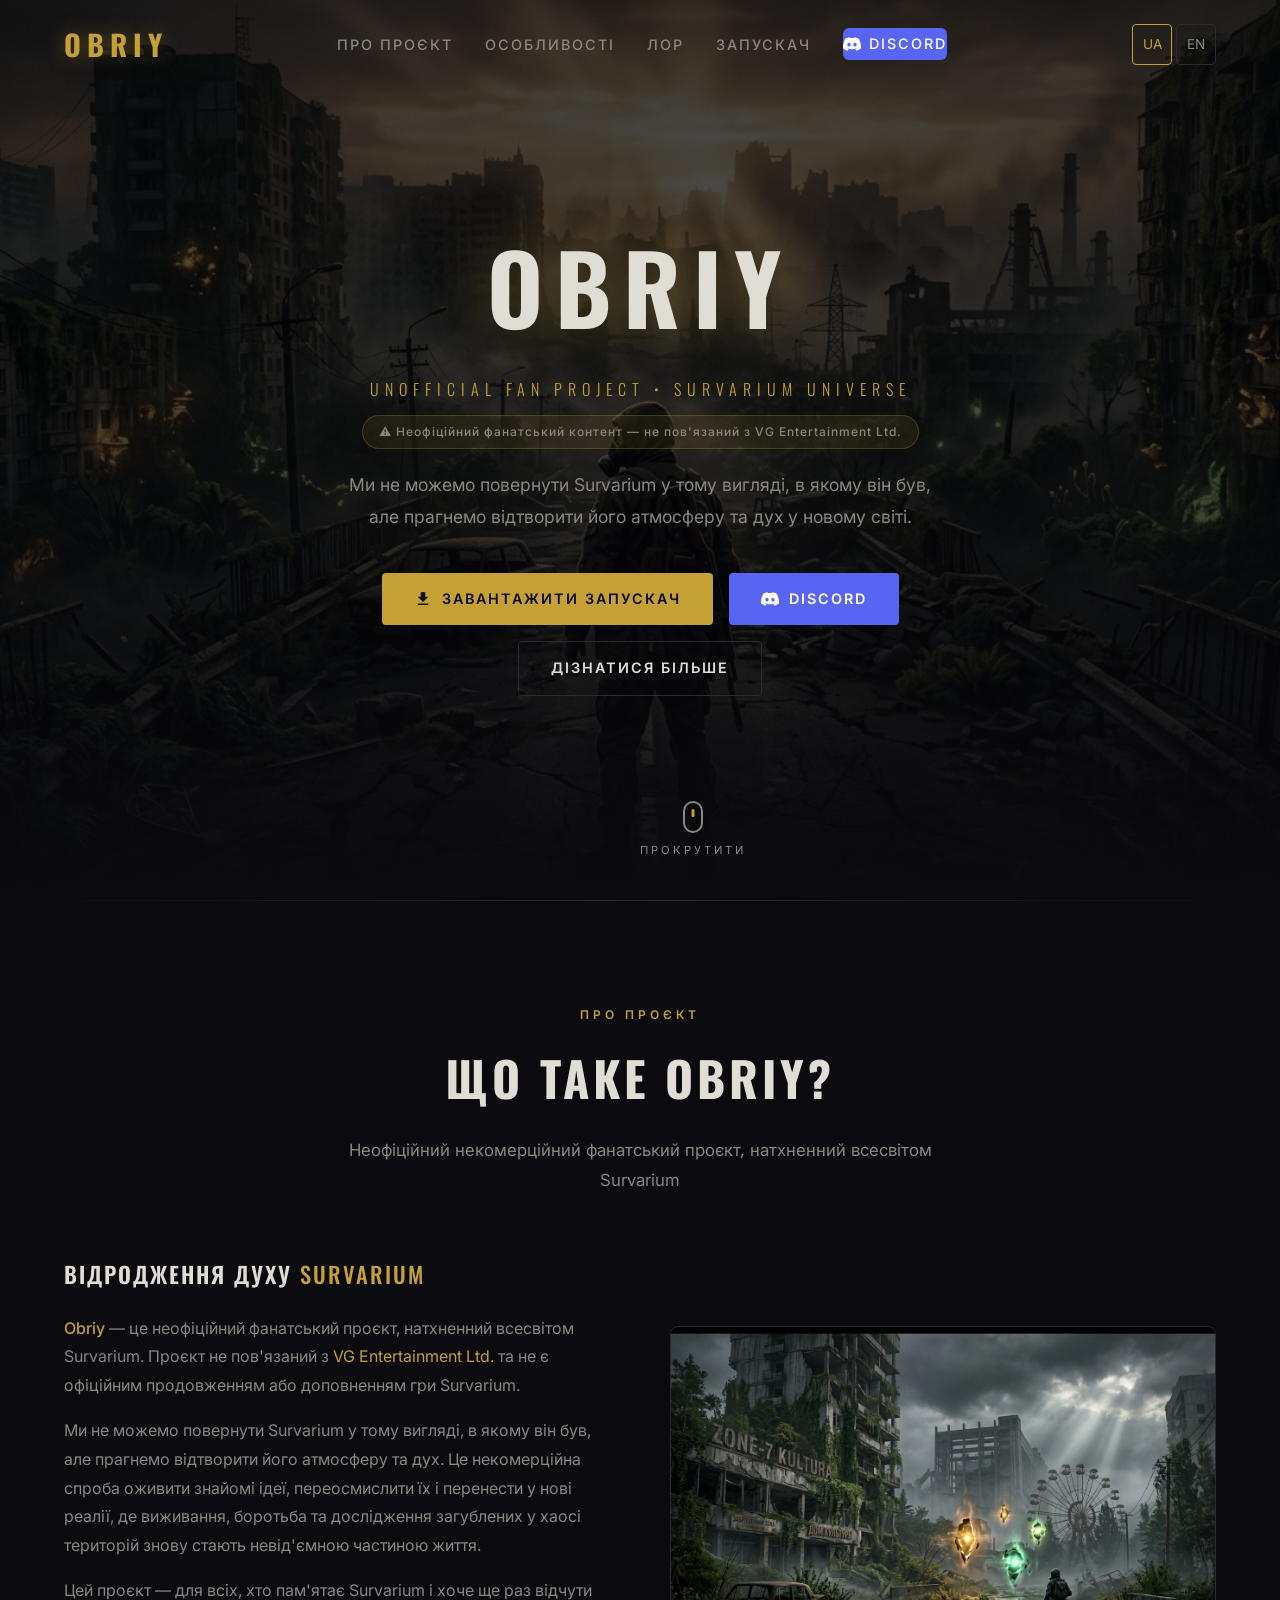
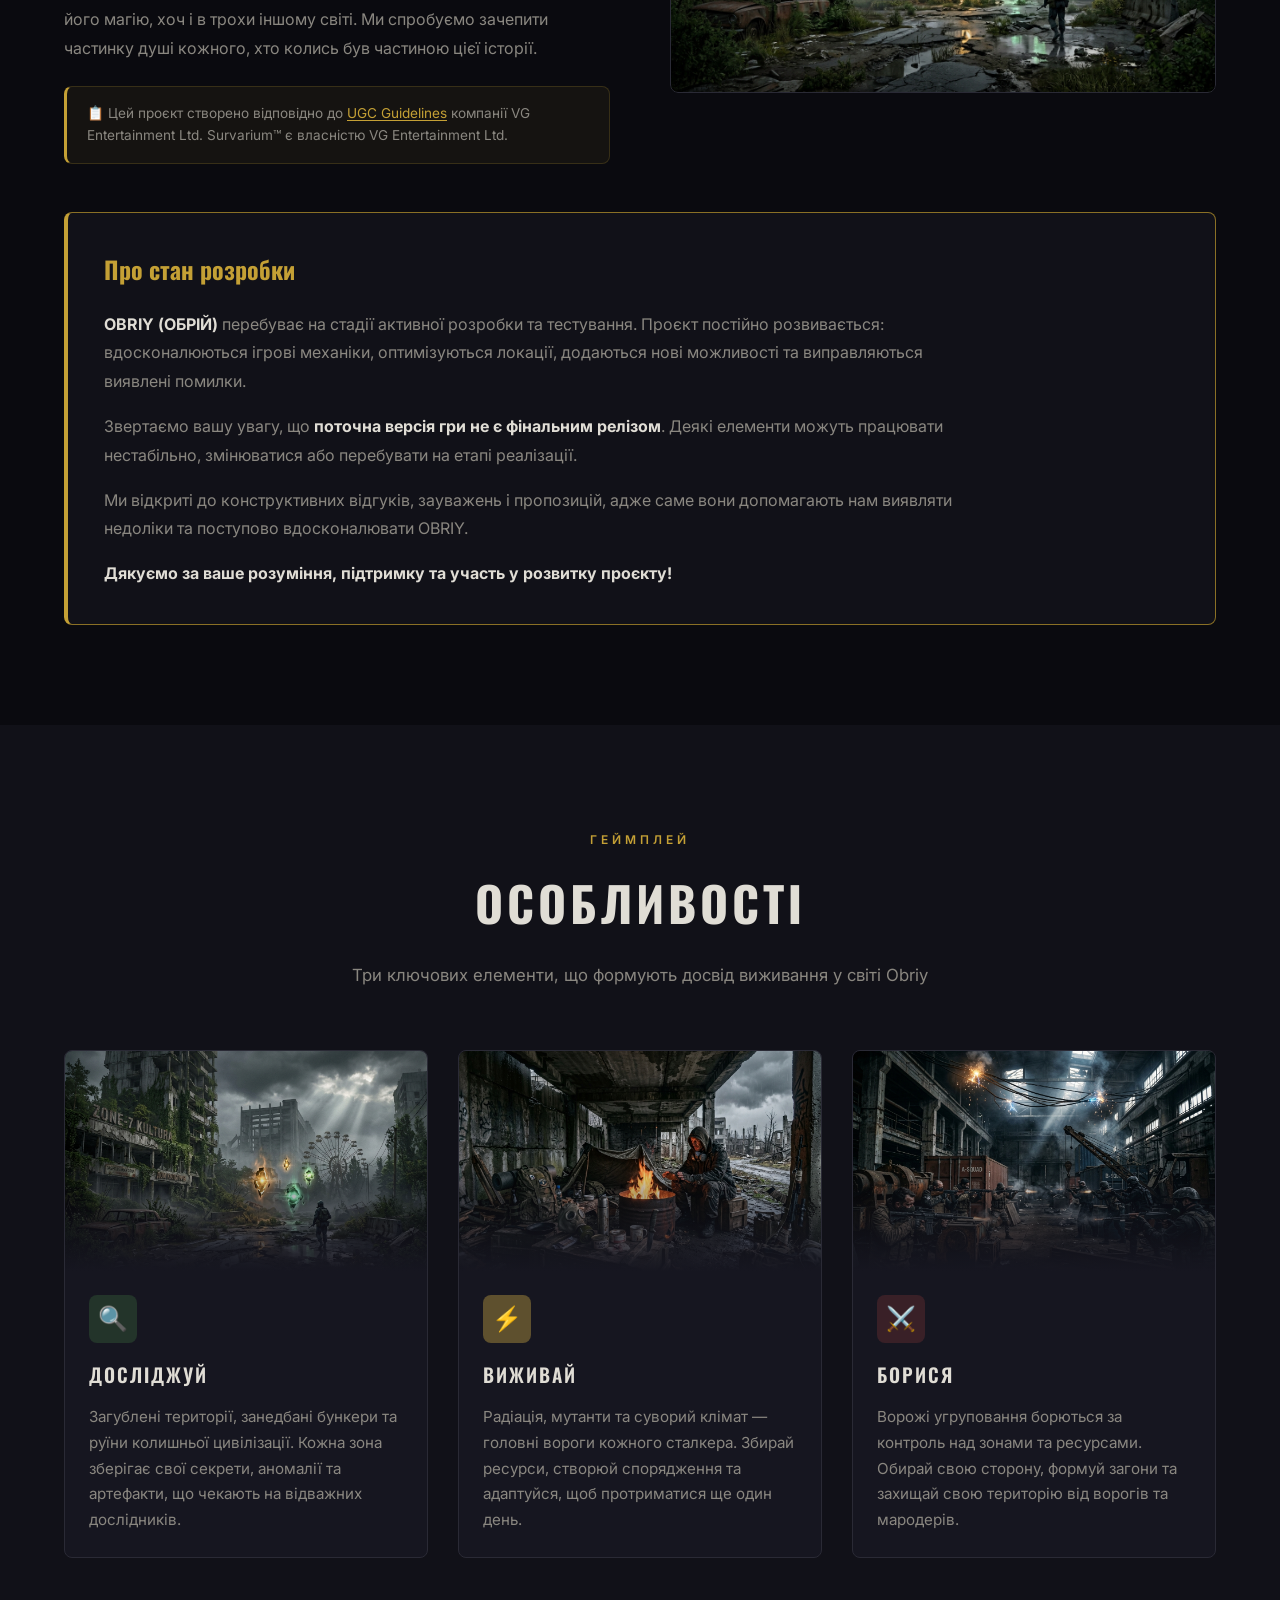
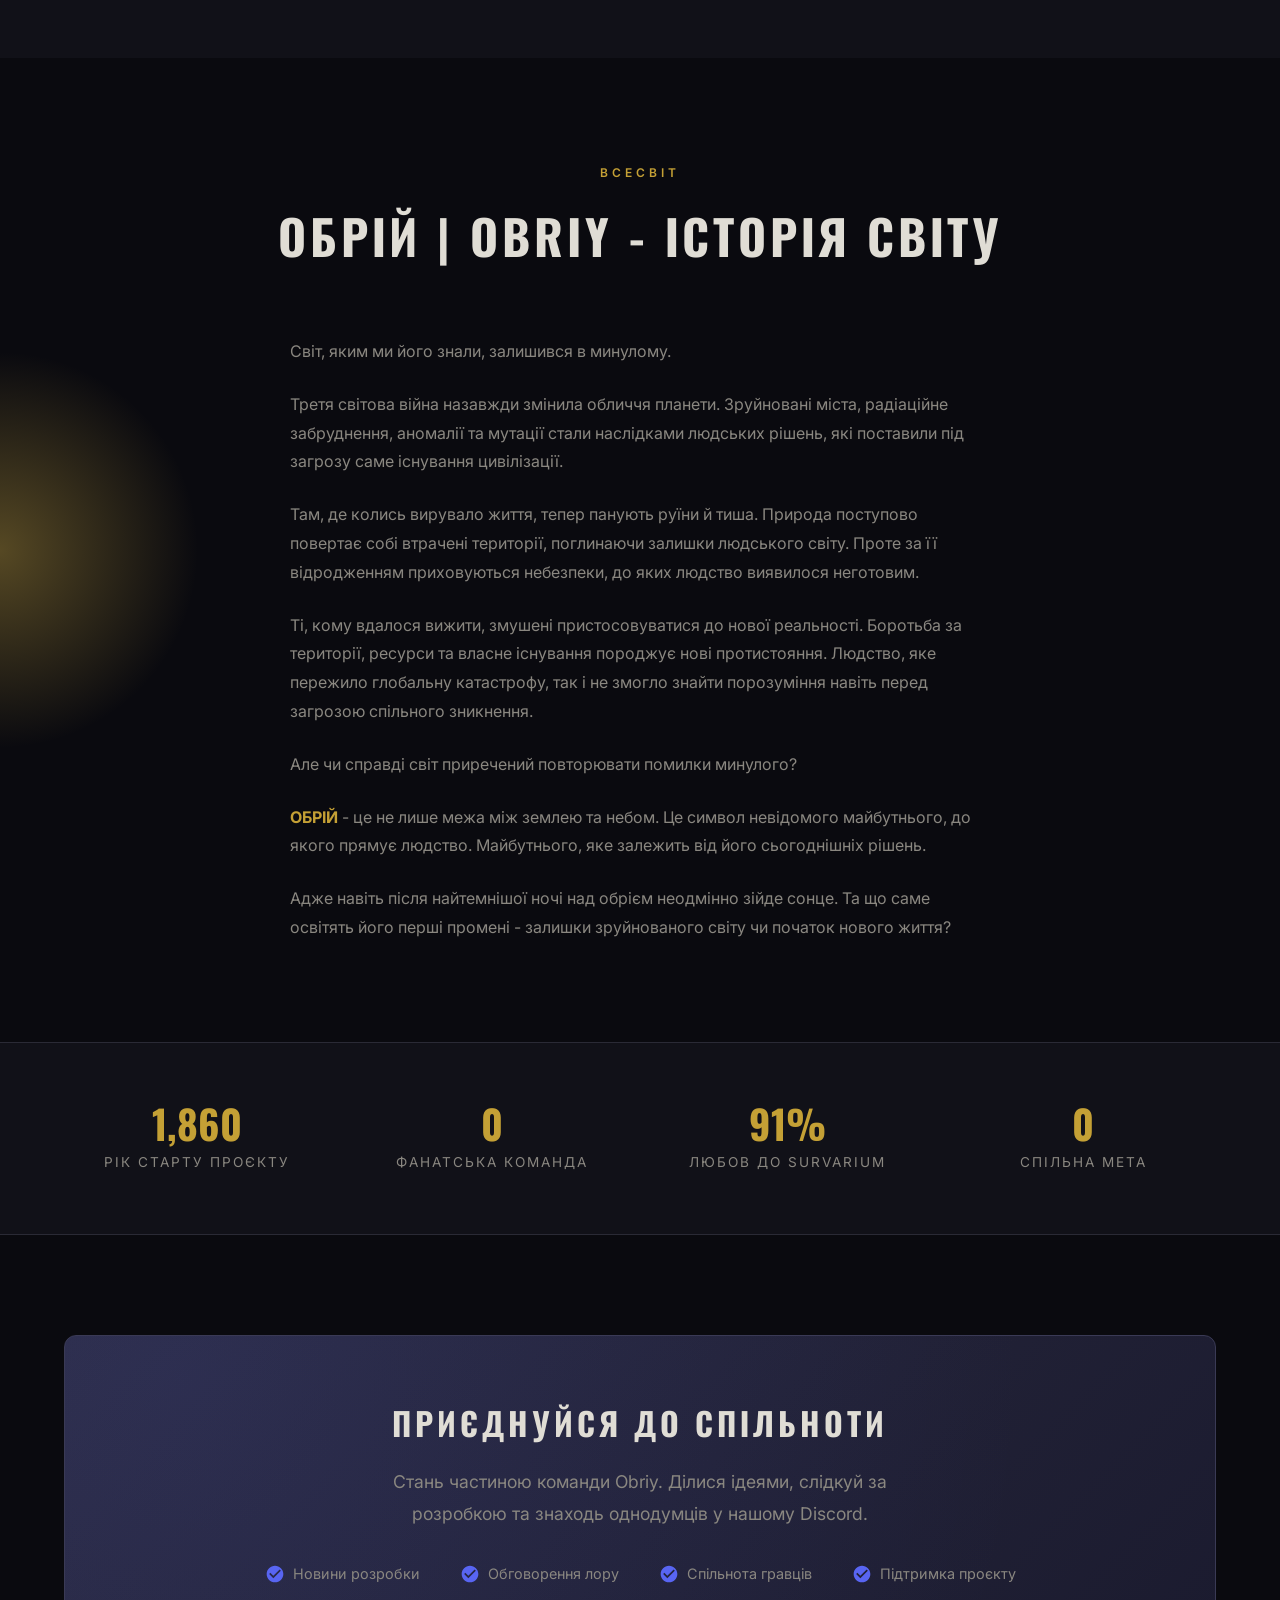
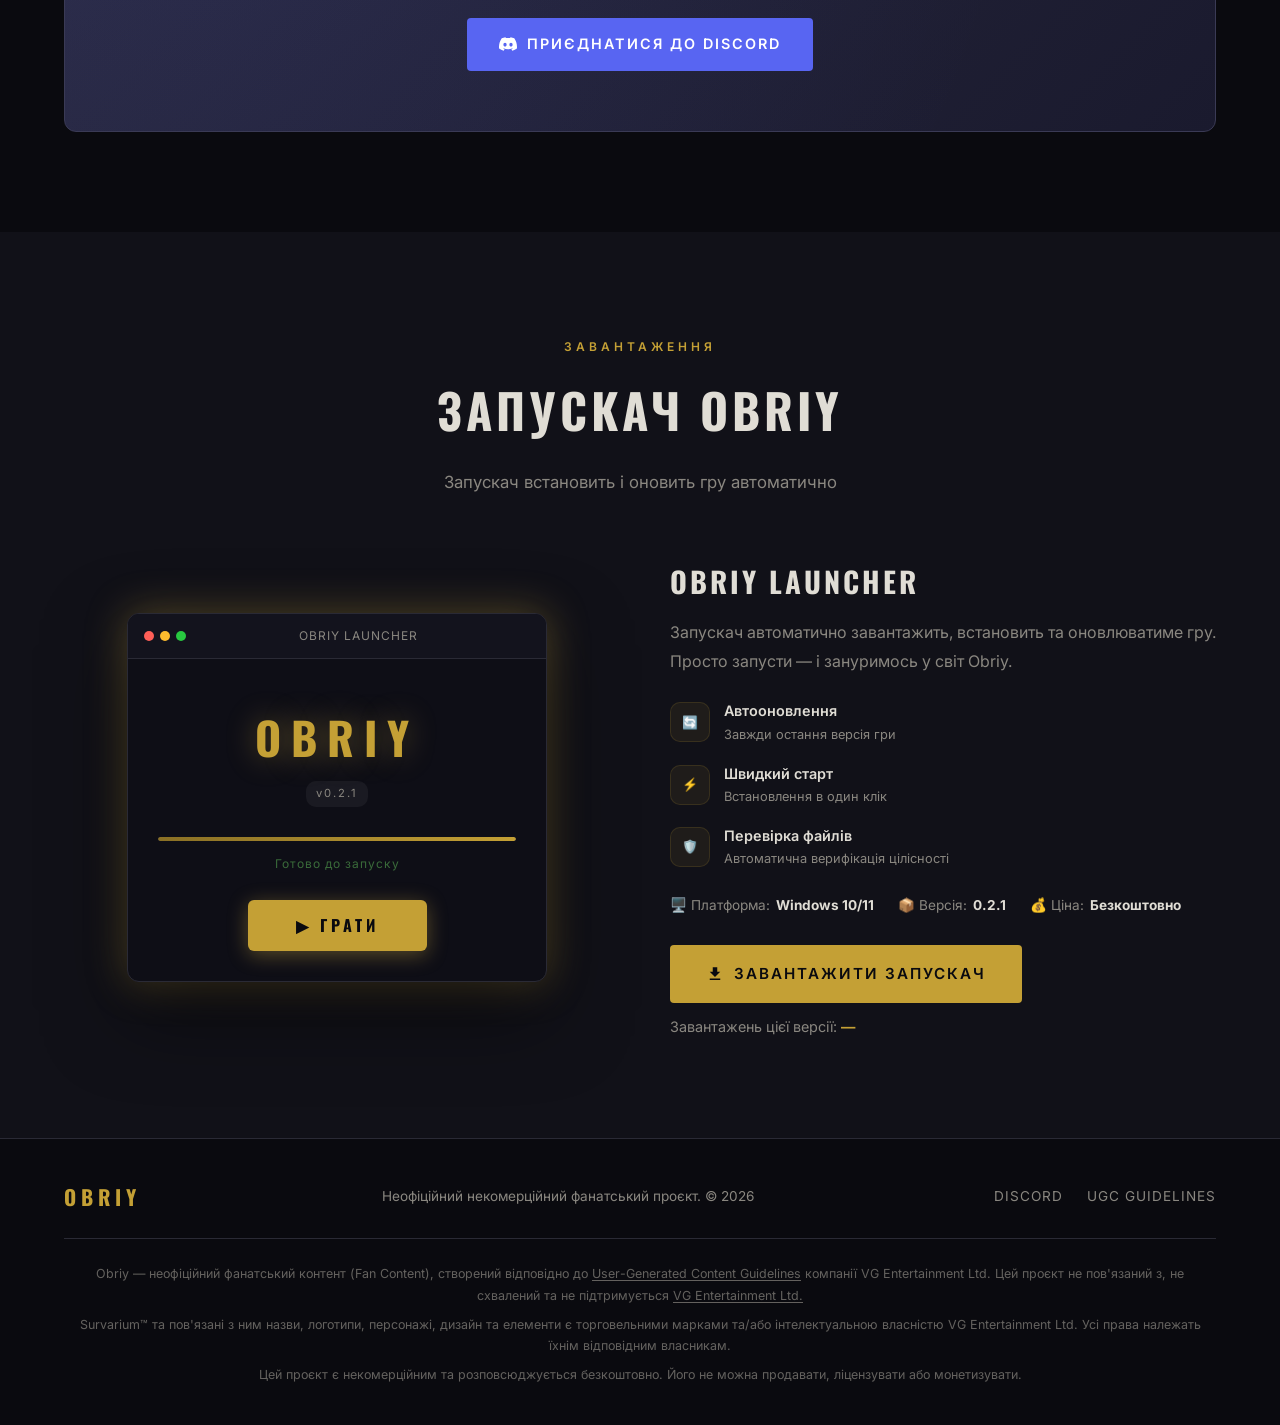
==== commit 1cefe1da: "Оновлення запускача версія 0.2.1" ====
--- a/index.html
+++ b/index.html
@@ -103,7 +103,7 @@
         але прагнемо відтворити його атмосферу та дух у новому світі.
       </p>
       <div class="hero-actions">
-        <a href="https://github.com/ObriyGame/Obriy/releases/download/Launcher_Setup_0.1.1/OBRIY_Launcher_Setup_0.1.1.exe" class="btn btn-primary">
+        <a href="https://github.com/ObriyGame/Obriy/releases/download/Launcher_Setup_0.1.1/OBRIY_Launcher_Setup_0.2.1.exe" class="btn btn-primary">
           <svg viewBox="0 0 24 24" xmlns="http://www.w3.org/2000/svg"><path d="M19 9h-4V3H9v6H5l7 7 7-7zM5 18v2h14v-2H5z"/></svg>
           Завантажити запускач
         </a>
@@ -359,7 +359,7 @@
             <div class="launcher-body">
               <div class="launcher-logo-area">
                 <span class="launcher-logo-text">OBRIY</span>
-                <span class="launcher-version">v0.1.1</span>
+                <span class="launcher-version">v0.2.1</span>
               </div>
               <div class="launcher-progress">
                 <div class="launcher-progress-bar">
@@ -406,15 +406,16 @@
 
           <div class="download-meta">
             <span>🖥️ Платформа: <strong>Windows 10/11</strong></span>
-            <span>📦 Версія: <strong>0.1.1</strong></span>
+            <span>📦 Версія: <strong>0.2.1</strong></span>
             <span>💰 Ціна: <strong>Безкоштовно</strong></span>
           </div>
 
           <div class="download-actions">
-            <a href="https://github.com/ObriyGame/Obriy/releases/download/Launcher_Setup_0.1.1/OBRIY_Launcher_Setup_0.1.1.exe" class="btn btn-primary btn-lg">
+            <a href="https://github.com/ObriyGame/Obriy/releases/download/Launcher_Setup_0.1.1/OBRIY_Launcher_Setup_0.2.1.exe" class="btn btn-primary btn-lg">
               <svg viewBox="0 0 24 24" xmlns="http://www.w3.org/2000/svg"><path d="M19 9h-4V3H9v6H5l7 7 7-7zM5 18v2h14v-2H5z"/></svg>
               Завантажити запускач
             </a>
+            <span class="download-counter" aria-live="polite">Завантажень цієї версії: <strong data-download-count data-unavailable="Статистика тимчасово недоступна" aria-label="Завантаження статистики">…</strong></span>
           </div>
 
         </div>
@@ -457,5 +458,6 @@
 
   <!-- Scripts -->
   <script src="js/main.js"></script>
+  <script src="js/download-count.js"></script>
 </body>
 </html>
--- a/css/style.css
+++ b/css/style.css
@@ -1454,3 +1454,13 @@
 }
 .development-notice p + p { margin-top: 16px; }
 .development-notice strong { color: var(--color-text); }
+
+/* GitHub counts downloads of the currently linked installer. */
+.download-counter {
+  color: var(--color-text-muted);
+  font-size: 0.9rem;
+  line-height: 1.6;
+  align-self: center;
+}
+.download-counter strong { color: var(--color-accent); }
+.download-actions { flex-wrap: wrap; }
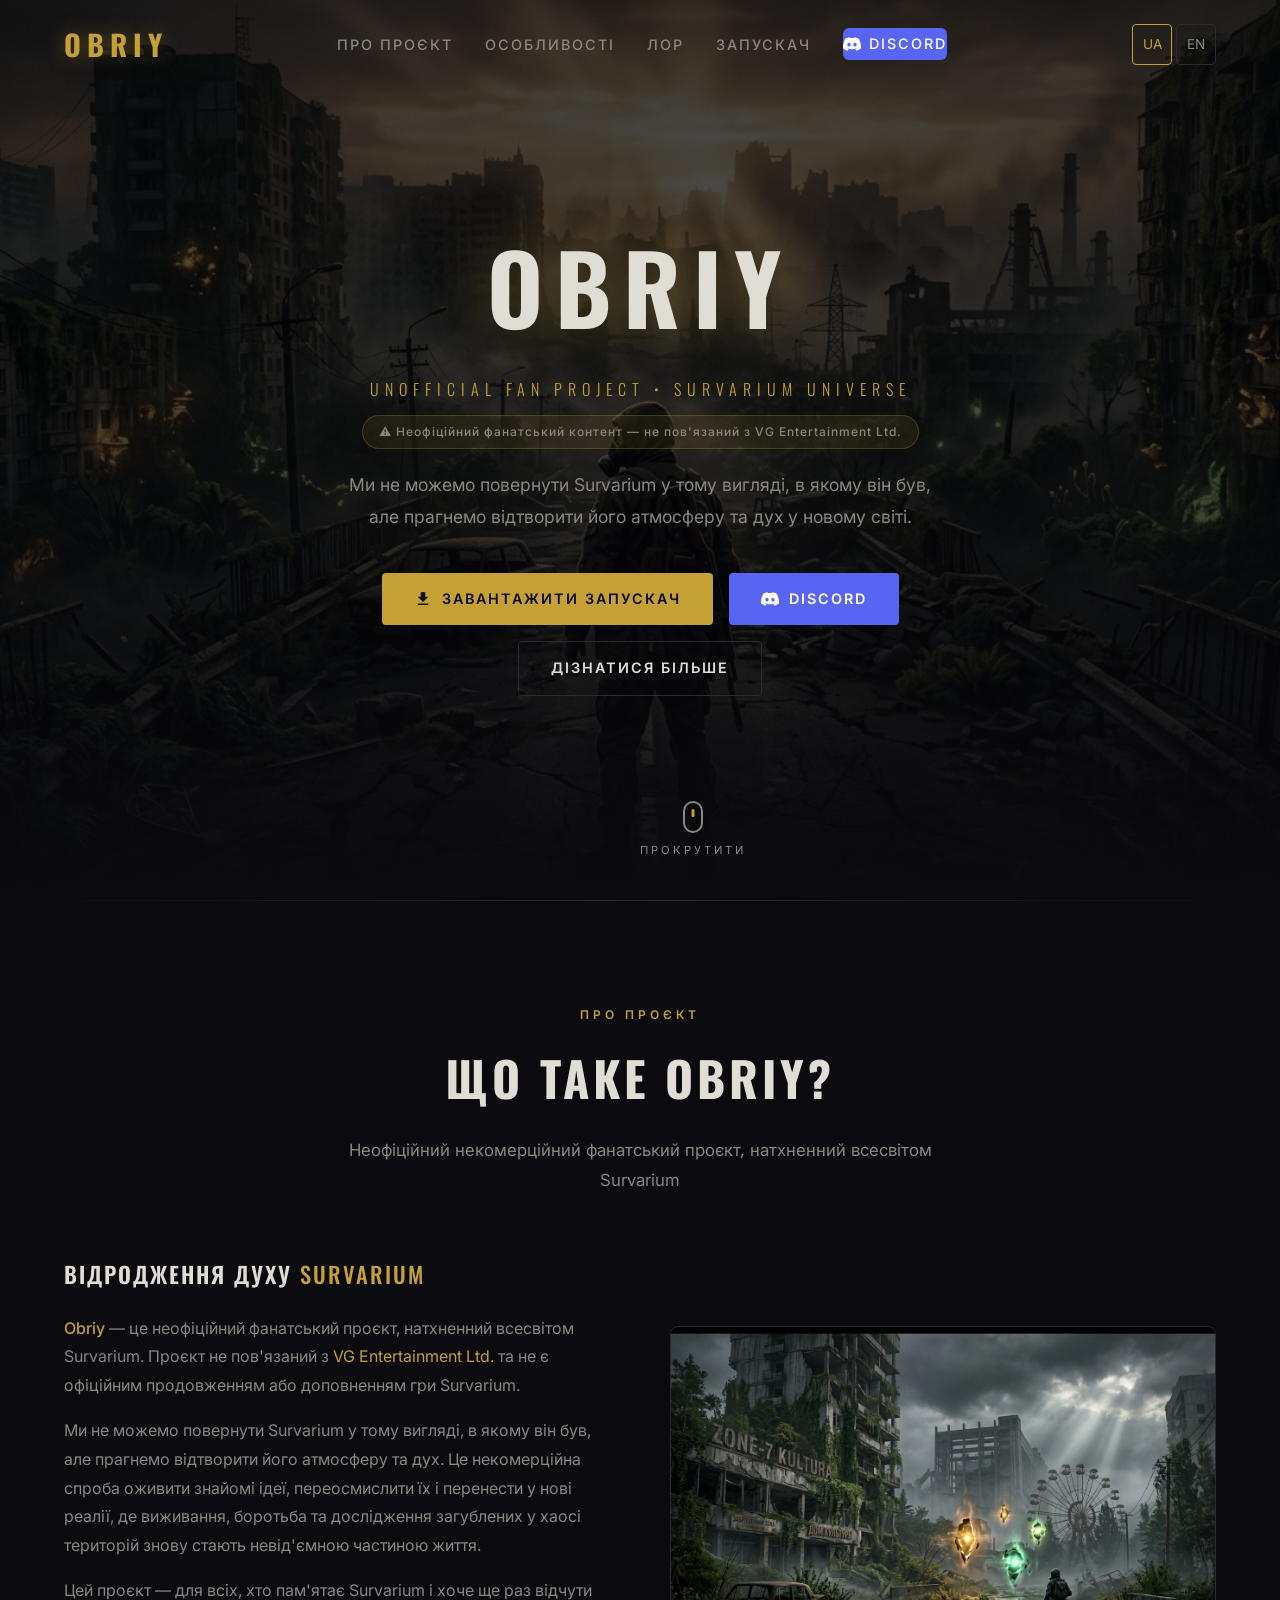
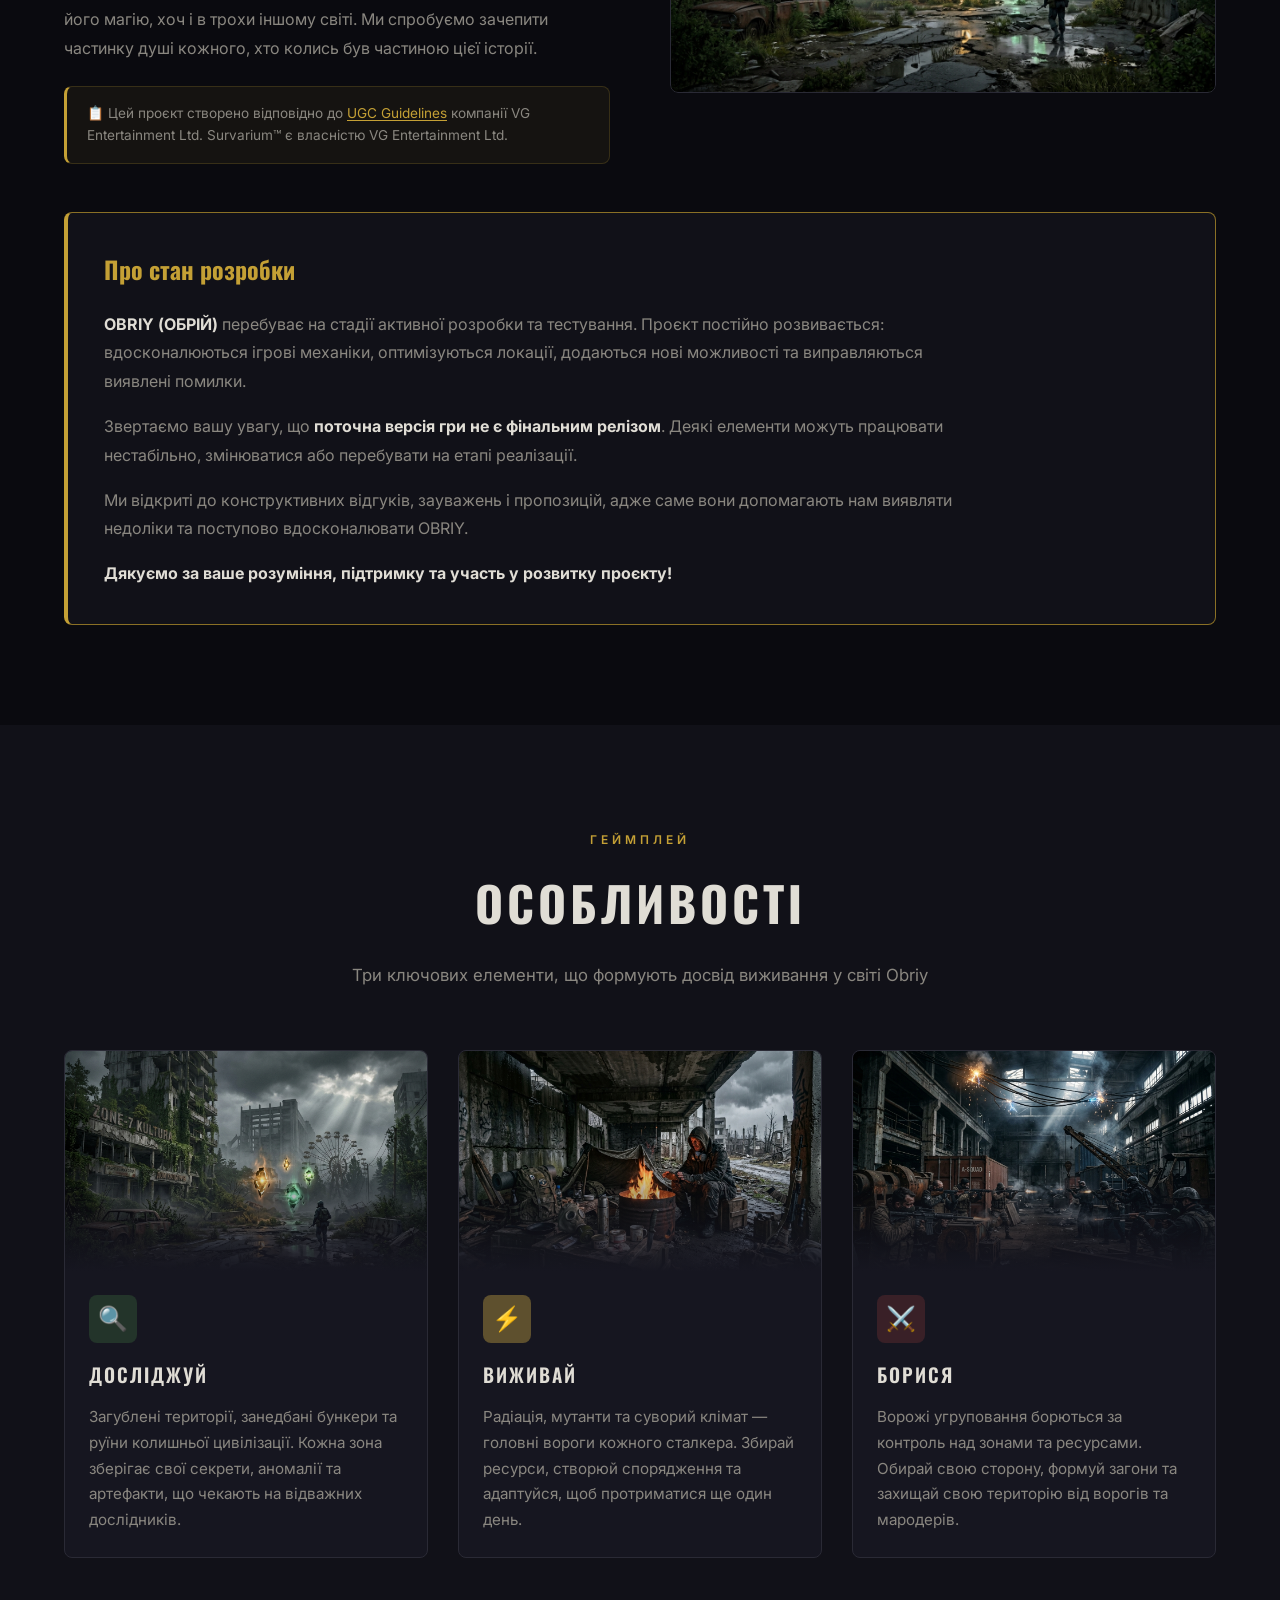
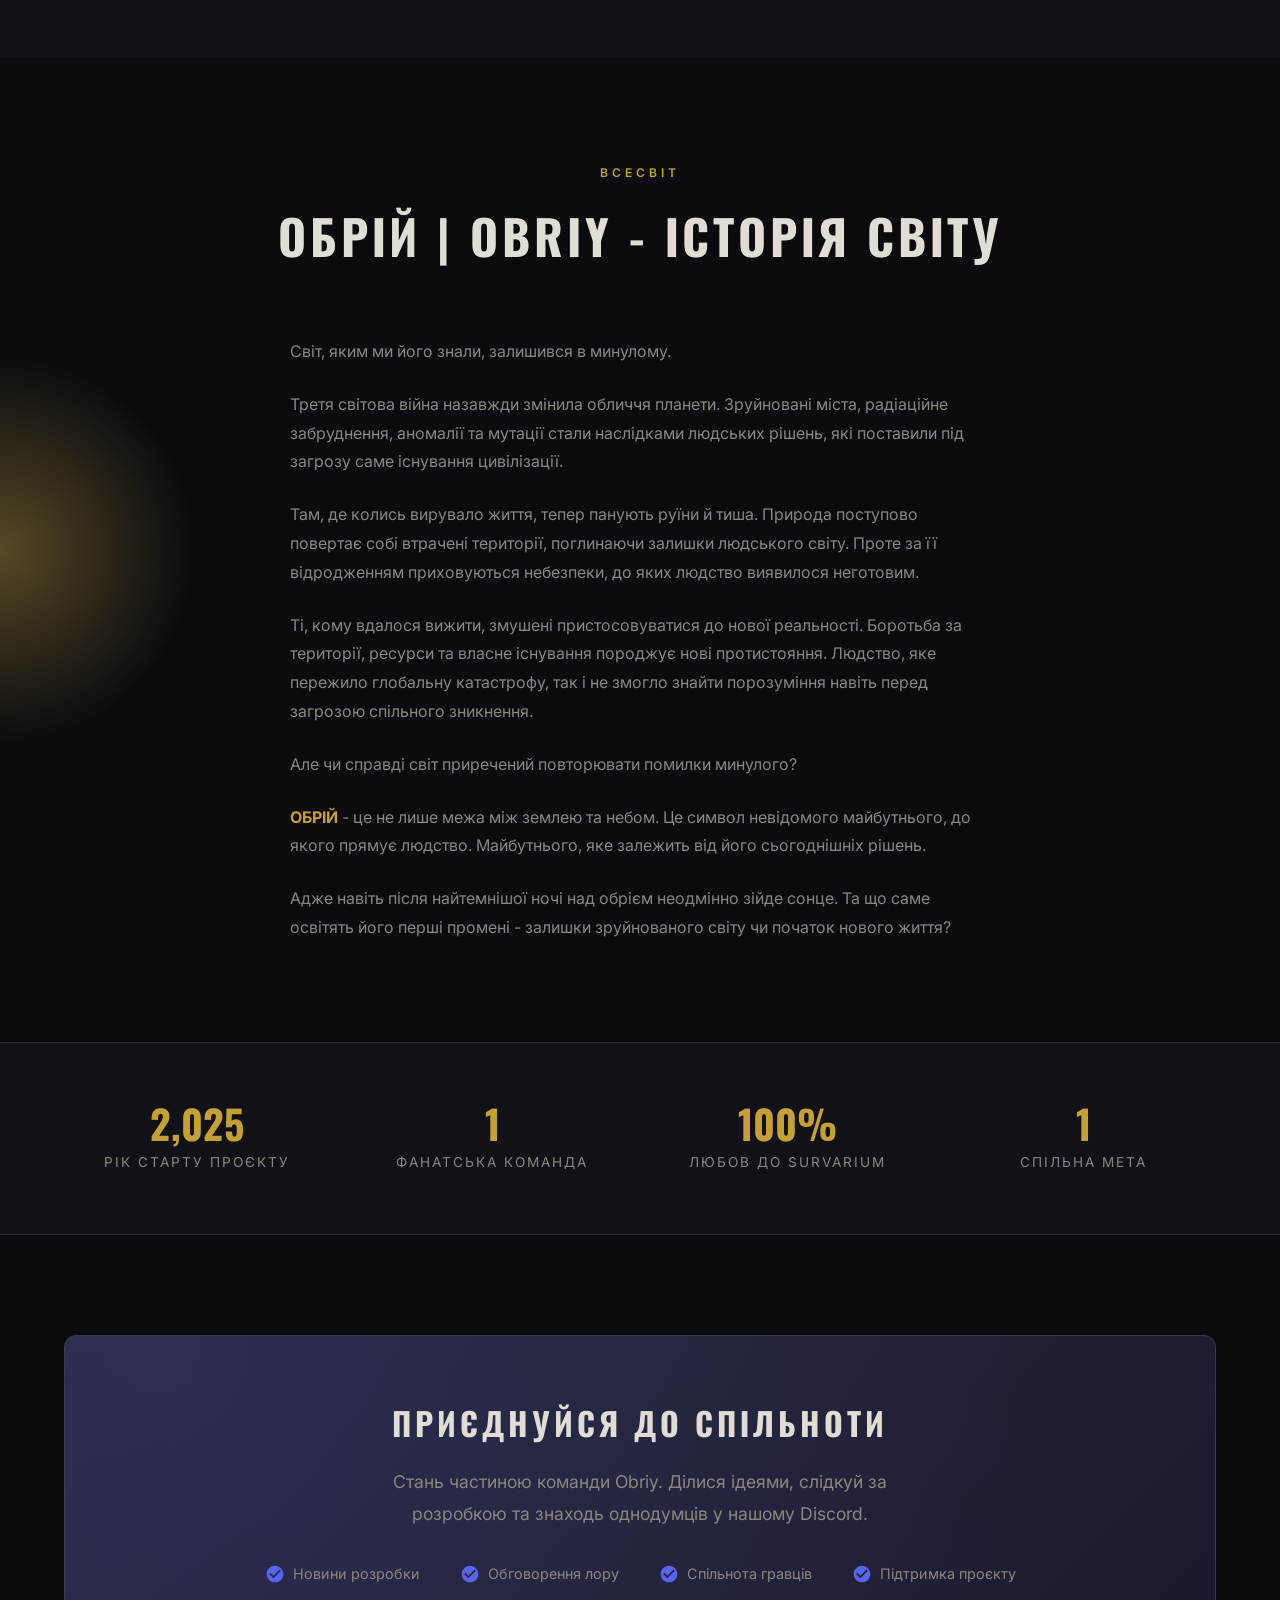
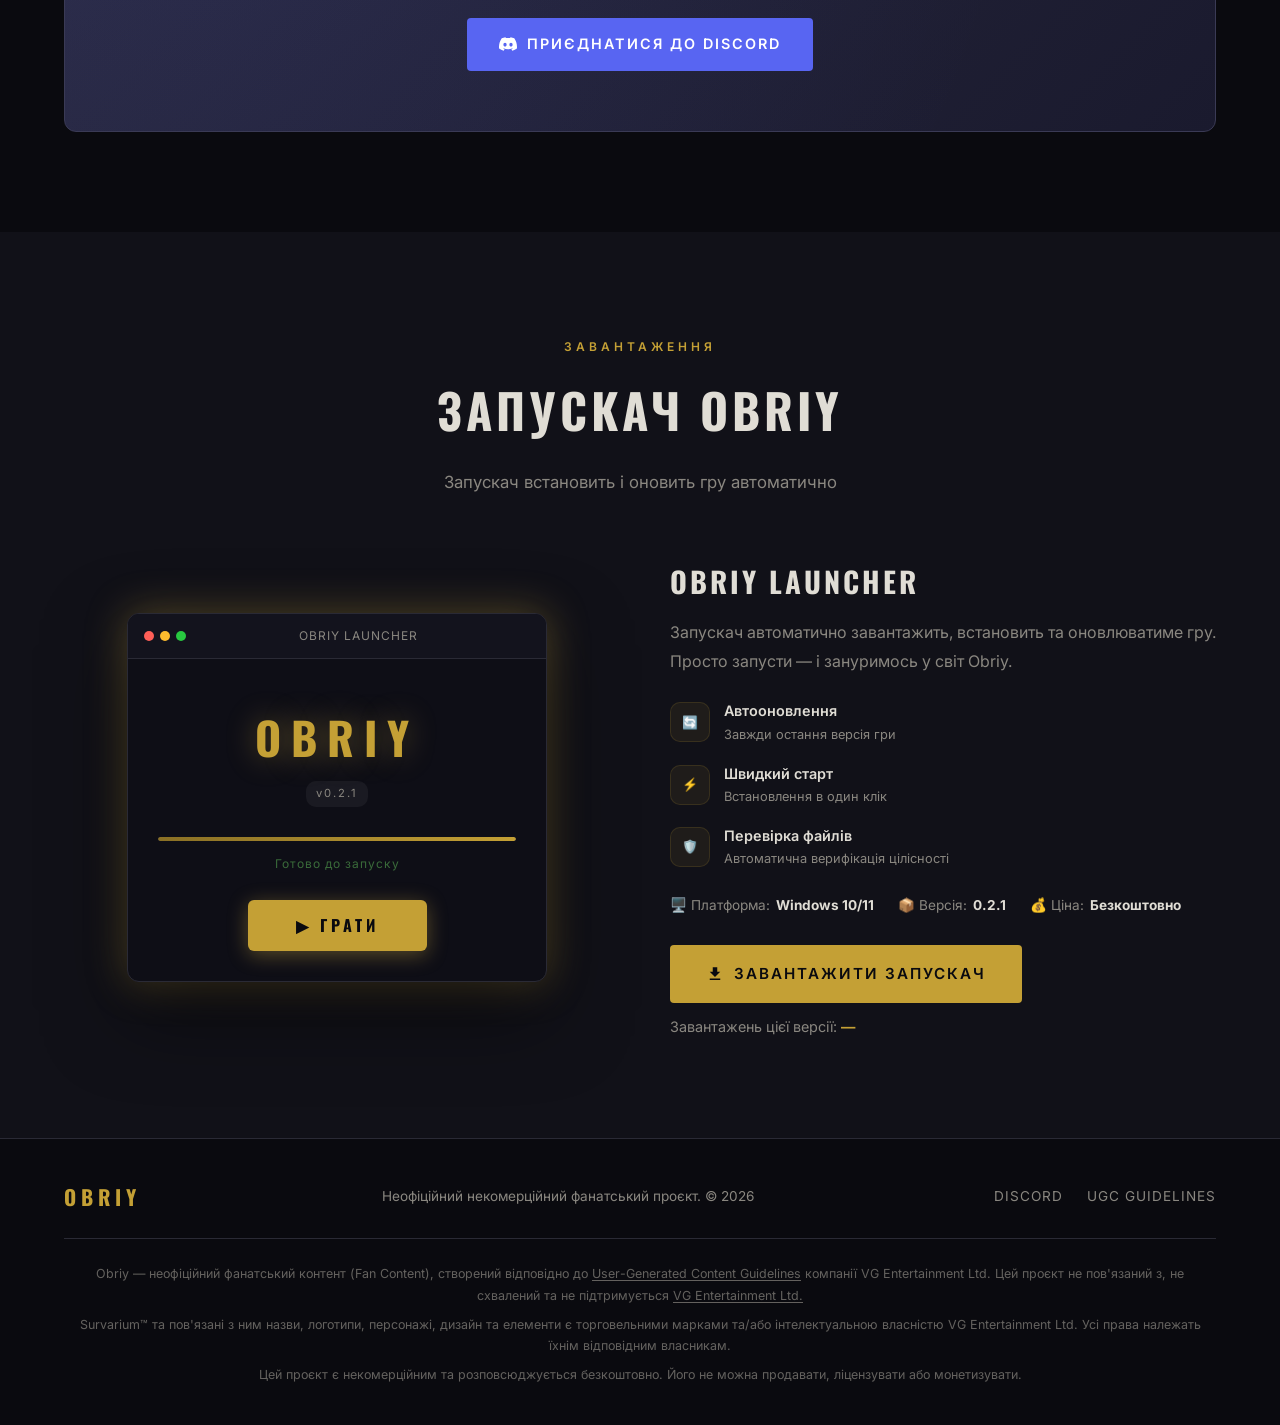
==== commit 186b71cc: "Speed up loading animations and counters Shorten the preloader and counter timings, and preload Goog" ====
--- a/index.html
+++ b/index.html
@@ -16,7 +16,8 @@
   <!-- Fonts -->
   <link rel="preconnect" href="https://fonts.googleapis.com">
   <link rel="preconnect" href="https://fonts.gstatic.com" crossorigin>
-  <link href="https://fonts.googleapis.com/css2?family=Inter:wght@300;400;500;600;700&family=Oswald:wght@300;400;500;600;700&display=swap" rel="stylesheet">
+  <link rel="preload" href="https://fonts.googleapis.com/css2?family=Inter:wght@300;400;500;600;700&family=Oswald:wght@300;400;500;600;700&display=block" as="style">
+  <link href="https://fonts.googleapis.com/css2?family=Inter:wght@300;400;500;600;700&family=Oswald:wght@300;400;500;600;700&display=block" rel="stylesheet" fetchpriority="high">
 
   <!-- Favicon -->
   <link rel="icon" type="image/svg+xml" href="data:image/svg+xml,%3Csvg xmlns='http://www.w3.org/2000/svg' viewBox='0 0 100 100'%3E%3Ctext y='.9em' font-size='90'%3E🌄%3C/text%3E%3C/svg%3E">
--- a/css/style.css
+++ b/css/style.css
@@ -96,7 +96,7 @@
   align-items: center;
   justify-content: center;
   z-index: 10000;
-  transition: opacity 0.6s ease, visibility 0.6s ease;
+  transition: opacity 0.15s ease, visibility 0.15s ease;
 }
 
 #preloader.hidden {
@@ -115,7 +115,7 @@
   letter-spacing: 8px;
   color: var(--color-accent);
   text-shadow: 0 0 30px var(--color-accent-glow);
-  animation: pulse-glow 2s ease-in-out infinite;
+  animation: pulse-glow 0.5s ease-in-out infinite;
 }
 
 .preloader-bar {
@@ -131,7 +131,7 @@
   width: 0%;
   height: 100%;
   background: var(--color-accent);
-  animation: loading-bar 2s ease-in-out forwards;
+  animation: loading-bar 0.5s ease-in-out forwards;
 }
 
 @keyframes loading-bar {
